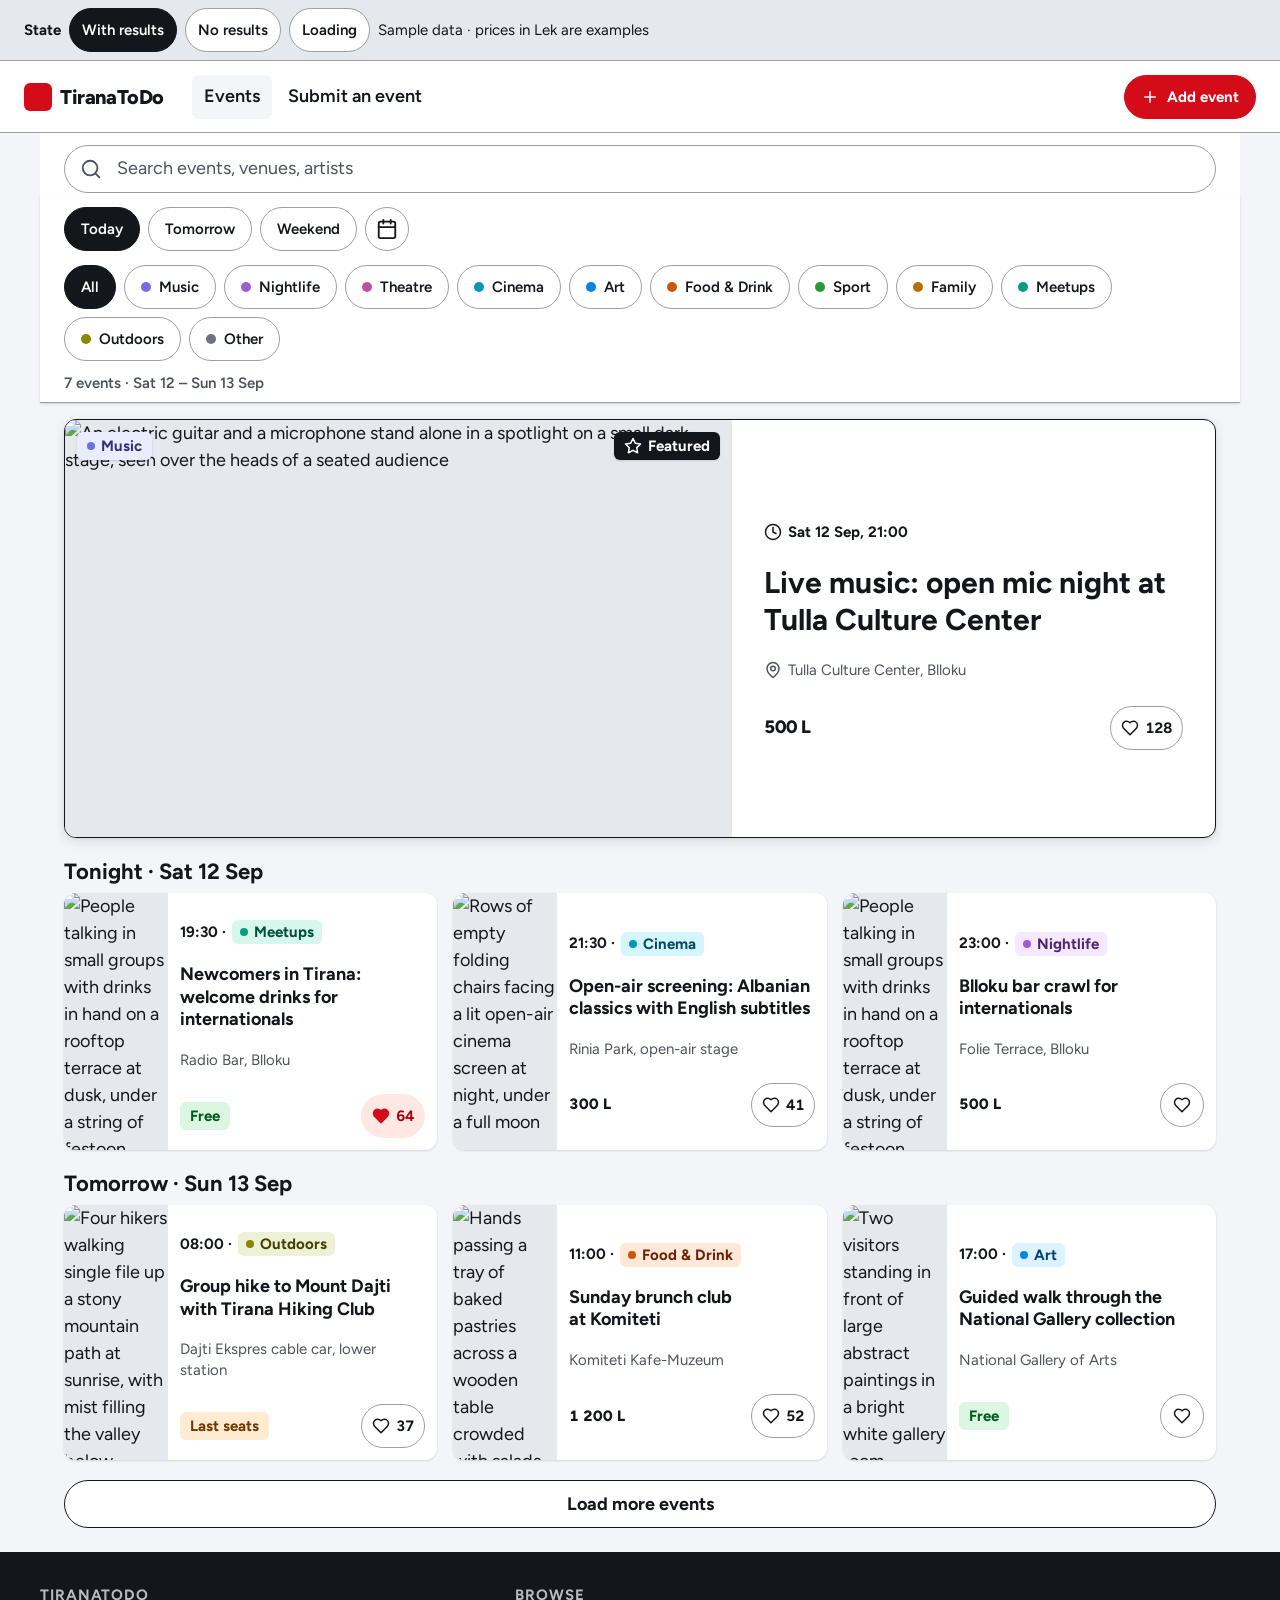
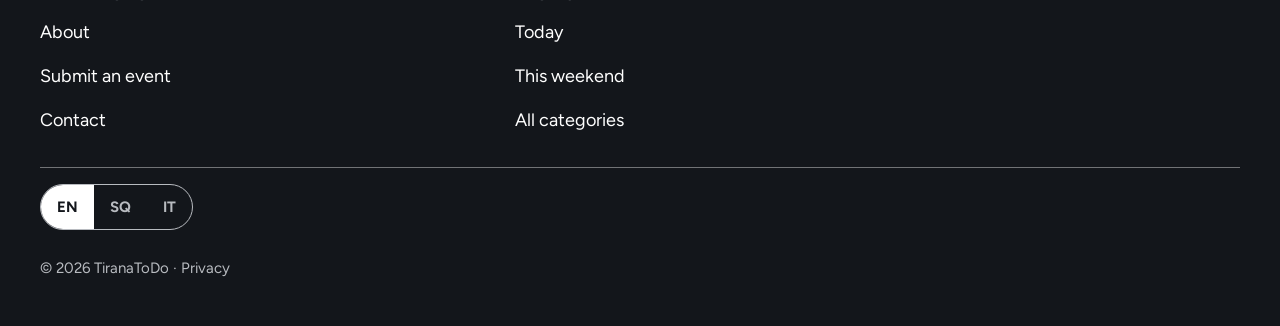
==== docs/index.html @ acfc4761 "Pubblica il mockup TiranaToDo su GitHub Pages (docs/) Copia dal progetto Claude Design delle due pag" ====
<!DOCTYPE html>
<html lang="en">
<head>
<meta charset="utf-8">
<meta name="viewport" content="width=device-width, initial-scale=1">
<title>TiranaToDo — What's on in Tirana</title>
<link rel="stylesheet" href="./_ds/styles.css">
<link rel="stylesheet" href="./pagine.css">
</head>
<body class="te-page" style="background:var(--te-surface-2)" data-screen-label="Event list">

<!-- DEV ONLY — scelta dello stato. Si toglie in produzione con lo <script> in fondo. -->
<div class="dev-bar">
  <b>State</b>
  <a href="#results" data-state-link="results">With results</a>
  <a href="#empty" data-state-link="empty">No results</a>
  <a href="#loading" data-state-link="loading">Loading</a>
  <span>Sample data · prices in Lek are examples</span>
</div>

<!-- logo segnaposto: quadrato rosso + wordmark, sostituire col marchio definitivo -->
<header class="te-header">
  <a class="te-logo" href="./lista-eventi.html"><span class="te-logo__mark"></span>TiranaToDo</a>
  <ul class="te-nav">
    <li><a class="is-active" href="./lista-eventi.html">Events</a></li>
    <li><a href="#">Submit an event</a></li>
  </ul>
  <a class="te-btn te-btn--primary te-btn--s te-only-desktop" href="#"><svg class="te-ic te-ic--s" viewBox="0 0 24 24" aria-hidden="true"><path d="M5 12h14"></path><path d="M12 5v14"></path></svg>Add event</a>
  <button class="te-btn te-btn--icon te-only-mobile" type="button" aria-label="Menu" style="border-color:transparent"><svg class="te-ic" viewBox="0 0 24 24" aria-hidden="true"><line x1="4" x2="20" y1="6" y2="6"></line><line x1="4" x2="20" y1="12" y2="12"></line><line x1="4" x2="20" y1="18" y2="18"></line></svg></button>
</header>

<main class="te-wrap te-wrap--flush">
  <h1 class="te-sr">What's on in Tirana</h1>

  <div style="padding:var(--te-sp-3) var(--te-gutter) 0;background:var(--te-white)">
    <label class="te-sr" for="q">Search events</label>
    <div class="te-search">
      <svg class="te-ic" viewBox="0 0 24 24" aria-hidden="true"><circle cx="11" cy="11" r="8"></circle><path d="m21 21-4.3-4.3"></path></svg>
      <input class="te-search__input" id="q" type="search" placeholder="Search events, venues, artists">
    </div>
  </div>

  <div class="te-filters">
    <div class="te-scroll" role="group" aria-label="Date">
      <button class="te-chip is-active" type="button" aria-pressed="true">Today</button>
      <button class="te-chip" type="button" aria-pressed="false">Tomorrow</button>
      <button class="te-chip" type="button" aria-pressed="false">Weekend</button>
      <button class="te-chip te-chip--icon" type="button" aria-label="Pick a date"><svg class="te-ic" viewBox="0 0 24 24" aria-hidden="true"><path d="M8 2v4"></path><path d="M16 2v4"></path><rect width="18" height="18" x="3" y="4" rx="2"></rect><path d="M3 10h18"></path></svg></button>
    </div>
    <div class="te-scroll" role="group" aria-label="Categories">
      <button class="te-chip is-active" type="button" aria-pressed="true">All</button>
      <button class="te-chip" type="button" aria-pressed="false" data-cat="music"><i class="te-dot"></i>Music</button>
      <button class="te-chip" type="button" aria-pressed="false" data-cat="nightlife"><i class="te-dot"></i>Nightlife</button>
      <button class="te-chip" type="button" aria-pressed="false" data-cat="theatre"><i class="te-dot"></i>Theatre</button>
      <button class="te-chip" type="button" aria-pressed="false" data-cat="cinema"><i class="te-dot"></i>Cinema</button>
      <button class="te-chip" type="button" aria-pressed="false" data-cat="art"><i class="te-dot"></i>Art</button>
      <button class="te-chip" type="button" aria-pressed="false" data-cat="food"><i class="te-dot"></i>Food &amp; Drink</button>
      <button class="te-chip" type="button" aria-pressed="false" data-cat="sport"><i class="te-dot"></i>Sport</button>
      <button class="te-chip" type="button" aria-pressed="false" data-cat="family"><i class="te-dot"></i>Family</button>
      <button class="te-chip" type="button" aria-pressed="false" data-cat="meetups"><i class="te-dot"></i>Meetups</button>
      <button class="te-chip" type="button" aria-pressed="false" data-cat="outdoors"><i class="te-dot"></i>Outdoors</button>
      <button class="te-chip" type="button" aria-pressed="false" data-cat="other"><i class="te-dot"></i>Other</button>
    </div>
    <div class="te-results" data-show="results"><span>7 events · Sat 12 – Sun 13 Sep</span></div>
    <div class="te-results" data-show="empty" hidden><span>0 events · Sat 12 Sep</span><button class="te-link-btn" type="button">Clear filters</button></div>
    <div class="te-results" data-show="loading" hidden><span>Loading events…</span></div>
  </div>

  <!-- ─── Stato: con risultati ─── -->
  <div data-show="results">

    <section class="te-pad te-pad-t" aria-label="Featured event">
      <a class="te-card te-card--featured" href="./dettaglio-evento.html" data-cat="music">
        <div class="te-card__media">
          <!-- prima immagine della pagina: nessun loading=lazy, si vede subito -->
          <img src="https://raw.githubusercontent.com/KeryxDesign/tiranatodo/main/assets/demo/web/music.jpg" width="700" height="438" decoding="async" alt="An electric guitar and a microphone stand alone in a spotlight on a small dark stage, seen over the heads of a seated audience">
          <div class="te-card__over">
            <span class="te-tag te-badge--on-image"><i class="te-dot"></i>Music</span>
            <span class="te-badge te-badge--featured te-badge--on-image"><svg class="te-ic te-ic--s" viewBox="0 0 24 24" aria-hidden="true"><polygon points="12 2 15.09 8.26 22 9.27 17 14.14 18.18 21.02 12 17.77 5.82 21.02 7 14.14 2 9.27 8.91 8.26 12 2"></polygon></svg>Featured</span>
          </div>
        </div>
        <div class="te-card__body">
          <p class="te-card__date"><svg class="te-ic te-ic--s" viewBox="0 0 24 24" aria-hidden="true"><circle cx="12" cy="12" r="10"></circle><polyline points="12 6 12 12 16 14"></polyline></svg>Sat 12 Sep, 21:00</p>
          <h2 class="te-card__title">Live music: open mic night at Tulla Culture Center</h2>
          <p class="te-card__place"><svg class="te-ic te-ic--s" viewBox="0 0 24 24" aria-hidden="true"><path d="M20 10c0 6-8 12-8 12s-8-6-8-12a8 8 0 0 1 16 0Z"></path><circle cx="12" cy="10" r="3"></circle></svg><span>Tulla Culture Center, Blloku</span></p>
          <div class="te-card__foot">
            <span class="te-card__price">500 L</span>
            <button class="te-vote te-vote--compact" type="button" aria-pressed="false" aria-label="I'm interested · 128 people"><svg class="te-ic te-ic--s" viewBox="0 0 24 24" aria-hidden="true"><path d="M19 14c1.49-1.46 3-3.21 3-5.5A5.5 5.5 0 0 0 16.5 3c-1.76 0-3 .5-4.5 2-1.5-1.5-2.74-2-4.5-2A5.5 5.5 0 0 0 2 8.5c0 2.3 1.5 4.05 3 5.5l7 7Z"></path></svg><span class="te-vote__count">128</span></button>
          </div>
        </div>
      </a>
    </section>

    <section class="te-group">
      <h2 class="te-group__title">Tonight · Sat 12 Sep</h2>
      <div class="te-list--cols te-pad">

        <a class="te-card te-card--list" href="./dettaglio-evento.html" data-cat="meetups">
          <div class="te-card__media"><img src="https://raw.githubusercontent.com/KeryxDesign/tiranatodo/main/assets/demo/web/meetups.jpg" width="700" height="438" loading="lazy" decoding="async" alt="People talking in small groups with drinks in hand on a rooftop terrace at dusk, under a string of festoon lights"></div>
          <div class="te-card__body">
            <p class="te-card__date">19:30 · <span class="te-tag" style="min-height:24px;padding:0 var(--te-sp-2)"><i class="te-dot"></i>Meetups</span></p>
            <h3 class="te-card__title">Newcomers in Tirana: welcome drinks for internationals</h3>
            <p class="te-card__place"><span>Radio Bar, Blloku</span></p>
            <div class="te-card__foot">
              <span class="te-badge te-badge--free">Free</span>
              <button class="te-vote te-vote--compact is-voted" type="button" aria-pressed="true" aria-label="You're interested · 64 people"><svg class="te-ic te-ic--s" viewBox="0 0 24 24" aria-hidden="true"><path d="M19 14c1.49-1.46 3-3.21 3-5.5A5.5 5.5 0 0 0 16.5 3c-1.76 0-3 .5-4.5 2-1.5-1.5-2.74-2-4.5-2A5.5 5.5 0 0 0 2 8.5c0 2.3 1.5 4.05 3 5.5l7 7Z"></path></svg><span class="te-vote__count">64</span></button>
            </div>
          </div>
        </a>

        <a class="te-card te-card--list" href="./dettaglio-evento.html" data-cat="cinema">
          <div class="te-card__media"><img src="https://raw.githubusercontent.com/KeryxDesign/tiranatodo/main/assets/demo/web/cinema.jpg" width="700" height="438" loading="lazy" decoding="async" alt="Rows of empty folding chairs facing a lit open-air cinema screen at night, under a full moon"></div>
          <div class="te-card__body">
            <p class="te-card__date">21:30 · <span class="te-tag" style="min-height:24px;padding:0 var(--te-sp-2)"><i class="te-dot"></i>Cinema</span></p>
            <h3 class="te-card__title">Open-air screening: Albanian classics with English subtitles</h3>
            <p class="te-card__place"><span>Rinia Park, open-air stage</span></p>
            <div class="te-card__foot">
              <span class="te-card__price">300 L</span>
              <button class="te-vote te-vote--compact" type="button" aria-pressed="false" aria-label="I'm interested · 41 people"><svg class="te-ic te-ic--s" viewBox="0 0 24 24" aria-hidden="true"><path d="M19 14c1.49-1.46 3-3.21 3-5.5A5.5 5.5 0 0 0 16.5 3c-1.76 0-3 .5-4.5 2-1.5-1.5-2.74-2-4.5-2A5.5 5.5 0 0 0 2 8.5c0 2.3 1.5 4.05 3 5.5l7 7Z"></path></svg><span class="te-vote__count">41</span></button>
            </div>
          </div>
        </a>

        <a class="te-card te-card--list" href="./dettaglio-evento.html" data-cat="nightlife">
          <!-- nightlife: fra le sei foto pubblicate non c'e' una scena di locale notturno.
               Si usa meetups.jpg (sera, gruppo, bicchieri in mano): e' la scena piu' vicina
               al bar crawl. Da sostituire appena arriva una foto di categoria nightlife. -->
          <div class="te-card__media"><img src="https://raw.githubusercontent.com/KeryxDesign/tiranatodo/main/assets/demo/web/meetups.jpg" width="700" height="438" loading="lazy" decoding="async" alt="People talking in small groups with drinks in hand on a rooftop terrace at dusk, under a string of festoon lights"></div>
          <div class="te-card__body">
            <p class="te-card__date">23:00 · <span class="te-tag" style="min-height:24px;padding:0 var(--te-sp-2)"><i class="te-dot"></i>Nightlife</span></p>
            <h3 class="te-card__title">Blloku bar crawl for internationals</h3>
            <p class="te-card__place"><span>Folie Terrace, Blloku</span></p>
            <div class="te-card__foot">
              <span class="te-card__price">500 L</span>
              <button class="te-vote te-vote--compact is-solo" type="button" aria-pressed="false" aria-label="I'm interested"><svg class="te-ic te-ic--s" viewBox="0 0 24 24" aria-hidden="true"><path d="M19 14c1.49-1.46 3-3.21 3-5.5A5.5 5.5 0 0 0 16.5 3c-1.76 0-3 .5-4.5 2-1.5-1.5-2.74-2-4.5-2A5.5 5.5 0 0 0 2 8.5c0 2.3 1.5 4.05 3 5.5l7 7Z"></path></svg></button>
            </div>
          </div>
        </a>

      </div>
    </section>

    <section class="te-group">
      <h2 class="te-group__title">Tomorrow · Sun 13 Sep</h2>
      <div class="te-list--cols te-pad">

        <a class="te-card te-card--list" href="./dettaglio-evento.html" data-cat="outdoors">
          <div class="te-card__media"><img src="https://raw.githubusercontent.com/KeryxDesign/tiranatodo/main/assets/demo/web/outdoors.jpg" width="700" height="438" loading="lazy" decoding="async" alt="Four hikers walking single file up a stony mountain path at sunrise, with mist filling the valley below"></div>
          <div class="te-card__body">
            <p class="te-card__date">08:00 · <span class="te-tag" style="min-height:24px;padding:0 var(--te-sp-2)"><i class="te-dot"></i>Outdoors</span></p>
            <h3 class="te-card__title">Group hike to Mount Dajti with Tirana Hiking Club</h3>
            <p class="te-card__place"><span>Dajti Ekspres cable car, lower station</span></p>
            <div class="te-card__foot">
              <span class="te-badge te-badge--last">Last seats</span>
              <button class="te-vote te-vote--compact" type="button" aria-pressed="false" aria-label="I'm interested · 37 people"><svg class="te-ic te-ic--s" viewBox="0 0 24 24" aria-hidden="true"><path d="M19 14c1.49-1.46 3-3.21 3-5.5A5.5 5.5 0 0 0 16.5 3c-1.76 0-3 .5-4.5 2-1.5-1.5-2.74-2-4.5-2A5.5 5.5 0 0 0 2 8.5c0 2.3 1.5 4.05 3 5.5l7 7Z"></path></svg><span class="te-vote__count">37</span></button>
            </div>
          </div>
        </a>

        <a class="te-card te-card--list" href="./dettaglio-evento.html" data-cat="food">
          <div class="te-card__media"><img src="https://raw.githubusercontent.com/KeryxDesign/tiranatodo/main/assets/demo/web/food.jpg" width="700" height="438" loading="lazy" decoding="async" alt="Hands passing a tray of baked pastries across a wooden table crowded with salads, bread, olives and pasta"></div>
          <div class="te-card__body">
            <p class="te-card__date">11:00 · <span class="te-tag" style="min-height:24px;padding:0 var(--te-sp-2)"><i class="te-dot"></i>Food &amp; Drink</span></p>
            <h3 class="te-card__title">Sunday brunch club at Komiteti</h3>
            <p class="te-card__place"><span>Komiteti Kafe-Muzeum</span></p>
            <div class="te-card__foot">
              <span class="te-card__price">1 200 L</span>
              <button class="te-vote te-vote--compact" type="button" aria-pressed="false" aria-label="I'm interested · 52 people"><svg class="te-ic te-ic--s" viewBox="0 0 24 24" aria-hidden="true"><path d="M19 14c1.49-1.46 3-3.21 3-5.5A5.5 5.5 0 0 0 16.5 3c-1.76 0-3 .5-4.5 2-1.5-1.5-2.74-2-4.5-2A5.5 5.5 0 0 0 2 8.5c0 2.3 1.5 4.05 3 5.5l7 7Z"></path></svg><span class="te-vote__count">52</span></button>
            </div>
          </div>
        </a>

        <a class="te-card te-card--list" href="./dettaglio-evento.html" data-cat="art">
          <div class="te-card__media"><img src="https://raw.githubusercontent.com/KeryxDesign/tiranatodo/main/assets/demo/web/art.jpg" width="700" height="438" loading="lazy" decoding="async" alt="Two visitors standing in front of large abstract paintings in a bright white gallery room"></div>
          <div class="te-card__body">
            <p class="te-card__date">17:00 · <span class="te-tag" style="min-height:24px;padding:0 var(--te-sp-2)"><i class="te-dot"></i>Art</span></p>
            <h3 class="te-card__title">Guided walk through the National Gallery collection</h3>
            <p class="te-card__place"><span>National Gallery of Arts</span></p>
            <div class="te-card__foot">
              <span class="te-badge te-badge--free">Free</span>
              <button class="te-vote te-vote--compact is-solo" type="button" aria-pressed="false" aria-label="I'm interested"><svg class="te-ic te-ic--s" viewBox="0 0 24 24" aria-hidden="true"><path d="M19 14c1.49-1.46 3-3.21 3-5.5A5.5 5.5 0 0 0 16.5 3c-1.76 0-3 .5-4.5 2-1.5-1.5-2.74-2-4.5-2A5.5 5.5 0 0 0 2 8.5c0 2.3 1.5 4.05 3 5.5l7 7Z"></path></svg></button>
            </div>
          </div>
        </a>

      </div>
    </section>

    <div class="te-pad" style="padding-top:var(--te-sp-5);padding-bottom:var(--te-sp-6)">
      <button class="te-btn te-btn--secondary te-btn--block" type="button">Load more events</button>
    </div>
  </div>

  <!-- ─── Stato: zero risultati ─── -->
  <div data-show="empty" hidden>
    <div class="te-empty">
      <span class="te-empty__icon"><svg class="te-ic" viewBox="0 0 24 24" aria-hidden="true"><circle cx="11" cy="11" r="8"></circle><path d="m21 21-4.3-4.3"></path></svg></span>
      <h2 class="te-h2">No events match your filters</h2>
      <p class="te-body te-muted">Try another day or another category. Or clear the filters and see everything happening in Tirana this week.</p>
      <button class="te-btn te-btn--secondary" type="button">Clear filters</button>
      <p class="te-small te-muted">Know something that should be here? <a href="#">Submit an event</a></p>
    </div>
  </div>

  <!-- ─── Stato: caricamento ─── -->
  <div data-show="loading" hidden aria-busy="true">
    <p class="te-sr" role="status">Loading events</p>
    <section class="te-pad te-pad-t">
      <div class="te-card">
        <div class="te-skel te-skel--media"></div>
        <div class="te-card__body">
          <div class="te-skel te-skel--line" style="width:40%"></div>
          <div class="te-skel te-skel--title" style="width:90%"></div>
          <div class="te-skel te-skel--line" style="width:60%"></div>
        </div>
      </div>
    </section>
    <section class="te-group">
      <h2 class="te-group__title"><span class="te-skel te-skel--title" style="display:block;width:180px"></span></h2>
      <div class="te-list--cols te-pad" style="padding-bottom:var(--te-sp-6)">
        <div class="te-skel-card">
          <div class="te-skel te-skel-card__media"></div>
          <div class="te-skel-card__body"><div class="te-skel te-skel--line" style="width:45%"></div><div class="te-skel te-skel--title" style="width:95%"></div><div class="te-skel te-skel--line" style="width:65%"></div></div>
        </div>
        <div class="te-skel-card">
          <div class="te-skel te-skel-card__media"></div>
          <div class="te-skel-card__body"><div class="te-skel te-skel--line" style="width:35%"></div><div class="te-skel te-skel--title" style="width:85%"></div><div class="te-skel te-skel--line" style="width:55%"></div></div>
        </div>
        <div class="te-skel-card">
          <div class="te-skel te-skel-card__media"></div>
          <div class="te-skel-card__body"><div class="te-skel te-skel--line" style="width:50%"></div><div class="te-skel te-skel--title" style="width:90%"></div><div class="te-skel te-skel--line" style="width:60%"></div></div>
        </div>
      </div>
    </section>
  </div>

</main>

<footer class="te-footer">
  <div class="te-wrap te-wrap--flush">
    <div class="te-footer__cols">
      <div>
        <p class="te-footer__title">TiranaToDo</p>
        <ul>
          <li><a href="#">About</a></li>
          <li><a href="#">Submit an event</a></li>
          <li><a href="#">Contact</a></li>
        </ul>
      </div>
      <div>
        <p class="te-footer__title">Browse</p>
        <ul>
          <li><a href="#">Today</a></li>
          <li><a href="#">This weekend</a></li>
          <li><a href="#">All categories</a></li>
        </ul>
      </div>
    </div>
    <div class="te-footer__legal">
      <nav class="te-footer__lang" aria-label="Language">
        <a class="is-active" href="#" lang="en">EN</a>
        <a href="#" lang="sq">SQ</a>
        <a href="#" lang="it">IT</a>
      </nav>
      <p>© 2026 TiranaToDo · <a href="#">Privacy</a></p>
    </div>
  </div>
</footer>

<nav class="te-tabbar" aria-label="Main">
  <a class="te-tab is-active" href="./lista-eventi.html" aria-current="page"><svg class="te-ic" viewBox="0 0 24 24" aria-hidden="true"><path d="m3 9 9-7 9 7v11a2 2 0 0 1-2 2H5a2 2 0 0 1-2-2z"></path><polyline points="9 22 9 12 15 12 15 22"></polyline></svg>Home</a>
  <a class="te-tab" href="#"><svg class="te-ic" viewBox="0 0 24 24" aria-hidden="true"><circle cx="11" cy="11" r="8"></circle><path d="m21 21-4.3-4.3"></path></svg>Search</a>
  <a class="te-tab te-tab--add" href="#"><span class="te-tab__fab"><svg class="te-ic" viewBox="0 0 24 24" aria-hidden="true"><path d="M5 12h14"></path><path d="M12 5v14"></path></svg></span>Add</a>
  <a class="te-tab" href="#"><svg class="te-ic" viewBox="0 0 24 24" aria-hidden="true"><path d="m19 21-7-4-7 4V5a2 2 0 0 1 2-2h10a2 2 0 0 1 2 2v16z"></path></svg>Saved</a>
  <a class="te-tab" href="#"><svg class="te-ic" viewBox="0 0 24 24" aria-hidden="true"><line x1="4" x2="20" y1="6" y2="6"></line><line x1="4" x2="20" y1="12" y2="12"></line><line x1="4" x2="20" y1="18" y2="18"></line></svg>Menu</a>
</nav>

<!-- DEV ONLY — mostra uno dei tre stati. Non e' logica di prodotto: si toglie in produzione. -->
<script>
(function(){
  var valid = ['results','empty','loading'];
  function apply(s){
    if (valid.indexOf(s) < 0) { s = valid[0]; }
    var i, els = document.querySelectorAll('[data-show]');
    for (i = 0; i < els.length; i++) {
      els[i].hidden = els[i].getAttribute('data-show').split(' ').indexOf(s) < 0;
    }
    var links = document.querySelectorAll('[data-state-link]');
    for (i = 0; i < links.length; i++) {
      links[i].className = (links[i].getAttribute('data-state-link') === s) ? 'is-on' : '';
    }
  }
  function read(){ return (window.location.hash || '').replace('#',''); }
  window.addEventListener('hashchange', function(){ apply(read()); });
  apply(read());
})();
</script>

<!--
STRINGHE VISIBILI — lista-eventi (EN default; da tradurre SQ, IT)
brand.name → TiranaToDo
nav.events → Events
nav.submit → Submit an event
nav.add → Add event
nav.menu → Menu
page.h1 → What's on in Tirana
search.label → Search events
search.placeholder → Search events, venues, artists
filter.date.today → Today
filter.date.tomorrow → Tomorrow
filter.date.weekend → Weekend
filter.date.pick → Pick a date
filter.group.date → Date
filter.group.categories → Categories
filter.cat.all → All
filter.cat.music → Music
filter.cat.nightlife → Nightlife
filter.cat.theatre → Theatre
filter.cat.cinema → Cinema
filter.cat.art → Art
filter.cat.food → Food &amp; Drink
filter.cat.sport → Sport
filter.cat.family → Family
filter.cat.meetups → Meetups
filter.cat.outdoors → Outdoors
filter.cat.other → Other
results.count → {n} events · {range}
results.loading → Loading events…
results.clear → Clear filters
list.featured → Featured
media.nophoto → No photo yet   [segnaposto: da confermare a MUSE]
list.group.tonight → Tonight · {date}
list.group.tomorrow → Tomorrow · {date}
list.loadmore → Load more events
card.free → Free
card.lastseats → Last seats
card.vote → I'm interested
card.voted → You're interested
card.vote.count → I'm interested · {n} people
empty.title → No events match your filters
empty.body → Try another day or another category. Or clear the filters and see everything happening in Tirana this week.
empty.action → Clear filters
empty.submit.lead → Know something that should be here?
empty.submit.link → Submit an event
tab.home → Home
tab.search → Search
tab.add → Add
tab.saved → Saved
tab.menu → Menu
footer.col.brand → TiranaToDo
footer.about → About
footer.submit → Submit an event
footer.contact → Contact
footer.col.browse → Browse
footer.today → Today
footer.weekend → This weekend
footer.categories → All categories
footer.lang → Language
footer.lang.en → EN
footer.lang.sq → SQ
footer.lang.it → IT
footer.legal → © 2026 TiranaToDo
footer.privacy → Privacy

TESTI ALTERNATIVI DELLE FOTO (li pronuncia un lettore di schermo: sono
testo visibile, non metadati. Da confermare a MUSE insieme alle stringhe.)
media.alt.music → An electric guitar and a microphone stand alone in a spotlight on a small dark stage, seen over the heads of a seated audience
media.alt.meetups → People talking in small groups with drinks in hand on a rooftop terrace at dusk, under a string of festoon lights
media.alt.cinema → Rows of empty folding chairs facing a lit open-air cinema screen at night, under a full moon
media.alt.outdoors → Four hikers walking single file up a stony mountain path at sunrise, with mist filling the valley below
media.alt.food → Hands passing a tray of baked pastries across a wooden table crowded with salads, bread, olives and pasta
media.alt.art → Two visitors standing in front of large abstract paintings in a bright white gallery room

FOTO: i sette riquadri portano una fotografia, abbinata alla categoria
della scheda. Le sei foto stanno nel repo del progetto
(assets/demo/web/), sono generate con AI e ritagliate 16:10 a 700x438.
Ripetizioni: meetups.jpg copre anche la scheda nightlife, perche' fra le
sei non c'e' una scena di locale notturno.
La prima immagine della pagina (featured) carica subito; tutte le altre
hanno loading="lazy".

SEGNAPOSTO IMMAGINE: la classe .te-media-empty resta in pagine.css e non
la usa piu' nessun riquadro di questo mockup. E' lo stato di ripiego per
l'evento il cui organizzatore non carica nessuna foto — in produzione
succedera' spesso. Occupa lo stesso riquadro dell'<img>: si scambiano
senza muovere un pixel.

DATI D'ESEMPIO, NON REALI: titoli, luoghi, contatori e prezzi in Lek
(500 L, 300 L, 1 200 L) sono segnaposto. I valori veri arrivano dalla
fonte del sito.
-->
</body>
</html>
---- docs/_ds/styles.css ----
@import url('https://fonts.googleapis.com/css2?family=Figtree:ital,wght@0,400;0,600;0,700;0,800;1,400;1,700&display=swap');

/* ═══════════════════════════════════════════════════════════════════════
   TIRANA EVENTS — design system. Bianco fondo, nero inchiostro, rosso azione.
   Prefisso classi: te-. Ogni colore passa da un token: niente esadecimali
   scritti a mano nei componenti o nelle pagine.
   Pavimento tipografico (profilo A, target 18-50): corpo ≥17px, altro ≥15px,
   contrasto ≥4,5:1. Fonte: Sistema/_CORE/sop/grafica/graf_pagina_web.md §4.
   ═══════════════════════════════════════════════════════════════════════ */
:root{
  /* --- I tre colori --- */
  --te-white:#FFFFFF;/* @kind color */
  --te-ink:#13161B;/* @kind color */
  --te-red:#D40C1A;/* @kind color */
  --te-red-ink:#A9000D;/* @kind color */
  --te-red-bg:#FFE7E4;/* @kind color */

  /* --- Neutri di supporto --- */
  --te-ink-muted:#4E535B;/* @kind color */
  --te-surface-2:#F3F5F8;/* @kind color */
  --te-surface-3:#E5E8EC;/* @kind color */
  --te-line:#9B9FA3;/* @kind color */
  --te-line-soft:#DCDEE2;/* @kind color */
  --te-on-ink:#FFFFFF;/* @kind color */
  --te-on-ink-muted:#B8BBC0;/* @kind color */

  /* --- Stati --- */
  --te-ok:#008A39;/* @kind color */
  --te-ok-ink:#005A1C;/* @kind color */
  --te-ok-bg:#DCF7E1;/* @kind color */
  --te-warn:#A65F00;/* @kind color */
  --te-warn-ink:#6F3800;/* @kind color */
  --te-warn-bg:#FFEBD2;/* @kind color */
  --te-err:#D40C1A;/* @kind color */
  --te-err-ink:#A9000D;/* @kind color */
  --te-err-bg:#FFE7E4;/* @kind color */
  --te-info:#0077C7;/* @kind color */
  --te-info-ink:#004B88;/* @kind color */
  --te-info-bg:#D9F2FF;/* @kind color */

  /* --- Categorie: punto (non testo), tinta di fondo, inchiostro sulla tinta --- */
  --te-cat-music:#6F6FE2;/* @kind color */
  --te-cat-music-bg:#E9EDFF;/* @kind color */
  --te-cat-music-ink:#33317A;/* @kind color */
  --te-cat-nightlife:#9F5DCB;/* @kind color */
  --te-cat-nightlife-bg:#F6E8FF;/* @kind color */
  --te-cat-nightlife-ink:#50266B;/* @kind color */
  --te-cat-theatre:#BF50A0;/* @kind color */
  --te-cat-theatre-bg:#FFE6F6;/* @kind color */
  --te-cat-theatre-ink:#631C50;/* @kind color */
  --te-cat-cinema:#0098B7;/* @kind color */
  --te-cat-cinema-bg:#D5F5FC;/* @kind color */
  --te-cat-cinema-ink:#004B5F;/* @kind color */
  --te-cat-art:#0086DD;/* @kind color */
  --te-cat-art-bg:#DCF2FF;/* @kind color */
  --te-cat-art-ink:#004077;/* @kind color */
  --te-cat-food:#CC5900;/* @kind color */
  --te-cat-food-bg:#FFE8DA;/* @kind color */
  --te-cat-food-ink:#6B2200;/* @kind color */
  --te-cat-sport:#279936;/* @kind color */
  --te-cat-sport-bg:#E1F5E0;/* @kind color */
  --te-cat-sport-ink:#004C09;/* @kind color */
  --te-cat-family:#B47000;/* @kind color */
  --te-cat-family-bg:#FBEDD5;/* @kind color */
  --te-cat-family-ink:#5D3200;/* @kind color */
  --te-cat-meetups:#009F7A;/* @kind color */
  --te-cat-meetups-bg:#D7F7ED;/* @kind color */
  --te-cat-meetups-ink:#004F39;/* @kind color */
  --te-cat-outdoors:#888700;/* @kind color */
  --te-cat-outdoors-bg:#EFF1D6;/* @kind color */
  --te-cat-outdoors-ink:#424100;/* @kind color */
  --te-cat-other:#6B7280;/* @kind color */
  --te-cat-other-bg:#EEF0F3;/* @kind color */
  --te-cat-other-ink:#343A44;/* @kind color */

  /* --- Tipografia --- */
  --te-font:'Figtree',system-ui,-apple-system,'Segoe UI',sans-serif;
  --te-fs-small:15px;   /* etichette, meta, note: pavimento "altro testo" */
  --te-fs-body:17px;    /* corpo: pavimento */
  --te-fs-lead:19px;    /* titolo card, lead */
  --te-fs-h3:21px;
  --te-fs-h2:24px;
  --te-fs-h1:28px;      /* H1 mobile: pavimento ≥28 */
  --te-fs-display:36px; /* numeri grandi, giorno nel blocco data */
  --te-lh-tight:1.15;
  --te-lh-title:1.25;
  --te-lh-body:1.5;

  /* --- Spazio (base 4) --- */
  --te-sp-1:4px;--te-sp-2:8px;--te-sp-3:12px;--te-sp-4:16px;--te-sp-5:20px;
  --te-sp-6:24px;--te-sp-8:32px;--te-sp-10:40px;--te-sp-12:48px;--te-sp-16:64px;
  --te-gutter:16px;      /* margine pagina mobile */
  --te-tap:44px;         /* tap target minimo, mai sotto */
  --te-max:1200px;

  /* --- Raggi --- */
  --te-r-sm:6px;--te-r-md:12px;--te-r-lg:20px;--te-r-pill:999px;

  /* --- Ombre --- */
  --te-shadow-sm:0 1px 2px rgba(19,22,27,.06),0 1px 3px rgba(19,22,27,.08);/* @kind shadow */
  --te-shadow-md:0 4px 12px rgba(19,22,27,.10),0 1px 3px rgba(19,22,27,.06);/* @kind shadow */
  --te-shadow-lg:0 -4px 16px rgba(19,22,27,.10);/* @kind shadow */

  /* --- Anello di focus --- */
  --te-ring:0 0 0 2px var(--te-white),0 0 0 4px var(--te-ink);
}
@media (min-width:768px){
  :root{--te-fs-body:18px;--te-fs-lead:20px;--te-fs-h3:22px;--te-fs-h2:30px;--te-fs-h1:40px;--te-fs-display:48px;--te-gutter:24px}
}

/* ─── Base ─────────────────────────────────────────────────────────── */
.te-page{margin:0;background:var(--te-white);color:var(--te-ink);font-family:var(--te-font);font-size:var(--te-fs-body);line-height:var(--te-lh-body);-webkit-font-smoothing:antialiased;text-wrap:pretty}
.te-page *,.te-page *::before,.te-page *::after{box-sizing:border-box}
.te-page :where(a:not([class])){color:var(--te-red);text-decoration:underline;text-underline-offset:3px;text-decoration-thickness:1.5px}
.te-page :where(a:not([class])):hover{color:var(--te-red-ink)}
.te-page :focus-visible{outline:none;box-shadow:var(--te-ring)}
.te-wrap{max-width:var(--te-max);margin:0 auto;padding:0 var(--te-gutter)}
.te-wrap--flush{padding:0}
.te-ic{width:22px;height:22px;flex:none;stroke:currentColor;fill:none;stroke-width:2;stroke-linecap:round;stroke-linejoin:round}
.te-ic--s{width:18px;height:18px}
.te-ic--fill{fill:currentColor}
.te-sr{position:absolute;width:1px;height:1px;overflow:hidden;clip:rect(0 0 0 0);white-space:nowrap}

/* ─── Tipografia ───────────────────────────────────────────────────── */
.te-h1{font-size:var(--te-fs-h1);line-height:var(--te-lh-tight);font-weight:800;letter-spacing:-.02em;margin:0}
.te-h2{font-size:var(--te-fs-h2);line-height:var(--te-lh-title);font-weight:800;letter-spacing:-.015em;margin:0}
.te-h3{font-size:var(--te-fs-h3);line-height:var(--te-lh-title);font-weight:700;margin:0}
.te-lead{font-size:var(--te-fs-lead);line-height:var(--te-lh-title);font-weight:700;margin:0}
.te-body{font-size:var(--te-fs-body);line-height:var(--te-lh-body);margin:0}
.te-small{font-size:var(--te-fs-small);line-height:1.4;margin:0}
.te-muted{color:var(--te-ink-muted)}
.te-strong{font-weight:700}
.te-display{font-size:var(--te-fs-display);line-height:1;font-weight:800;letter-spacing:-.03em}

/* ─── Bottoni ──────────────────────────────────────────────────────── */
.te-btn{display:inline-flex;align-items:center;justify-content:center;gap:var(--te-sp-2);min-height:48px;padding:0 var(--te-sp-5);border-radius:var(--te-r-pill);border:1.5px solid transparent;font-family:var(--te-font);font-size:var(--te-fs-body);font-weight:700;line-height:1.2;text-decoration:none;cursor:pointer;white-space:nowrap;transition:background .15s,color .15s,transform .08s,border-color .15s;-webkit-tap-highlight-color:transparent}
.te-btn:active,.te-btn.is-active{transform:scale(.98)}
.te-btn--s{min-height:44px;padding:0 var(--te-sp-4);font-size:var(--te-fs-small)}
.te-btn--m{min-height:48px}
.te-btn--l{min-height:56px;padding:0 var(--te-sp-6);font-size:var(--te-fs-lead)}
.te-btn--block{display:flex;width:100%}
.te-btn--primary{background:var(--te-red);color:var(--te-on-ink);border-color:var(--te-red)}
.te-btn--primary:hover,.te-btn--primary.is-hover{background:var(--te-red-ink);border-color:var(--te-red-ink)}
.te-btn--primary:active,.te-btn--primary.is-active{background:var(--te-red-ink)}
.te-btn--secondary{background:var(--te-white);color:var(--te-ink);border-color:var(--te-ink)}
.te-btn--secondary:hover,.te-btn--secondary.is-hover{background:var(--te-surface-2)}
.te-btn--secondary:active,.te-btn--secondary.is-active{background:var(--te-surface-3)}
.te-btn--ghost{background:transparent;color:var(--te-ink)}
.te-btn--ghost:hover,.te-btn--ghost.is-hover{background:var(--te-surface-2)}
.te-btn--ghost:active,.te-btn--ghost.is-active{background:var(--te-surface-3)}
.te-btn--icon{width:var(--te-tap);min-width:var(--te-tap);min-height:var(--te-tap);padding:0;border-color:var(--te-line);background:var(--te-white);color:var(--te-ink)}
.te-btn--icon.te-btn--l{width:56px;min-width:56px}
.te-btn--icon:hover,.te-btn--icon.is-hover{background:var(--te-surface-2);border-color:var(--te-ink)}
.te-btn--on-image{background:rgba(255,255,255,.92);border-color:transparent;box-shadow:var(--te-shadow-sm)}
.te-btn:disabled,.te-btn.is-disabled{background:var(--te-surface-3);color:var(--te-ink-muted);border-color:var(--te-surface-3);cursor:not-allowed;transform:none}
.te-btn.is-loading{color:transparent;position:relative;pointer-events:none}
.te-btn.is-loading::after{content:"";position:absolute;width:20px;height:20px;border-radius:50%;border:2.5px solid rgba(255,255,255,.35);border-top-color:var(--te-on-ink);animation:te-spin .8s linear infinite}
.te-btn--secondary.is-loading::after,.te-btn--ghost.is-loading::after{border-color:var(--te-surface-3);border-top-color:var(--te-ink)}
.te-btn.is-focus{box-shadow:var(--te-ring)}
@keyframes te-spin{to{transform:rotate(360deg)}}

/* ─── Chip (filtri) ────────────────────────────────────────────────── */
.te-chip{display:inline-flex;align-items:center;gap:var(--te-sp-2);min-height:var(--te-tap);padding:0 var(--te-sp-4);border-radius:var(--te-r-pill);border:1.5px solid var(--te-line);background:var(--te-white);color:var(--te-ink);font-family:var(--te-font);font-size:var(--te-fs-small);font-weight:600;line-height:1.2;white-space:nowrap;cursor:pointer;text-decoration:none;flex:none;transition:background .15s,border-color .15s,color .15s;-webkit-tap-highlight-color:transparent}
.te-chip:hover,.te-chip.is-hover{border-color:var(--te-ink)}
.te-chip.is-active{background:var(--te-ink);color:var(--te-on-ink);border-color:var(--te-ink)}
.te-chip--icon{width:var(--te-tap);padding:0;justify-content:center}
.te-chip .te-count{font-weight:400;color:var(--te-ink-muted)}
.te-chip.is-active .te-count{color:var(--te-on-ink-muted)}
.te-dot{width:10px;height:10px;border-radius:50%;background:var(--cat,var(--te-cat-other));flex:none}

/* ─── Barra filtri sticky ──────────────────────────────────────────── */
.te-filters{position:sticky;top:0;z-index:20;background:var(--te-white);padding:var(--te-sp-3) 0 var(--te-sp-2);border-bottom:1px solid var(--te-line);box-shadow:var(--te-shadow-sm)}
.te-filters.is-stuck{box-shadow:var(--te-shadow-md)}
.te-scroll{display:flex;gap:var(--te-sp-2);overflow-x:auto;padding:2px var(--te-gutter) 4px;scrollbar-width:none;-webkit-overflow-scrolling:touch;scroll-snap-type:x proximity}
.te-scroll::-webkit-scrollbar{display:none}
.te-scroll>*{scroll-snap-align:start}
.te-filters .te-scroll+.te-scroll{margin-top:var(--te-sp-2)}
.te-results{display:flex;align-items:center;justify-content:space-between;gap:var(--te-sp-3);padding:var(--te-sp-2) var(--te-gutter) 0;font-size:var(--te-fs-small);font-weight:600;color:var(--te-ink-muted);line-height:1.4}
.te-results .te-link-btn{background:none;border:0;padding:0;min-height:var(--te-tap);display:inline-flex;align-items:center;font:inherit;font-weight:600;color:var(--te-red);text-decoration:underline;text-underline-offset:3px;cursor:pointer}
.te-results.is-compact{padding-top:0;min-height:0}

/* ─── Ricerca ──────────────────────────────────────────────────────── */
.te-search{position:relative;display:flex;align-items:center}
.te-search .te-ic{position:absolute;left:var(--te-sp-4);color:var(--te-ink-muted);pointer-events:none}
.te-search__input{width:100%;min-height:48px;padding:0 52px;border-radius:var(--te-r-pill);border:1.5px solid var(--te-line);background:var(--te-white);color:var(--te-ink);font-family:var(--te-font);font-size:var(--te-fs-body);line-height:1.2;-webkit-appearance:none;appearance:none}
.te-search__input::placeholder{color:var(--te-ink-muted);opacity:1}
.te-search__input:focus,.te-search__input.is-focus{outline:none;border-color:var(--te-ink);box-shadow:var(--te-ring)}
.te-search__clear{position:absolute;right:2px;width:var(--te-tap);height:var(--te-tap);display:inline-flex;align-items:center;justify-content:center;border:0;background:transparent;color:var(--te-ink);border-radius:50%;cursor:pointer}
.te-search__clear:hover{background:var(--te-surface-2)}
.te-search--surface .te-search__input{background:var(--te-surface-2);border-color:transparent}
.te-search--surface .te-search__input:focus{background:var(--te-white);border-color:var(--te-ink)}

/* ─── Tag categoria e badge ────────────────────────────────────────── */
[data-cat="music"]{--cat:var(--te-cat-music);--cat-bg:var(--te-cat-music-bg);--cat-ink:var(--te-cat-music-ink)}
[data-cat="nightlife"]{--cat:var(--te-cat-nightlife);--cat-bg:var(--te-cat-nightlife-bg);--cat-ink:var(--te-cat-nightlife-ink)}
[data-cat="theatre"]{--cat:var(--te-cat-theatre);--cat-bg:var(--te-cat-theatre-bg);--cat-ink:var(--te-cat-theatre-ink)}
[data-cat="cinema"]{--cat:var(--te-cat-cinema);--cat-bg:var(--te-cat-cinema-bg);--cat-ink:var(--te-cat-cinema-ink)}
[data-cat="art"]{--cat:var(--te-cat-art);--cat-bg:var(--te-cat-art-bg);--cat-ink:var(--te-cat-art-ink)}
[data-cat="food"]{--cat:var(--te-cat-food);--cat-bg:var(--te-cat-food-bg);--cat-ink:var(--te-cat-food-ink)}
[data-cat="sport"]{--cat:var(--te-cat-sport);--cat-bg:var(--te-cat-sport-bg);--cat-ink:var(--te-cat-sport-ink)}
[data-cat="family"]{--cat:var(--te-cat-family);--cat-bg:var(--te-cat-family-bg);--cat-ink:var(--te-cat-family-ink)}
[data-cat="meetups"]{--cat:var(--te-cat-meetups);--cat-bg:var(--te-cat-meetups-bg);--cat-ink:var(--te-cat-meetups-ink)}
[data-cat="outdoors"]{--cat:var(--te-cat-outdoors);--cat-bg:var(--te-cat-outdoors-bg);--cat-ink:var(--te-cat-outdoors-ink)}
[data-cat="other"]{--cat:var(--te-cat-other);--cat-bg:var(--te-cat-other-bg);--cat-ink:var(--te-cat-other-ink)}
.te-tag{display:inline-flex;align-items:center;gap:6px;min-height:28px;padding:0 10px;border-radius:var(--te-r-sm);background:var(--cat-bg,var(--te-surface-2));color:var(--cat-ink,var(--te-ink));font-size:var(--te-fs-small);font-weight:700;line-height:1.2;white-space:nowrap}
.te-tag .te-dot{width:8px;height:8px}
.te-badge{display:inline-flex;align-items:center;gap:6px;min-height:28px;padding:0 10px;border-radius:var(--te-r-sm);font-size:var(--te-fs-small);font-weight:700;line-height:1.2;white-space:nowrap}
.te-badge--free{background:var(--te-ok-bg);color:var(--te-ok-ink)}
.te-badge--soldout{background:var(--te-surface-3);color:var(--te-ink-muted)}
.te-badge--new{background:var(--te-ink);color:var(--te-on-ink)}
.te-badge--last{background:var(--te-warn-bg);color:var(--te-warn-ink)}
.te-badge--past{background:var(--te-surface-3);color:var(--te-ink-muted)}
.te-badge--price{background:var(--te-white);color:var(--te-ink);border:1.5px solid var(--te-line)}
.te-badge--on-image{box-shadow:var(--te-shadow-sm)}

/* ─── Voto (solo positivo) ─────────────────────────────────────────── */
.te-vote{display:inline-flex;align-items:center;justify-content:center;gap:6px;min-height:var(--te-tap);min-width:var(--te-tap);padding:0 12px;border-radius:var(--te-r-pill);border:1.5px solid var(--te-line);background:var(--te-white);color:var(--te-ink);font-family:var(--te-font);font-size:var(--te-fs-small);font-weight:700;line-height:1.2;cursor:pointer;white-space:nowrap;transition:background .15s,border-color .15s,color .15s,transform .08s;-webkit-tap-highlight-color:transparent}
.te-vote:hover,.te-vote.is-hover{border-color:var(--te-ink)}
.te-vote:active{transform:scale(.96)}
.te-vote.is-voted{background:var(--te-red-bg);color:var(--te-red-ink);border-color:var(--te-red-bg)}
.te-vote.is-voted .te-ic{fill:currentColor;color:var(--te-red)}
.te-vote.is-off,.te-vote:disabled{background:var(--te-surface-2);color:var(--te-ink-muted);border-color:var(--te-surface-2);cursor:not-allowed;transform:none}
.te-vote--compact{padding:0 10px}
.te-vote--compact.is-solo{width:var(--te-tap);padding:0}
.te-vote--lg{min-height:48px;padding:0 var(--te-sp-5);font-size:var(--te-fs-body);gap:var(--te-sp-2)}
.te-vote--lg.is-voted{border-color:var(--te-red-ink)}
.te-vote--on-image{background:rgba(255,255,255,.92);border-color:transparent;box-shadow:var(--te-shadow-sm)}
.te-vote__count{font-variant-numeric:tabular-nums}

/* ─── Card evento ──────────────────────────────────────────────────── */
.te-card{display:flex;flex-direction:column;background:var(--te-white);border-radius:var(--te-r-md);box-shadow:var(--te-shadow-sm);overflow:hidden;color:inherit;text-decoration:none;position:relative}
.te-card:hover .te-card__title{text-decoration:underline;text-underline-offset:3px}
.te-card__media{position:relative;aspect-ratio:16/10;background:var(--te-surface-3);overflow:hidden}
.te-card__media img,.te-media-ph{width:100%;height:100%;object-fit:cover;display:block}
.te-media-ph{background:repeating-linear-gradient(135deg,var(--te-surface-3) 0 10px,var(--te-surface-2) 10px 20px);display:flex;align-items:center;justify-content:center;font-family:ui-monospace,Menlo,monospace;font-size:var(--te-fs-small);color:var(--te-ink-muted)}
.te-card__over{position:absolute;inset:0;padding:var(--te-sp-3);display:flex;justify-content:space-between;align-items:flex-start;pointer-events:none}
.te-card__over>*{pointer-events:auto}
.te-card__body{padding:var(--te-sp-3) var(--te-sp-4) var(--te-sp-4);display:flex;flex-direction:column;gap:6px}
.te-card__date{font-size:var(--te-fs-small);font-weight:700;line-height:1.4;color:var(--te-ink);display:flex;align-items:center;gap:6px}
.te-card__title{font-size:var(--te-fs-lead);line-height:var(--te-lh-title);font-weight:700;margin:0;display:-webkit-box;-webkit-line-clamp:2;-webkit-box-orient:vertical;overflow:hidden}
.te-card__place{font-size:var(--te-fs-small);line-height:1.4;color:var(--te-ink-muted);display:flex;align-items:center;gap:6px;min-width:0}
.te-card__place span{overflow:hidden;text-overflow:ellipsis;white-space:nowrap}
.te-card__foot{display:flex;align-items:center;justify-content:space-between;gap:var(--te-sp-2);margin-top:var(--te-sp-1)}
.te-card__price{font-size:var(--te-fs-body);font-weight:800;font-variant-numeric:tabular-nums}
/* lista compatta */
.te-card--list{flex-direction:row;align-items:stretch;border-radius:var(--te-r-md)}
.te-card--list .te-card__media{width:104px;flex:none;aspect-ratio:auto;align-self:stretch}
.te-card--list .te-card__over{padding:var(--te-sp-2)}
.te-card--list .te-card__body{flex:1;min-width:0;padding:var(--te-sp-3) var(--te-sp-3) var(--te-sp-3) var(--te-sp-3);gap:4px;justify-content:center}
.te-card--list .te-card__title{font-size:var(--te-fs-body)}
.te-card--list .te-card__price{font-size:var(--te-fs-small)}
/* passato */
.te-card.is-past .te-card__media{filter:grayscale(1);opacity:.7}
.te-card.is-past .te-card__title,.te-card.is-past .te-card__date{color:var(--te-ink-muted)}
.te-card.is-past .te-card__price{color:var(--te-ink-muted);font-weight:700}
/* griglia */
.te-grid{display:grid;gap:var(--te-sp-4);grid-template-columns:1fr}
@media (min-width:600px){.te-grid{grid-template-columns:repeat(2,1fr);gap:var(--te-sp-6)}}
@media (min-width:960px){.te-grid{grid-template-columns:repeat(3,1fr)}}
.te-list{display:flex;flex-direction:column;gap:var(--te-sp-3)}
.te-group{display:block}
.te-group__title{font-size:var(--te-fs-h3);line-height:var(--te-lh-title);font-weight:700;margin:0;padding:var(--te-sp-5) var(--te-gutter) var(--te-sp-2)}

/* ─── Testata dettaglio evento ─────────────────────────────────────── */
.te-hero{background:var(--te-white)}
.te-hero__media{position:relative;aspect-ratio:4/3;background:var(--te-surface-3);overflow:hidden}
.te-hero__media img{width:100%;height:100%;object-fit:cover;display:block}
.te-hero__bar{position:absolute;top:0;left:0;right:0;padding:var(--te-sp-3) var(--te-gutter);display:flex;justify-content:space-between;align-items:center}
.te-hero__bar>div{display:flex;gap:var(--te-sp-2)}
.te-hero__body{padding:var(--te-sp-4) var(--te-gutter) var(--te-sp-5);display:flex;flex-direction:column;gap:var(--te-sp-3)}
.te-hero__tags{display:flex;gap:var(--te-sp-2);flex-wrap:wrap}
.te-meta{display:flex;flex-direction:column;gap:var(--te-sp-3);margin:0;padding:0;list-style:none}
.te-meta li{display:flex;align-items:flex-start;gap:var(--te-sp-3);min-height:var(--te-tap)}
.te-meta .te-ic{color:var(--te-ink-muted);margin-top:2px}
.te-meta__main{font-size:var(--te-fs-body);font-weight:700;line-height:1.4}
.te-meta__sub{font-size:var(--te-fs-small);color:var(--te-ink-muted);line-height:1.4}
.te-meta__sub a{display:inline-flex;align-items:center;min-height:var(--te-tap)}
.te-actions{display:flex;flex-direction:column;gap:var(--te-sp-2)}
.te-actions__row{display:flex;gap:var(--te-sp-2)}
.te-actions__row>*{flex:1 1 auto;min-width:0;padding-left:var(--te-sp-4);padding-right:var(--te-sp-4)}
@media (min-width:768px){
  .te-hero{display:grid;grid-template-columns:1.2fr 1fr;gap:var(--te-sp-8);align-items:start;padding:var(--te-sp-8) var(--te-gutter)}
  .te-hero__media{border-radius:var(--te-r-lg)}
  .te-hero__body{padding:0}
}

/* ─── Barra CTA fissa (dettaglio, mobile) ──────────────────────────── */
.te-sticky-cta{position:sticky;bottom:0;z-index:20;background:var(--te-white);border-top:1px solid var(--te-line);box-shadow:var(--te-shadow-lg);padding:var(--te-sp-3) var(--te-gutter) calc(var(--te-sp-3) + env(safe-area-inset-bottom));display:flex;align-items:center;gap:var(--te-sp-3)}
.te-sticky-cta__price{display:flex;flex-direction:column;line-height:1.2;min-width:72px}
.te-sticky-cta__price small{font-size:var(--te-fs-small);color:var(--te-ink-muted)}
.te-sticky-cta__price strong{font-size:var(--te-fs-lead);font-weight:800}
.te-sticky-cta .te-btn{flex:1}

/* ─── Form ─────────────────────────────────────────────────────────── */
.te-field{display:flex;flex-direction:column;gap:6px}
.te-label{font-size:var(--te-fs-small);font-weight:700;line-height:1.4}
.te-label .te-opt{font-weight:400;color:var(--te-ink-muted)}
.te-input,.te-textarea,.te-select{width:100%;min-height:52px;padding:12px var(--te-sp-4);border-radius:var(--te-r-sm);border:1.5px solid var(--te-line);background:var(--te-white);color:var(--te-ink);font-family:var(--te-font);font-size:var(--te-fs-body);line-height:1.4;-webkit-appearance:none;appearance:none}
.te-input::placeholder,.te-textarea::placeholder{color:var(--te-ink-muted);opacity:1}
.te-input:focus,.te-textarea:focus,.te-select:focus,.te-input.is-focus{outline:none;border-color:var(--te-ink);box-shadow:var(--te-ring)}
.te-textarea{min-height:128px;resize:vertical}
.te-select-wrap{position:relative}
.te-select{padding-right:48px;cursor:pointer}
.te-select-wrap .te-ic{position:absolute;right:var(--te-sp-4);top:50%;transform:translateY(-50%);pointer-events:none;color:var(--te-ink-muted)}
.te-input[type="date"],.te-input[type="time"]{padding-right:var(--te-sp-3)}
.te-row{display:grid;grid-template-columns:1fr 1fr;gap:var(--te-sp-3)}
.te-help{font-size:var(--te-fs-small);color:var(--te-ink-muted);line-height:1.4;margin:0}
.te-error{display:flex;align-items:flex-start;gap:6px;font-size:var(--te-fs-small);color:var(--te-err-ink);font-weight:600;line-height:1.4;margin:0}
.te-error .te-ic{width:18px;height:18px;margin-top:1px}
.te-field.is-error .te-input,.te-field.is-error .te-textarea,.te-field.is-error .te-select{border-color:var(--te-err);border-width:2px}
.te-field.is-error .te-label{color:var(--te-err-ink)}
.te-field.is-disabled .te-input{background:var(--te-surface-2);color:var(--te-ink-muted)}
/* upload */
.te-upload{display:flex;flex-direction:column;align-items:center;justify-content:center;gap:var(--te-sp-2);min-height:132px;padding:var(--te-sp-4);border:2px dashed var(--te-line);border-radius:var(--te-r-md);background:var(--te-surface-2);color:var(--te-ink);text-align:center;cursor:pointer}
.te-upload:hover{border-color:var(--te-ink)}
.te-upload .te-ic{color:var(--te-ink-muted);width:28px;height:28px}
.te-upload__title{font-size:var(--te-fs-body);font-weight:700}
.te-upload__hint{font-size:var(--te-fs-small);color:var(--te-ink-muted)}
.te-upload--preview{padding:0;border-style:solid;border-width:1.5px;background:var(--te-white);overflow:hidden;align-items:stretch;gap:0;cursor:default}
.te-upload__img{aspect-ratio:16/10;background:var(--te-surface-3)}
.te-upload__foot{display:flex;align-items:center;justify-content:space-between;gap:var(--te-sp-2);padding:var(--te-sp-2) var(--te-sp-2) var(--te-sp-2) var(--te-sp-4);font-size:var(--te-fs-small);color:var(--te-ink-muted)}
.te-upload__foot span{overflow:hidden;text-overflow:ellipsis;white-space:nowrap}
.te-upload__foot div{display:flex;gap:var(--te-sp-1);flex:none}
.te-field.is-error .te-upload{border-color:var(--te-err)}
/* checkbox */
.te-check{display:flex;align-items:flex-start;gap:var(--te-sp-3);min-height:var(--te-tap);cursor:pointer;font-size:var(--te-fs-small);line-height:1.4}
.te-check__box{width:24px;height:24px;flex:none;border-radius:var(--te-r-sm);border:2px solid var(--te-ink);background:var(--te-white);display:inline-flex;align-items:center;justify-content:center;color:var(--te-on-ink);margin-top:-1px}
.te-check__box .te-ic{width:16px;height:16px;stroke-width:3;opacity:0}
.te-check.is-checked .te-check__box{background:var(--te-ink)}
.te-check.is-checked .te-check__box .te-ic{opacity:1}
.te-check input{position:absolute;opacity:0;width:1px;height:1px}
.te-check input:focus-visible+.te-check__box{box-shadow:var(--te-ring)}
.te-check.is-error .te-check__box{border-color:var(--te-err)}
.te-form{display:flex;flex-direction:column;gap:var(--te-sp-5)}

/* ─── Avvisi ───────────────────────────────────────────────────────── */
.te-alert{display:flex;gap:var(--te-sp-3);align-items:flex-start;padding:var(--te-sp-3) var(--te-sp-4);border-radius:var(--te-r-md);border:1.5px solid transparent;font-size:var(--te-fs-small);line-height:1.4}
.te-alert .te-ic{margin-top:1px}
.te-alert strong{display:block;font-size:var(--te-fs-body);margin-bottom:2px}
.te-alert--ok{background:var(--te-ok-bg);color:var(--te-ok-ink);border-color:var(--te-ok)}
.te-alert--warn{background:var(--te-warn-bg);color:var(--te-warn-ink);border-color:var(--te-warn)}
.te-alert--err{background:var(--te-err-bg);color:var(--te-err-ink);border-color:var(--te-err)}
.te-alert--info{background:var(--te-info-bg);color:var(--te-info-ink);border-color:var(--te-info)}

/* ─── Stato vuoto e skeleton ───────────────────────────────────────── */
.te-empty{display:flex;flex-direction:column;align-items:center;text-align:center;gap:var(--te-sp-3);padding:var(--te-sp-10) var(--te-gutter)}
.te-empty__icon{width:64px;height:64px;border-radius:50%;background:var(--te-surface-2);display:flex;align-items:center;justify-content:center;color:var(--te-ink-muted)}
.te-empty__icon .te-ic{width:28px;height:28px}
.te-empty .te-body{max-width:30ch}
.te-empty .te-btn{margin-top:var(--te-sp-2)}
.te-skel{background:var(--te-surface-3);border-radius:var(--te-r-sm);position:relative;overflow:hidden}
.te-skel::after{content:"";position:absolute;inset:0;background:linear-gradient(90deg,transparent,rgba(255,255,255,.6),transparent);transform:translateX(-100%);animation:te-shimmer 1.4s infinite}
@keyframes te-shimmer{to{transform:translateX(100%)}}
@media (prefers-reduced-motion:reduce){.te-skel::after{animation:none}}
.te-skel--media{aspect-ratio:16/10;border-radius:0}
.te-skel--line{height:15px}
.te-skel--title{height:19px}
.te-skel--chip{height:44px;width:96px;border-radius:var(--te-r-pill)}

/* ─── Navigazione ──────────────────────────────────────────────────── */
.te-header{position:sticky;top:0;z-index:30;background:var(--te-white);border-bottom:1px solid var(--te-line);min-height:56px;display:flex;align-items:center;padding:0 var(--te-gutter);gap:var(--te-sp-3)}
.te-header .te-logo{margin-right:auto}
.te-logo{display:inline-flex;align-items:center;gap:var(--te-sp-2);text-decoration:none;color:var(--te-ink);font-weight:800;font-size:var(--te-fs-lead);letter-spacing:-.02em;min-height:var(--te-tap)}
.te-logo__mark{width:28px;height:28px;border-radius:6px;background:var(--te-red);flex:none}
.te-logo__ph{border:1.5px dashed var(--te-line);border-radius:var(--te-r-sm);padding:4px 8px;font-family:ui-monospace,Menlo,monospace;font-size:var(--te-fs-small);font-weight:600;color:var(--te-ink-muted)}
.te-nav{display:none;gap:var(--te-sp-1);margin:0 auto 0 var(--te-sp-4);padding:0;list-style:none}
.te-nav a{display:inline-flex;align-items:center;min-height:var(--te-tap);padding:0 var(--te-sp-3);border-radius:var(--te-r-sm);color:var(--te-ink);text-decoration:none;font-weight:600;font-size:var(--te-fs-body)}
.te-nav a:hover,.te-nav a.is-active{background:var(--te-surface-2)}
@media (min-width:960px){.te-header{min-height:72px}.te-nav{display:flex}.te-header .te-logo{margin-right:0}}
.te-tabbar{position:sticky;bottom:0;z-index:30;background:var(--te-white);border-top:1px solid var(--te-line);display:grid;grid-template-columns:repeat(5,1fr);padding:6px var(--te-sp-2) calc(6px + env(safe-area-inset-bottom));box-shadow:var(--te-shadow-lg)}
.te-tab{display:flex;flex-direction:column;align-items:center;justify-content:center;gap:2px;min-height:52px;color:var(--te-ink-muted);text-decoration:none;font-size:var(--te-fs-small);font-weight:600;line-height:1.2;border-radius:var(--te-r-sm);-webkit-tap-highlight-color:transparent}
.te-tab .te-ic{width:24px;height:24px}
.te-tab.is-active{color:var(--te-ink)}
.te-tab.is-active .te-ic{stroke-width:2.5}
.te-tab--add .te-tab__fab{width:48px;height:48px;border-radius:50%;background:var(--te-red);color:var(--te-on-ink);display:flex;align-items:center;justify-content:center;margin-top:-22px;box-shadow:var(--te-shadow-md)}
.te-tab--add .te-tab__fab .te-ic{stroke-width:2.5}
@media (min-width:960px){.te-tabbar{display:none}}
.te-footer{background:var(--te-ink);color:var(--te-on-ink);padding:var(--te-sp-8) var(--te-gutter) calc(var(--te-sp-8) + env(safe-area-inset-bottom))}
.te-footer a{color:var(--te-on-ink);text-decoration:none;display:inline-flex;align-items:center;min-height:var(--te-tap)}
.te-footer a:hover{color:var(--te-on-ink);text-decoration:underline}
.te-footer__cols{display:grid;gap:var(--te-sp-6);grid-template-columns:1fr 1fr}
.te-footer__title{font-size:var(--te-fs-small);font-weight:700;letter-spacing:.06em;text-transform:uppercase;color:var(--te-on-ink-muted);margin:0 0 var(--te-sp-1)}
.te-footer ul{list-style:none;margin:0;padding:0;display:flex;flex-direction:column}
.te-footer li a{font-size:var(--te-fs-body)}
.te-footer__lang{display:inline-flex;border:1.5px solid var(--te-on-ink-muted);border-radius:var(--te-r-pill);overflow:hidden}
.te-footer__lang a{padding:0 var(--te-sp-4);font-weight:700;font-size:var(--te-fs-small)}
.te-footer__lang a.is-active{background:var(--te-white);color:var(--te-ink)}
.te-footer__legal{margin-top:var(--te-sp-6);padding-top:var(--te-sp-4);border-top:1px solid rgba(255,255,255,.4);font-size:var(--te-fs-small);color:var(--te-on-ink-muted);display:flex;flex-direction:column;gap:var(--te-sp-1)}
.te-footer__legal a{color:var(--te-on-ink-muted);min-height:0;display:inline}
@media (min-width:768px){.te-footer__cols{grid-template-columns:2fr 1fr 1fr 1fr}}
---- docs/pagine.css ----
/* ══════════════════════════════════════════════════════════════════
   TiranaToDo — classi di pagina non ancora nel design system.
   Solo token --te-*: nessun colore, misura o raggio scritto a mano.
   Da riportare in styles.css del DS quando LORI approva.
   ═════════════════════════════════════════════════════════════════ */

/* [hidden] deve battere display:flex/grid delle classi te-* */
[hidden]{display:none !important}

/* ─── Card in evidenza (slot Featured) ─────────────────────────
   Si distingue per bordo inchiostro + titolo 24, non per colore:
   il rosso resta alle azioni. */
.te-card--featured{border:1.5px solid var(--te-ink);box-shadow:var(--te-shadow-md)}
.te-card--featured .te-card__title{font-size:var(--te-fs-h2);line-height:var(--te-lh-title)}
.te-card--featured .te-card__body{padding:var(--te-sp-4)}
.te-badge--featured{background:var(--te-ink);color:var(--te-on-ink)}

/* ─── Card compatta: il nome dell'evento e' l'elemento che si legge
   per primo. Il DS lo taglia a 2 righe; nella lista compatta i titoli
   veri arrivano a 3 e venivano troncati a meta' parola. */
.te-card--list .te-card__title{-webkit-line-clamp:3}
/* stessa ragione sul luogo: "Dajti Ekspres cable car, lower station"
   veniva tagliato a meta'. Dove si va e' un fatto, non una rifinitura. */
.te-card--list .te-card__place span{white-space:normal;display:-webkit-box;-webkit-line-clamp:2;-webkit-box-orient:vertical}

/* ══════════════════════════════════════════════════════════════════
   SEGNAPOSTO IMMAGINE — stato "evento senza foto"
   ──────────────────────────────────────────────────────────────────────
   ⚠ NEL MOCKUP QUESTA REGOLA NON LA USA NESSUN RIQUADRO. Dal
   04/09/2026 tutti e dodici i riquadri delle due pagine portano una
   fotografia. Il codice non e' morto: e' lo stato di ripiego.
   QUANDO ENTRA: quando l'evento arriva senza immagine, cioe' quando
   l'organizzatore non ne carica nessuna. In produzione capitera'
   spesso — non tutti caricano una foto — e allora il markup del
   riquadro torna a essere il div .te-media-empty al posto dell'<img>,
   dentro lo stesso .te-card__media / .te-hero__media. Il riquadro non
   cambia di un pixel: la regola qui sotto ricalca esattamente
   l'ingombro di un'immagine con object-fit:cover.
   ⛔ Quindi non si cancella, nemmeno sembrando inutilizzata: la si
   toglie solo il giorno in cui il sito garantisse una foto per ogni
   evento, che non e' il caso.
   ──────────────────────────────────────────────────────────────────────
   Tre decisioni, e ognuna ha una ragione:
   1. Occupa esattamente il riquadro della foto (position:absolute,
      inset:0, come farebbe un img object-fit:cover): quando la foto
      arriva non si muove un pixel, ne' in lista ne' nella testata.
   2. Tessitura a righe diagonali + icona + una riga di testo. La
      tessitura dice "qui manca un'immagine"; il blocco di tinta piatto
      da solo si leggeva come decorazione. Le righe NON si animano:
      lo shimmer e' dello skeleton (te-skel) e vuol dire "sto
      caricando". Fermo = assenza, animato = attesa.
   3. Il colore viene dalla triade della categoria (--cat, --cat-bg,
      --cat-ink): undici tinte, quindi una lista non e' un muro
      identico. ⛔ Nessun rosso: il rosso resta alle azioni, e un
      segnaposto non e' un'azione.
   Il campo e' un SVG inline (pattern in userSpaceOnUse, quindi righe
   di 8px costanti nei tre ritagli); nessun file esterno, nessuna
   richiesta di rete. L'id del pattern e' unico per pagina.
   ══════════════════════════════════════════════════════════════════ */
.te-media-empty{position:absolute;inset:0;display:flex;flex-direction:column;align-items:center;justify-content:center;gap:var(--te-sp-2);padding:var(--te-sp-3);text-align:center;overflow:hidden}
.te-media-empty__field{position:absolute;inset:0;width:100%;height:100%;display:block}
.te-media-empty__bg{fill:var(--cat-bg,var(--te-surface-2))}
.te-media-empty__stripe{fill:var(--cat,var(--te-line));fill-opacity:.16}
.te-media-empty__mark{position:relative;display:flex;color:var(--cat-ink,var(--te-ink-muted))}
.te-media-empty__mark .te-ic{width:28px;height:28px}
/* 15px, peso 600, inchiostro di categoria sulla propria tinta: la
   coppia piu' chiara delle undici (other) misura 8,2:1. */
.te-media-empty__label{position:relative;font-size:var(--te-fs-small);font-weight:600;line-height:1.3;color:var(--cat-ink,var(--te-ink-muted))}
/* strip da 104px della card compatta: il testo non ci sta senza andare
   a tre righe. Resta l'icona, piu' piccola. */
.te-card--list .te-media-empty__label{display:none}
.te-card--list .te-media-empty__mark .te-ic{width:24px;height:24px}
/* ritagli grandi: l'icona cresce, il testo no (pavimento 15px). */
.te-card--featured .te-media-empty__mark .te-ic,.te-hero__media .te-media-empty__mark .te-ic{width:40px;height:40px}

/* ─── Lista compatta che diventa colonne da 600px ────────────────── */
.te-list--cols{display:grid;grid-template-columns:1fr;gap:var(--te-sp-3)}
@media (min-width:600px){.te-list--cols{grid-template-columns:repeat(2,1fr);gap:var(--te-sp-4)}}
@media (min-width:960px){.te-list--cols{grid-template-columns:repeat(3,1fr)}}

/* ─── Skeleton di card compatta ──────────────────────────────── */
.te-skel-card{display:flex;gap:var(--te-sp-3);background:var(--te-white);border-radius:var(--te-r-md);box-shadow:var(--te-shadow-sm);overflow:hidden}
.te-skel-card__media{width:104px;flex:none;border-radius:0}
.te-skel-card__body{flex:1;min-width:0;display:flex;flex-direction:column;justify-content:center;gap:var(--te-sp-2);padding:var(--te-sp-3)}

/* ─── Impaginazione di sezione ──────────────────────────────── */
.te-section{padding:var(--te-sp-6) var(--te-gutter) 0}
.te-pad{padding:0 var(--te-gutter)}
.te-pad-t{padding-top:var(--te-sp-4)}
.te-pad-b{padding-bottom:var(--te-sp-4)}
.te-stack{display:flex;flex-direction:column;gap:var(--te-sp-3)}

/* ─── Mostrare/nascondere per viewport ───────────────────────── */
.te-only-desktop{display:none}
.te-header--desktop{display:none}
@media (min-width:960px){
  /* la card in evidenza non si mangia la prima schermata: da 960 va su
     due colonne, immagine a sinistra e fatti a destra. A 1280 l'altezza
     scende da ~719px a ~420px e la lista entra sopra la piega. */
  .te-card--featured{flex-direction:row;align-items:stretch}
  .te-card--featured .te-card__media{width:58%;flex:none;aspect-ratio:16/10}
  .te-card--featured .te-card__body{flex:1;justify-content:center;padding:var(--te-sp-8)}
  /* le undici categorie ci stanno tutte: a schermo largo vanno a capo
     invece di scorrere e tagliarsi contro il bordo destro */
  .te-filters .te-scroll{flex-wrap:wrap;overflow-x:visible}
  .te-only-desktop{display:inline-flex}
  .te-only-mobile{display:none}
  .te-header--desktop{display:flex}
  .te-hero__bar--mobile{display:none}
}

/* ─── Piede: la scelta lingua non si stira ─────────────────────── */
.te-footer__legal .te-footer__lang{align-self:flex-start;margin-bottom:var(--te-sp-2)}
/* dentro .te-footer__legal il DS azzera min-height sui link (riga legale
   in prosa): qui il selettore lingua e' un comando, torna a 44. */
.te-footer__legal .te-footer__lang a{display:inline-flex;min-height:var(--te-tap)}
/* link dentro la riga legale: area toccabile 44 senza spostare la riga */
.te-footer__legal p a{display:inline-block;padding-block:var(--te-sp-4);margin-block:calc(var(--te-sp-4) * -1)}

/* ══════════════════════════════════════════════════════════════════
   DEV ONLY — barra di scelta dello stato. Non fa parte del design:
   si toglie in produzione insieme allo <script> in fondo alla pagina.
   ═════════════════════════════════════════════════════════════════ */
.dev-bar{display:flex;align-items:center;gap:var(--te-sp-2);flex-wrap:wrap;padding:var(--te-sp-2) var(--te-gutter);background:var(--te-surface-3);border-bottom:1px solid var(--te-line);font-family:var(--te-font);font-size:var(--te-fs-small);color:var(--te-ink);line-height:1.4}
.dev-bar b{font-weight:700}
.dev-bar a{display:inline-flex;align-items:center;min-height:var(--te-tap);padding:0 var(--te-sp-3);border-radius:var(--te-r-pill);border:1.5px solid var(--te-line);background:var(--te-white);color:var(--te-ink);text-decoration:none;font-weight:600}
.dev-bar a.is-on{background:var(--te-ink);color:var(--te-on-ink);border-color:var(--te-ink)}
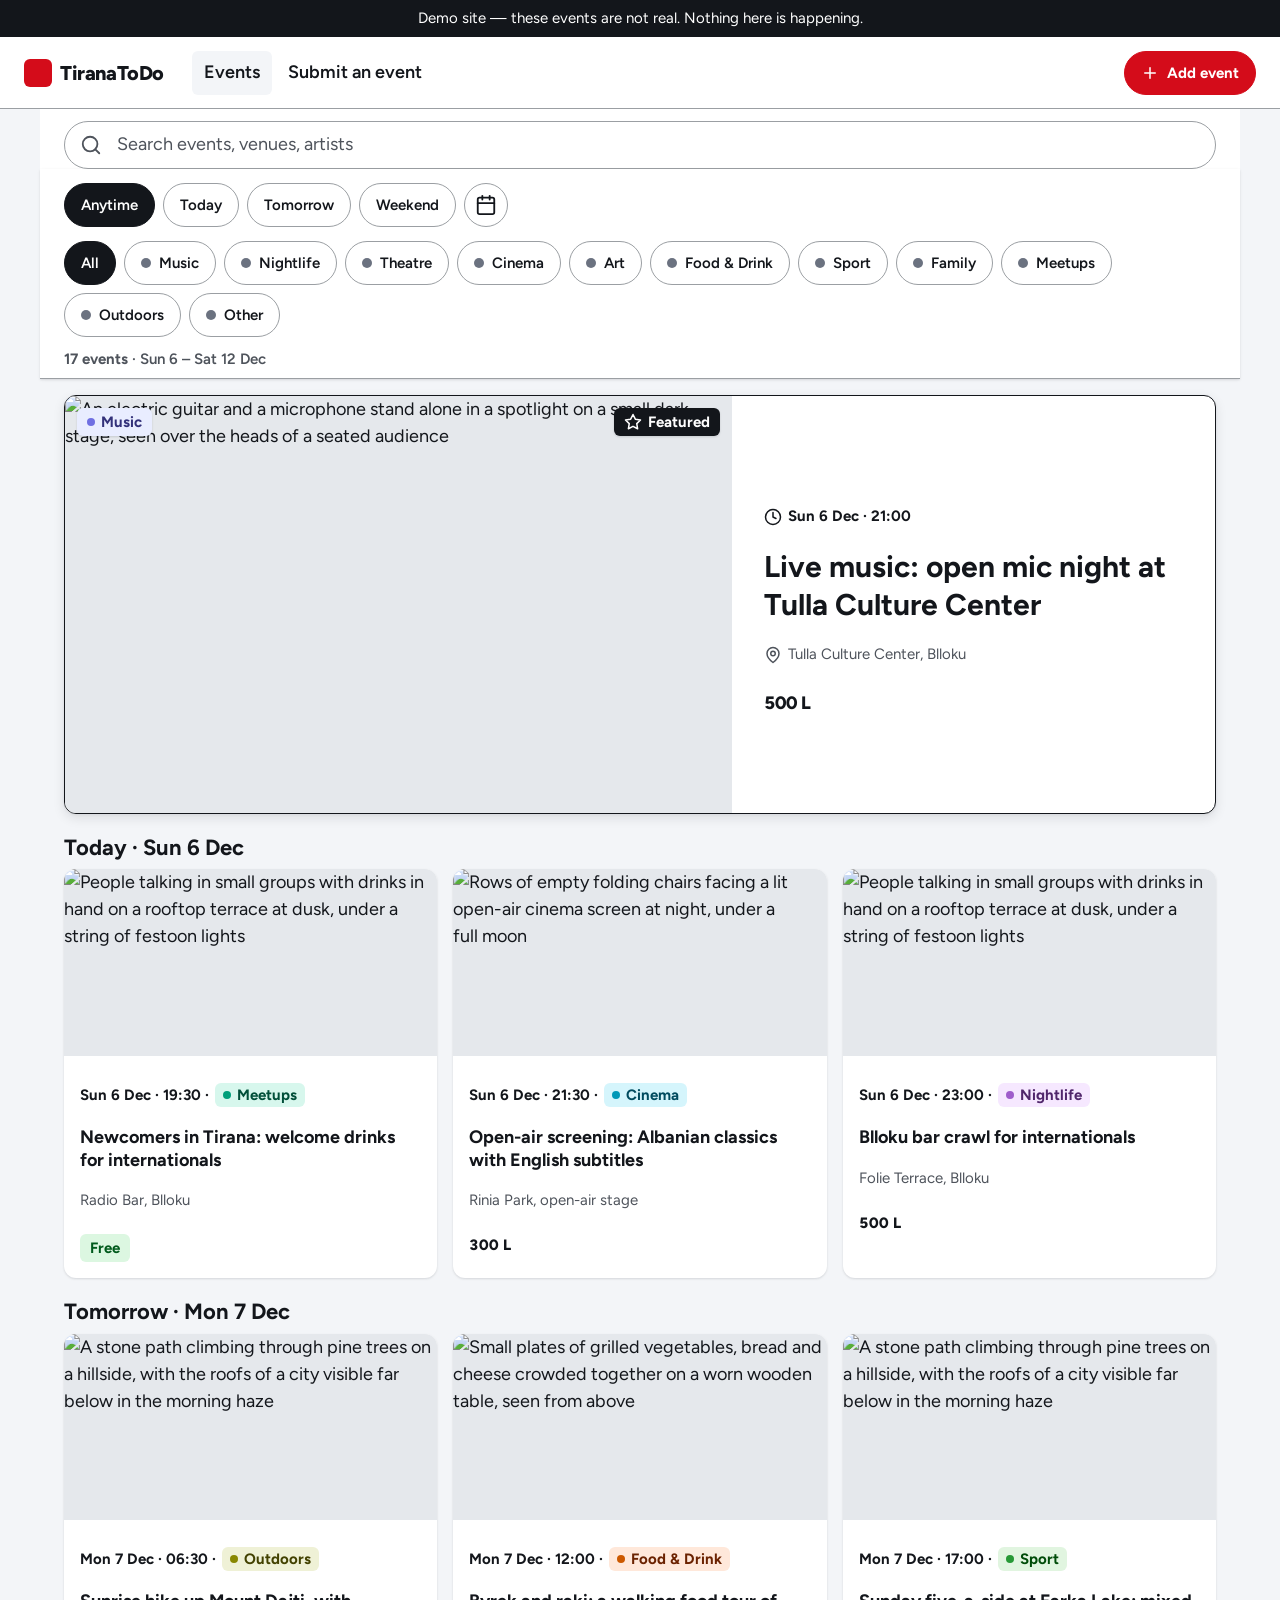
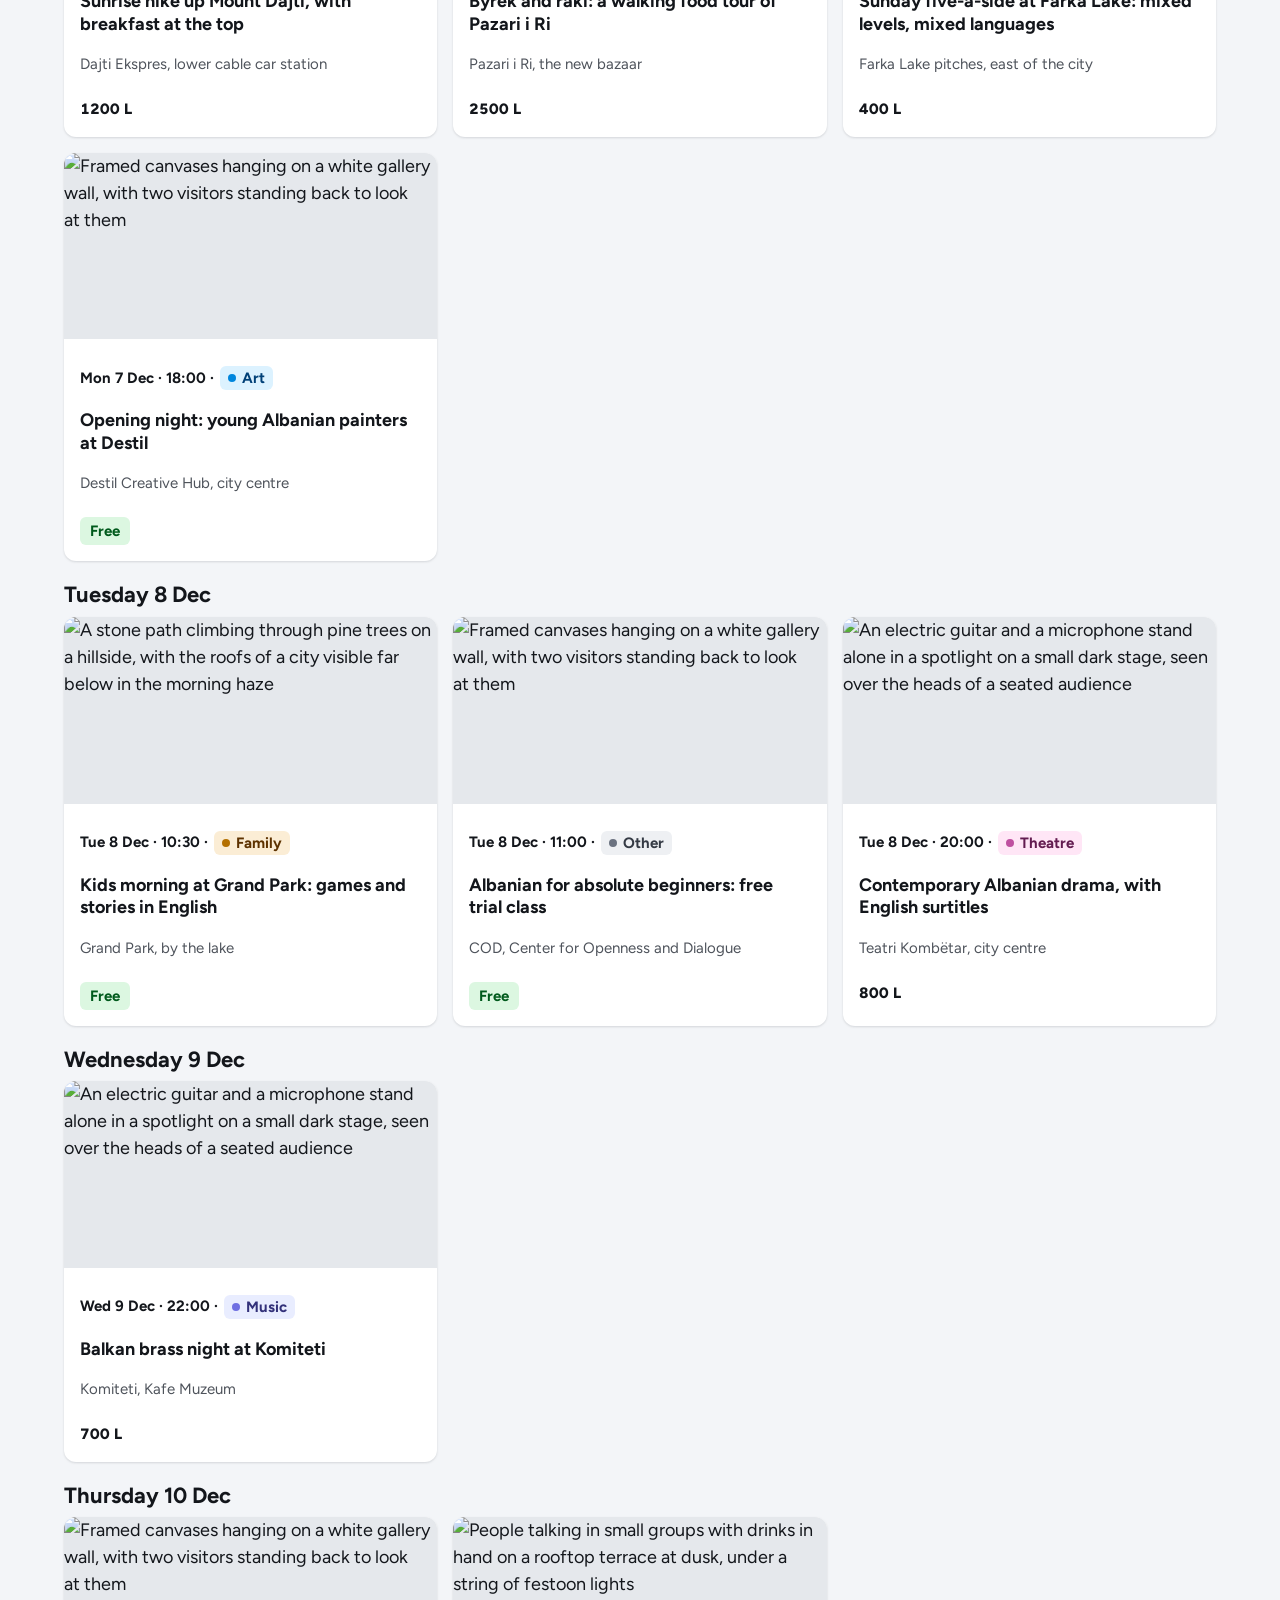
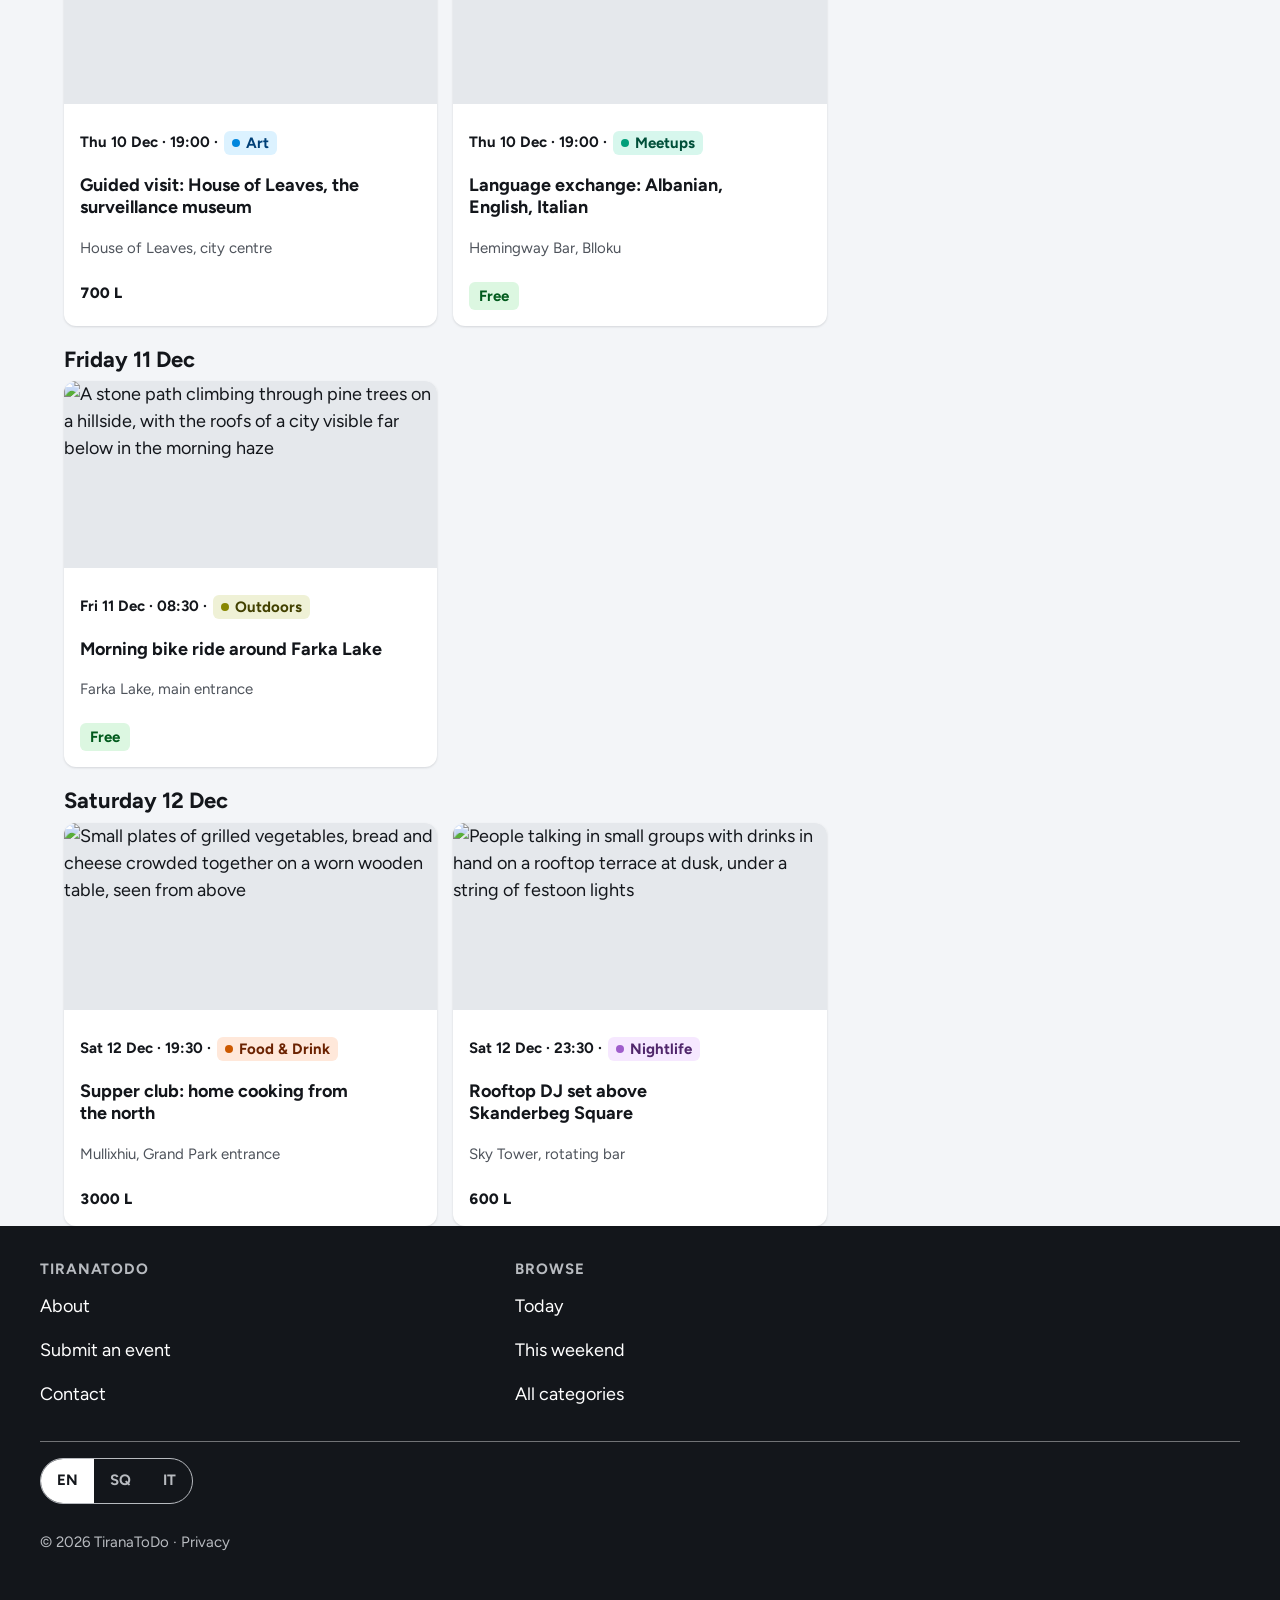
==== commit 8350c16a: "17 eventi veri di prova, filtri che filtrano, niente voti - via la barra DEV: al suo posto un avviso" ====
--- a/docs/index.html
+++ b/docs/index.html
@@ -9,14 +9,11 @@
 </head>
 <body class="te-page" style="background:var(--te-surface-2)" data-screen-label="Event list">
 
-<!-- DEV ONLY — scelta dello stato. Si toglie in produzione con lo <script> in fondo. -->
-<div class="dev-bar">
-  <b>State</b>
-  <a href="#results" data-state-link="results">With results</a>
-  <a href="#empty" data-state-link="empty">No results</a>
-  <a href="#loading" data-state-link="loading">Loading</a>
-  <span>Sample data · prices in Lek are examples</span>
-</div>
+<!-- Avviso permanente. NON e' la barra DEV: quella e' stata tolta.
+     Serve perche' gli eventi qui dentro sono inventati ma i locali sono
+     veri e la pagina sta su un indirizzo pubblico. Si toglie solo quando
+     dentro ci sono eventi veri. ⏳ testo segnaposto, DA CHIEDERE A MUSE. -->
+<p class="te-demo-note" role="note" style="margin:0;padding:var(--te-sp-2) var(--te-gutter);background:var(--te-ink);color:var(--te-on-ink);font-size:15px;line-height:1.4;font-weight:400;text-align:center">Demo site — these events are not real. Nothing here is happening.</p>
 
 <!-- logo segnaposto: quadrato rosso + wordmark, sostituire col marchio definitivo -->
 <header class="te-header">
@@ -36,168 +33,45 @@
     <label class="te-sr" for="q">Search events</label>
     <div class="te-search">
       <svg class="te-ic" viewBox="0 0 24 24" aria-hidden="true"><circle cx="11" cy="11" r="8"></circle><path d="m21 21-4.3-4.3"></path></svg>
-      <input class="te-search__input" id="q" type="search" placeholder="Search events, venues, artists">
+      <input class="te-search__input" id="q" type="search" placeholder="Search events, venues, artists" data-search>
     </div>
   </div>
 
   <div class="te-filters">
-    <div class="te-scroll" role="group" aria-label="Date">
-      <button class="te-chip is-active" type="button" aria-pressed="true">Today</button>
-      <button class="te-chip" type="button" aria-pressed="false">Tomorrow</button>
-      <button class="te-chip" type="button" aria-pressed="false">Weekend</button>
+    <div class="te-scroll" role="group" aria-label="Date" data-filter="date">
+      <button class="te-chip is-active" type="button" aria-pressed="true" data-date="anytime">Anytime</button>
+      <button class="te-chip" type="button" aria-pressed="false" data-date="today">Today</button>
+      <button class="te-chip" type="button" aria-pressed="false" data-date="tomorrow">Tomorrow</button>
+      <button class="te-chip" type="button" aria-pressed="false" data-date="weekend">Weekend</button>
       <button class="te-chip te-chip--icon" type="button" aria-label="Pick a date"><svg class="te-ic" viewBox="0 0 24 24" aria-hidden="true"><path d="M8 2v4"></path><path d="M16 2v4"></path><rect width="18" height="18" x="3" y="4" rx="2"></rect><path d="M3 10h18"></path></svg></button>
     </div>
-    <div class="te-scroll" role="group" aria-label="Categories">
-      <button class="te-chip is-active" type="button" aria-pressed="true">All</button>
-      <button class="te-chip" type="button" aria-pressed="false" data-cat="music"><i class="te-dot"></i>Music</button>
-      <button class="te-chip" type="button" aria-pressed="false" data-cat="nightlife"><i class="te-dot"></i>Nightlife</button>
-      <button class="te-chip" type="button" aria-pressed="false" data-cat="theatre"><i class="te-dot"></i>Theatre</button>
-      <button class="te-chip" type="button" aria-pressed="false" data-cat="cinema"><i class="te-dot"></i>Cinema</button>
-      <button class="te-chip" type="button" aria-pressed="false" data-cat="art"><i class="te-dot"></i>Art</button>
-      <button class="te-chip" type="button" aria-pressed="false" data-cat="food"><i class="te-dot"></i>Food &amp; Drink</button>
-      <button class="te-chip" type="button" aria-pressed="false" data-cat="sport"><i class="te-dot"></i>Sport</button>
-      <button class="te-chip" type="button" aria-pressed="false" data-cat="family"><i class="te-dot"></i>Family</button>
-      <button class="te-chip" type="button" aria-pressed="false" data-cat="meetups"><i class="te-dot"></i>Meetups</button>
-      <button class="te-chip" type="button" aria-pressed="false" data-cat="outdoors"><i class="te-dot"></i>Outdoors</button>
-      <button class="te-chip" type="button" aria-pressed="false" data-cat="other"><i class="te-dot"></i>Other</button>
+    <div class="te-scroll" role="group" aria-label="Categories" data-filter="cat">
+      <button class="te-chip is-active" type="button" aria-pressed="true" data-cat-key="all">All</button>
+      <button class="te-chip" type="button" aria-pressed="false" data-cat-key="music"><i class="te-dot"></i>Music</button>
+      <button class="te-chip" type="button" aria-pressed="false" data-cat-key="nightlife"><i class="te-dot"></i>Nightlife</button>
+      <button class="te-chip" type="button" aria-pressed="false" data-cat-key="theatre"><i class="te-dot"></i>Theatre</button>
+      <button class="te-chip" type="button" aria-pressed="false" data-cat-key="cinema"><i class="te-dot"></i>Cinema</button>
+      <button class="te-chip" type="button" aria-pressed="false" data-cat-key="art"><i class="te-dot"></i>Art</button>
+      <button class="te-chip" type="button" aria-pressed="false" data-cat-key="food"><i class="te-dot"></i>Food &amp; Drink</button>
+      <button class="te-chip" type="button" aria-pressed="false" data-cat-key="sport"><i class="te-dot"></i>Sport</button>
+      <button class="te-chip" type="button" aria-pressed="false" data-cat-key="family"><i class="te-dot"></i>Family</button>
+      <button class="te-chip" type="button" aria-pressed="false" data-cat-key="meetups"><i class="te-dot"></i>Meetups</button>
+      <button class="te-chip" type="button" aria-pressed="false" data-cat-key="outdoors"><i class="te-dot"></i>Outdoors</button>
+      <button class="te-chip" type="button" aria-pressed="false" data-cat-key="other"><i class="te-dot"></i>Other</button>
     </div>
-    <div class="te-results" data-show="results"><span>7 events · Sat 12 – Sun 13 Sep</span></div>
-    <div class="te-results" data-show="empty" hidden><span>0 events · Sat 12 Sep</span><button class="te-link-btn" type="button">Clear filters</button></div>
-    <div class="te-results" data-show="loading" hidden><span>Loading events…</span></div>
-  </div>
+    <div class="te-results"><span><b data-count>17 events</b><span data-range></span></span></div>
+          </div>
 
-  <!-- ─── Stato: con risultati ─── -->
-  <div data-show="results">
+  <!-- Le card le disegna app.js leggendo eventi.js. ⛔ Non si scrivono a mano:
+       una card scritta a mano non risponde ai filtri e invecchia da sola. -->
+  <div data-events></div>
 
-    <section class="te-pad te-pad-t" aria-label="Featured event">
-      <a class="te-card te-card--featured" href="./dettaglio-evento.html" data-cat="music">
-        <div class="te-card__media">
-          <!-- prima immagine della pagina: nessun loading=lazy, si vede subito -->
-          <img src="https://raw.githubusercontent.com/KeryxDesign/tiranatodo/main/assets/demo/web/music.jpg" width="700" height="438" decoding="async" alt="An electric guitar and a microphone stand alone in a spotlight on a small dark stage, seen over the heads of a seated audience">
-          <div class="te-card__over">
-            <span class="te-tag te-badge--on-image"><i class="te-dot"></i>Music</span>
-            <span class="te-badge te-badge--featured te-badge--on-image"><svg class="te-ic te-ic--s" viewBox="0 0 24 24" aria-hidden="true"><polygon points="12 2 15.09 8.26 22 9.27 17 14.14 18.18 21.02 12 17.77 5.82 21.02 7 14.14 2 9.27 8.91 8.26 12 2"></polygon></svg>Featured</span>
-          </div>
-        </div>
-        <div class="te-card__body">
-          <p class="te-card__date"><svg class="te-ic te-ic--s" viewBox="0 0 24 24" aria-hidden="true"><circle cx="12" cy="12" r="10"></circle><polyline points="12 6 12 12 16 14"></polyline></svg>Sat 12 Sep, 21:00</p>
-          <h2 class="te-card__title">Live music: open mic night at Tulla Culture Center</h2>
-          <p class="te-card__place"><svg class="te-ic te-ic--s" viewBox="0 0 24 24" aria-hidden="true"><path d="M20 10c0 6-8 12-8 12s-8-6-8-12a8 8 0 0 1 16 0Z"></path><circle cx="12" cy="10" r="3"></circle></svg><span>Tulla Culture Center, Blloku</span></p>
-          <div class="te-card__foot">
-            <span class="te-card__price">500 L</span>
-            <button class="te-vote te-vote--compact" type="button" aria-pressed="false" aria-label="I'm interested · 128 people"><svg class="te-ic te-ic--s" viewBox="0 0 24 24" aria-hidden="true"><path d="M19 14c1.49-1.46 3-3.21 3-5.5A5.5 5.5 0 0 0 16.5 3c-1.76 0-3 .5-4.5 2-1.5-1.5-2.74-2-4.5-2A5.5 5.5 0 0 0 2 8.5c0 2.3 1.5 4.05 3 5.5l7 7Z"></path></svg><span class="te-vote__count">128</span></button>
-          </div>
-        </div>
-      </a>
-    </section>
-
-    <section class="te-group">
-      <h2 class="te-group__title">Tonight · Sat 12 Sep</h2>
-      <div class="te-list--cols te-pad">
-
-        <a class="te-card te-card--list" href="./dettaglio-evento.html" data-cat="meetups">
-          <div class="te-card__media"><img src="https://raw.githubusercontent.com/KeryxDesign/tiranatodo/main/assets/demo/web/meetups.jpg" width="700" height="438" loading="lazy" decoding="async" alt="People talking in small groups with drinks in hand on a rooftop terrace at dusk, under a string of festoon lights"></div>
-          <div class="te-card__body">
-            <p class="te-card__date">19:30 · <span class="te-tag" style="min-height:24px;padding:0 var(--te-sp-2)"><i class="te-dot"></i>Meetups</span></p>
-            <h3 class="te-card__title">Newcomers in Tirana: welcome drinks for internationals</h3>
-            <p class="te-card__place"><span>Radio Bar, Blloku</span></p>
-            <div class="te-card__foot">
-              <span class="te-badge te-badge--free">Free</span>
-              <button class="te-vote te-vote--compact is-voted" type="button" aria-pressed="true" aria-label="You're interested · 64 people"><svg class="te-ic te-ic--s" viewBox="0 0 24 24" aria-hidden="true"><path d="M19 14c1.49-1.46 3-3.21 3-5.5A5.5 5.5 0 0 0 16.5 3c-1.76 0-3 .5-4.5 2-1.5-1.5-2.74-2-4.5-2A5.5 5.5 0 0 0 2 8.5c0 2.3 1.5 4.05 3 5.5l7 7Z"></path></svg><span class="te-vote__count">64</span></button>
-            </div>
-          </div>
-        </a>
-
-        <a class="te-card te-card--list" href="./dettaglio-evento.html" data-cat="cinema">
-          <div class="te-card__media"><img src="https://raw.githubusercontent.com/KeryxDesign/tiranatodo/main/assets/demo/web/cinema.jpg" width="700" height="438" loading="lazy" decoding="async" alt="Rows of empty folding chairs facing a lit open-air cinema screen at night, under a full moon"></div>
-          <div class="te-card__body">
-            <p class="te-card__date">21:30 · <span class="te-tag" style="min-height:24px;padding:0 var(--te-sp-2)"><i class="te-dot"></i>Cinema</span></p>
-            <h3 class="te-card__title">Open-air screening: Albanian classics with English subtitles</h3>
-            <p class="te-card__place"><span>Rinia Park, open-air stage</span></p>
-            <div class="te-card__foot">
-              <span class="te-card__price">300 L</span>
-              <button class="te-vote te-vote--compact" type="button" aria-pressed="false" aria-label="I'm interested · 41 people"><svg class="te-ic te-ic--s" viewBox="0 0 24 24" aria-hidden="true"><path d="M19 14c1.49-1.46 3-3.21 3-5.5A5.5 5.5 0 0 0 16.5 3c-1.76 0-3 .5-4.5 2-1.5-1.5-2.74-2-4.5-2A5.5 5.5 0 0 0 2 8.5c0 2.3 1.5 4.05 3 5.5l7 7Z"></path></svg><span class="te-vote__count">41</span></button>
-            </div>
-          </div>
-        </a>
-
-        <a class="te-card te-card--list" href="./dettaglio-evento.html" data-cat="nightlife">
-          <!-- nightlife: fra le sei foto pubblicate non c'e' una scena di locale notturno.
-               Si usa meetups.jpg (sera, gruppo, bicchieri in mano): e' la scena piu' vicina
-               al bar crawl. Da sostituire appena arriva una foto di categoria nightlife. -->
-          <div class="te-card__media"><img src="https://raw.githubusercontent.com/KeryxDesign/tiranatodo/main/assets/demo/web/meetups.jpg" width="700" height="438" loading="lazy" decoding="async" alt="People talking in small groups with drinks in hand on a rooftop terrace at dusk, under a string of festoon lights"></div>
-          <div class="te-card__body">
-            <p class="te-card__date">23:00 · <span class="te-tag" style="min-height:24px;padding:0 var(--te-sp-2)"><i class="te-dot"></i>Nightlife</span></p>
-            <h3 class="te-card__title">Blloku bar crawl for internationals</h3>
-            <p class="te-card__place"><span>Folie Terrace, Blloku</span></p>
-            <div class="te-card__foot">
-              <span class="te-card__price">500 L</span>
-              <button class="te-vote te-vote--compact is-solo" type="button" aria-pressed="false" aria-label="I'm interested"><svg class="te-ic te-ic--s" viewBox="0 0 24 24" aria-hidden="true"><path d="M19 14c1.49-1.46 3-3.21 3-5.5A5.5 5.5 0 0 0 16.5 3c-1.76 0-3 .5-4.5 2-1.5-1.5-2.74-2-4.5-2A5.5 5.5 0 0 0 2 8.5c0 2.3 1.5 4.05 3 5.5l7 7Z"></path></svg></button>
-            </div>
-          </div>
-        </a>
-
-      </div>
-    </section>
-
-    <section class="te-group">
-      <h2 class="te-group__title">Tomorrow · Sun 13 Sep</h2>
-      <div class="te-list--cols te-pad">
-
-        <a class="te-card te-card--list" href="./dettaglio-evento.html" data-cat="outdoors">
-          <div class="te-card__media"><img src="https://raw.githubusercontent.com/KeryxDesign/tiranatodo/main/assets/demo/web/outdoors.jpg" width="700" height="438" loading="lazy" decoding="async" alt="Four hikers walking single file up a stony mountain path at sunrise, with mist filling the valley below"></div>
-          <div class="te-card__body">
-            <p class="te-card__date">08:00 · <span class="te-tag" style="min-height:24px;padding:0 var(--te-sp-2)"><i class="te-dot"></i>Outdoors</span></p>
-            <h3 class="te-card__title">Group hike to Mount Dajti with Tirana Hiking Club</h3>
-            <p class="te-card__place"><span>Dajti Ekspres cable car, lower station</span></p>
-            <div class="te-card__foot">
-              <span class="te-badge te-badge--last">Last seats</span>
-              <button class="te-vote te-vote--compact" type="button" aria-pressed="false" aria-label="I'm interested · 37 people"><svg class="te-ic te-ic--s" viewBox="0 0 24 24" aria-hidden="true"><path d="M19 14c1.49-1.46 3-3.21 3-5.5A5.5 5.5 0 0 0 16.5 3c-1.76 0-3 .5-4.5 2-1.5-1.5-2.74-2-4.5-2A5.5 5.5 0 0 0 2 8.5c0 2.3 1.5 4.05 3 5.5l7 7Z"></path></svg><span class="te-vote__count">37</span></button>
-            </div>
-          </div>
-        </a>
-
-        <a class="te-card te-card--list" href="./dettaglio-evento.html" data-cat="food">
-          <div class="te-card__media"><img src="https://raw.githubusercontent.com/KeryxDesign/tiranatodo/main/assets/demo/web/food.jpg" width="700" height="438" loading="lazy" decoding="async" alt="Hands passing a tray of baked pastries across a wooden table crowded with salads, bread, olives and pasta"></div>
-          <div class="te-card__body">
-            <p class="te-card__date">11:00 · <span class="te-tag" style="min-height:24px;padding:0 var(--te-sp-2)"><i class="te-dot"></i>Food &amp; Drink</span></p>
-            <h3 class="te-card__title">Sunday brunch club at Komiteti</h3>
-            <p class="te-card__place"><span>Komiteti Kafe-Muzeum</span></p>
-            <div class="te-card__foot">
-              <span class="te-card__price">1 200 L</span>
-              <button class="te-vote te-vote--compact" type="button" aria-pressed="false" aria-label="I'm interested · 52 people"><svg class="te-ic te-ic--s" viewBox="0 0 24 24" aria-hidden="true"><path d="M19 14c1.49-1.46 3-3.21 3-5.5A5.5 5.5 0 0 0 16.5 3c-1.76 0-3 .5-4.5 2-1.5-1.5-2.74-2-4.5-2A5.5 5.5 0 0 0 2 8.5c0 2.3 1.5 4.05 3 5.5l7 7Z"></path></svg><span class="te-vote__count">52</span></button>
-            </div>
-          </div>
-        </a>
-
-        <a class="te-card te-card--list" href="./dettaglio-evento.html" data-cat="art">
-          <div class="te-card__media"><img src="https://raw.githubusercontent.com/KeryxDesign/tiranatodo/main/assets/demo/web/art.jpg" width="700" height="438" loading="lazy" decoding="async" alt="Two visitors standing in front of large abstract paintings in a bright white gallery room"></div>
-          <div class="te-card__body">
-            <p class="te-card__date">17:00 · <span class="te-tag" style="min-height:24px;padding:0 var(--te-sp-2)"><i class="te-dot"></i>Art</span></p>
-            <h3 class="te-card__title">Guided walk through the National Gallery collection</h3>
-            <p class="te-card__place"><span>National Gallery of Arts</span></p>
-            <div class="te-card__foot">
-              <span class="te-badge te-badge--free">Free</span>
-              <button class="te-vote te-vote--compact is-solo" type="button" aria-pressed="false" aria-label="I'm interested"><svg class="te-ic te-ic--s" viewBox="0 0 24 24" aria-hidden="true"><path d="M19 14c1.49-1.46 3-3.21 3-5.5A5.5 5.5 0 0 0 16.5 3c-1.76 0-3 .5-4.5 2-1.5-1.5-2.74-2-4.5-2A5.5 5.5 0 0 0 2 8.5c0 2.3 1.5 4.05 3 5.5l7 7Z"></path></svg></button>
-            </div>
-          </div>
-        </a>
-
-      </div>
-    </section>
-
-    <div class="te-pad" style="padding-top:var(--te-sp-5);padding-bottom:var(--te-sp-6)">
-      <button class="te-btn te-btn--secondary te-btn--block" type="button">Load more events</button>
-    </div>
-  </div>
-
-  <!-- ─── Stato: zero risultati ─── -->
-  <div data-show="empty" hidden>
+  <div data-empty hidden>
     <div class="te-empty">
       <span class="te-empty__icon"><svg class="te-ic" viewBox="0 0 24 24" aria-hidden="true"><circle cx="11" cy="11" r="8"></circle><path d="m21 21-4.3-4.3"></path></svg></span>
       <h2 class="te-h2">No events match your filters</h2>
       <p class="te-body te-muted">Try another day or another category. Or clear the filters and see everything happening in Tirana this week.</p>
-      <button class="te-btn te-btn--secondary" type="button">Clear filters</button>
+      <button class="te-btn te-btn--secondary" type="button" data-clear>Clear filters</button>
       <p class="te-small te-muted">Know something that should be here? <a href="#">Submit an event</a></p>
     </div>
   </div>
@@ -275,119 +149,8 @@
   <a class="te-tab" href="#"><svg class="te-ic" viewBox="0 0 24 24" aria-hidden="true"><line x1="4" x2="20" y1="6" y2="6"></line><line x1="4" x2="20" y1="12" y2="12"></line><line x1="4" x2="20" y1="18" y2="18"></line></svg>Menu</a>
 </nav>
 
-<!-- DEV ONLY — mostra uno dei tre stati. Non e' logica di prodotto: si toglie in produzione. -->
-<script>
-(function(){
-  var valid = ['results','empty','loading'];
-  function apply(s){
-    if (valid.indexOf(s) < 0) { s = valid[0]; }
-    var i, els = document.querySelectorAll('[data-show]');
-    for (i = 0; i < els.length; i++) {
-      els[i].hidden = els[i].getAttribute('data-show').split(' ').indexOf(s) < 0;
-    }
-    var links = document.querySelectorAll('[data-state-link]');
-    for (i = 0; i < links.length; i++) {
-      links[i].className = (links[i].getAttribute('data-state-link') === s) ? 'is-on' : '';
-    }
-  }
-  function read(){ return (window.location.hash || '').replace('#',''); }
-  window.addEventListener('hashchange', function(){ apply(read()); });
-  apply(read());
-})();
-</script>
+<script src="./eventi.js"></script>
+<script src="./app.js"></script>
 
-<!--
-STRINGHE VISIBILI — lista-eventi (EN default; da tradurre SQ, IT)
-brand.name → TiranaToDo
-nav.events → Events
-nav.submit → Submit an event
-nav.add → Add event
-nav.menu → Menu
-page.h1 → What's on in Tirana
-search.label → Search events
-search.placeholder → Search events, venues, artists
-filter.date.today → Today
-filter.date.tomorrow → Tomorrow
-filter.date.weekend → Weekend
-filter.date.pick → Pick a date
-filter.group.date → Date
-filter.group.categories → Categories
-filter.cat.all → All
-filter.cat.music → Music
-filter.cat.nightlife → Nightlife
-filter.cat.theatre → Theatre
-filter.cat.cinema → Cinema
-filter.cat.art → Art
-filter.cat.food → Food &amp; Drink
-filter.cat.sport → Sport
-filter.cat.family → Family
-filter.cat.meetups → Meetups
-filter.cat.outdoors → Outdoors
-filter.cat.other → Other
-results.count → {n} events · {range}
-results.loading → Loading events…
-results.clear → Clear filters
-list.featured → Featured
-media.nophoto → No photo yet   [segnaposto: da confermare a MUSE]
-list.group.tonight → Tonight · {date}
-list.group.tomorrow → Tomorrow · {date}
-list.loadmore → Load more events
-card.free → Free
-card.lastseats → Last seats
-card.vote → I'm interested
-card.voted → You're interested
-card.vote.count → I'm interested · {n} people
-empty.title → No events match your filters
-empty.body → Try another day or another category. Or clear the filters and see everything happening in Tirana this week.
-empty.action → Clear filters
-empty.submit.lead → Know something that should be here?
-empty.submit.link → Submit an event
-tab.home → Home
-tab.search → Search
-tab.add → Add
-tab.saved → Saved
-tab.menu → Menu
-footer.col.brand → TiranaToDo
-footer.about → About
-footer.submit → Submit an event
-footer.contact → Contact
-footer.col.browse → Browse
-footer.today → Today
-footer.weekend → This weekend
-footer.categories → All categories
-footer.lang → Language
-footer.lang.en → EN
-footer.lang.sq → SQ
-footer.lang.it → IT
-footer.legal → © 2026 TiranaToDo
-footer.privacy → Privacy
-
-TESTI ALTERNATIVI DELLE FOTO (li pronuncia un lettore di schermo: sono
-testo visibile, non metadati. Da confermare a MUSE insieme alle stringhe.)
-media.alt.music → An electric guitar and a microphone stand alone in a spotlight on a small dark stage, seen over the heads of a seated audience
-media.alt.meetups → People talking in small groups with drinks in hand on a rooftop terrace at dusk, under a string of festoon lights
-media.alt.cinema → Rows of empty folding chairs facing a lit open-air cinema screen at night, under a full moon
-media.alt.outdoors → Four hikers walking single file up a stony mountain path at sunrise, with mist filling the valley below
-media.alt.food → Hands passing a tray of baked pastries across a wooden table crowded with salads, bread, olives and pasta
-media.alt.art → Two visitors standing in front of large abstract paintings in a bright white gallery room
-
-FOTO: i sette riquadri portano una fotografia, abbinata alla categoria
-della scheda. Le sei foto stanno nel repo del progetto
-(assets/demo/web/), sono generate con AI e ritagliate 16:10 a 700x438.
-Ripetizioni: meetups.jpg copre anche la scheda nightlife, perche' fra le
-sei non c'e' una scena di locale notturno.
-La prima immagine della pagina (featured) carica subito; tutte le altre
-hanno loading="lazy".
-
-SEGNAPOSTO IMMAGINE: la classe .te-media-empty resta in pagine.css e non
-la usa piu' nessun riquadro di questo mockup. E' lo stato di ripiego per
-l'evento il cui organizzatore non carica nessuna foto — in produzione
-succedera' spesso. Occupa lo stesso riquadro dell'<img>: si scambiano
-senza muovere un pixel.
-
-DATI D'ESEMPIO, NON REALI: titoli, luoghi, contatori e prezzi in Lek
-(500 L, 300 L, 1 200 L) sono segnaposto. I valori veri arrivano dalla
-fonte del sito.
--->
 </body>
 </html>
--- a/docs/pagine.css
+++ b/docs/pagine.css
@@ -14,6 +14,33 @@
 .te-card--featured .te-card__title{font-size:var(--te-fs-h2);line-height:var(--te-lh-title)}
 .te-card--featured .te-card__body{padding:var(--te-sp-4)}
 .te-badge--featured{background:var(--te-ink);color:var(--te-on-ink)}
+
+/* ══════════════════════════════════════════════════════════════════
+   CARD COMPATTA — la foto sale sopra il testo (04/09/2026)
+   ──────────────────────────────────────────────────────────────────
+   PRIMA: striscia di 104px sul fianco, alta quanto la card. Misurata
+   a 390 reali faceva 104 x 253. Su una foto 16:10 quel riquadro e' un
+   ritaglio verticale: si vedeva una fetta, non la scena.
+   PERCHE' NON BASTAVA ALLARGARE LA STRISCIA: a 390 la card e' larga
+   358 e il corpo ne usa 254 per tenere il titolo in tre righe e il
+   luogo in due. Ogni pixel dato alla foto e' un pixel tolto al testo,
+   che ricomincia a troncarsi — che e' il difetto riparato poche righe
+   piu' sotto. A quella larghezza non c'e' spazio da spostare: la foto
+   deve prendersi tutta la riga.
+   PERCHE' 2/1 E NON 16/10: a piena larghezza il riquadro passa a
+   358 x 179. In 16/10 sarebbe 358 x 224, cioe' quanto la card in
+   evidenza (356 x 223), e le due schede diventerebbero la stessa cosa.
+   Il 2/1 tiene la foto leggibile, lascia alla card in evidenza il suo
+   ruolo di pezzo grosso, e alza la pagina di meno.
+   COSTO: la card passa da 253 a ~350 di altezza. Dichiarato in consegna.
+   Le foto sorgente sono 700x438: il riquadro piu' largo che questa
+   regola produce e' 447 (due colonne a 959px), quindi non si sgranano.
+   ══════════════════════════════════════════════════════════════════ */
+.te-card--list{flex-direction:column;align-items:stretch}
+.te-card--list .te-card__media{width:auto;aspect-ratio:2/1;align-self:auto}
+/* corpo: stessi margini della card normale, ora che il testo parte dal
+   bordo sinistro della scheda e non da fianco a una striscia */
+.te-card--list .te-card__body{flex:0 1 auto;padding:var(--te-sp-3) var(--te-sp-4) var(--te-sp-4)}
 
 /* ─── Card compatta: il nome dell'evento e' l'elemento che si legge
    per primo. Il DS lo taglia a 2 righe; nella lista compatta i titoli
@@ -66,10 +93,12 @@
 /* 15px, peso 600, inchiostro di categoria sulla propria tinta: la
    coppia piu' chiara delle undici (other) misura 8,2:1. */
 .te-media-empty__label{position:relative;font-size:var(--te-fs-small);font-weight:600;line-height:1.3;color:var(--cat-ink,var(--te-ink-muted))}
-/* strip da 104px della card compatta: il testo non ci sta senza andare
-   a tre righe. Resta l'icona, piu' piccola. */
-.te-card--list .te-media-empty__label{display:none}
-.te-card--list .te-media-empty__mark .te-ic{width:24px;height:24px}
+/* ⚠ 04/09/2026 — qui c'erano due deroghe per la card compatta: etichetta
+   nascosta e icona a 24px, perche' la striscia da 104px non teneva il
+   testo. La striscia non c'e' piu' (riquadro 358 x 179 a 390), quindi
+   le deroghe sono cadute e il segnaposto della card compatta mostra
+   icona ed etichetta come tutti gli altri. La classe resta, lo stato
+   resta: e' solo la deroga che non serve piu'. */
 /* ritagli grandi: l'icona cresce, il testo no (pavimento 15px). */
 .te-card--featured .te-media-empty__mark .te-ic,.te-hero__media .te-media-empty__mark .te-ic{width:40px;height:40px}
 
@@ -78,10 +107,13 @@
 @media (min-width:600px){.te-list--cols{grid-template-columns:repeat(2,1fr);gap:var(--te-sp-4)}}
 @media (min-width:960px){.te-list--cols{grid-template-columns:repeat(3,1fr)}}
 
-/* ─── Skeleton di card compatta ──────────────────────────────── */
-.te-skel-card{display:flex;gap:var(--te-sp-3);background:var(--te-white);border-radius:var(--te-r-md);box-shadow:var(--te-shadow-sm);overflow:hidden}
-.te-skel-card__media{width:104px;flex:none;border-radius:0}
-.te-skel-card__body{flex:1;min-width:0;display:flex;flex-direction:column;justify-content:center;gap:var(--te-sp-2);padding:var(--te-sp-3)}
+/* ─── Skeleton di card compatta ────────────────────────────────
+   Segue la forma vera della card: foto sopra a 2/1, testo sotto.
+   Uno skeleton che promette una striscia laterale e poi consegna
+   un'altra impaginazione fa saltare la pagina al caricamento. */
+.te-skel-card{display:flex;flex-direction:column;background:var(--te-white);border-radius:var(--te-r-md);box-shadow:var(--te-shadow-sm);overflow:hidden}
+.te-skel-card__media{width:auto;aspect-ratio:2/1;border-radius:0}
+.te-skel-card__body{flex:1;min-width:0;display:flex;flex-direction:column;justify-content:center;gap:var(--te-sp-2);padding:var(--te-sp-3) var(--te-sp-4) var(--te-sp-4)}
 
 /* ─── Impaginazione di sezione ──────────────────────────────── */
 .te-section{padding:var(--te-sp-6) var(--te-gutter) 0}
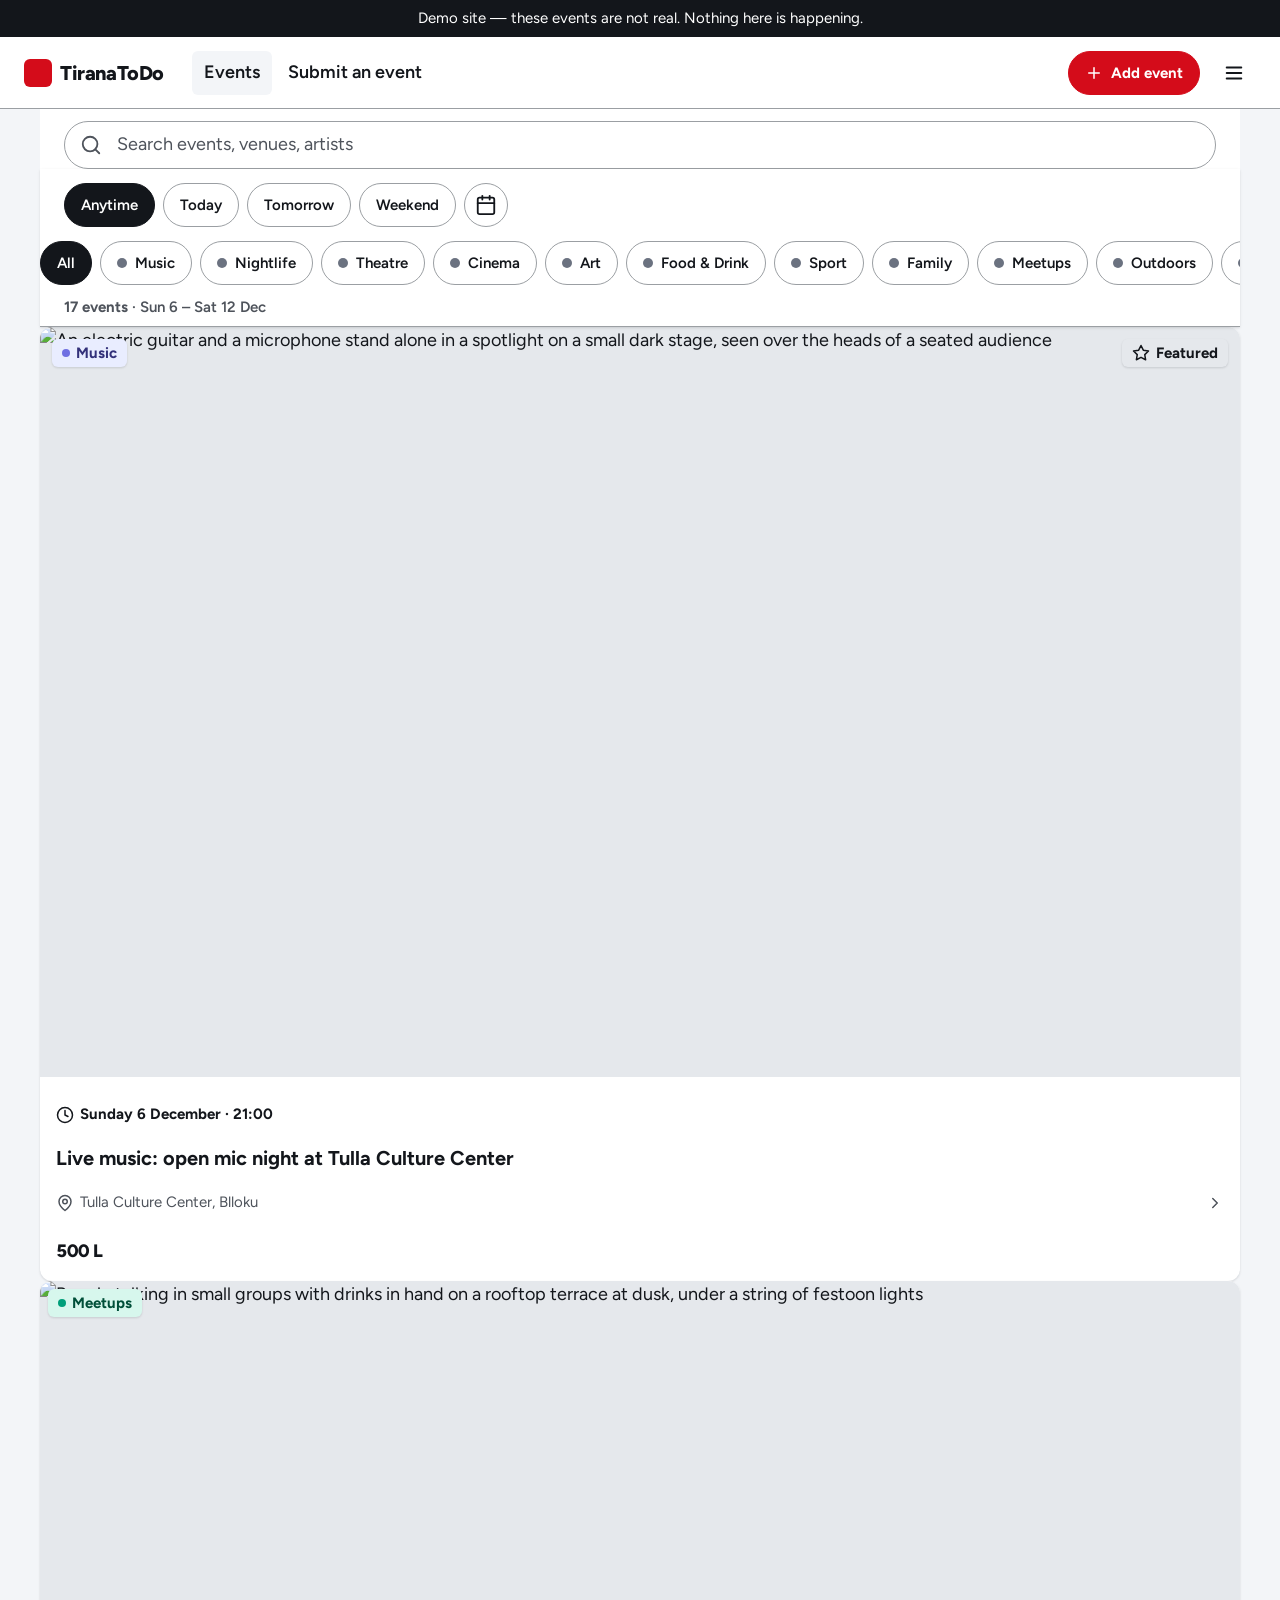
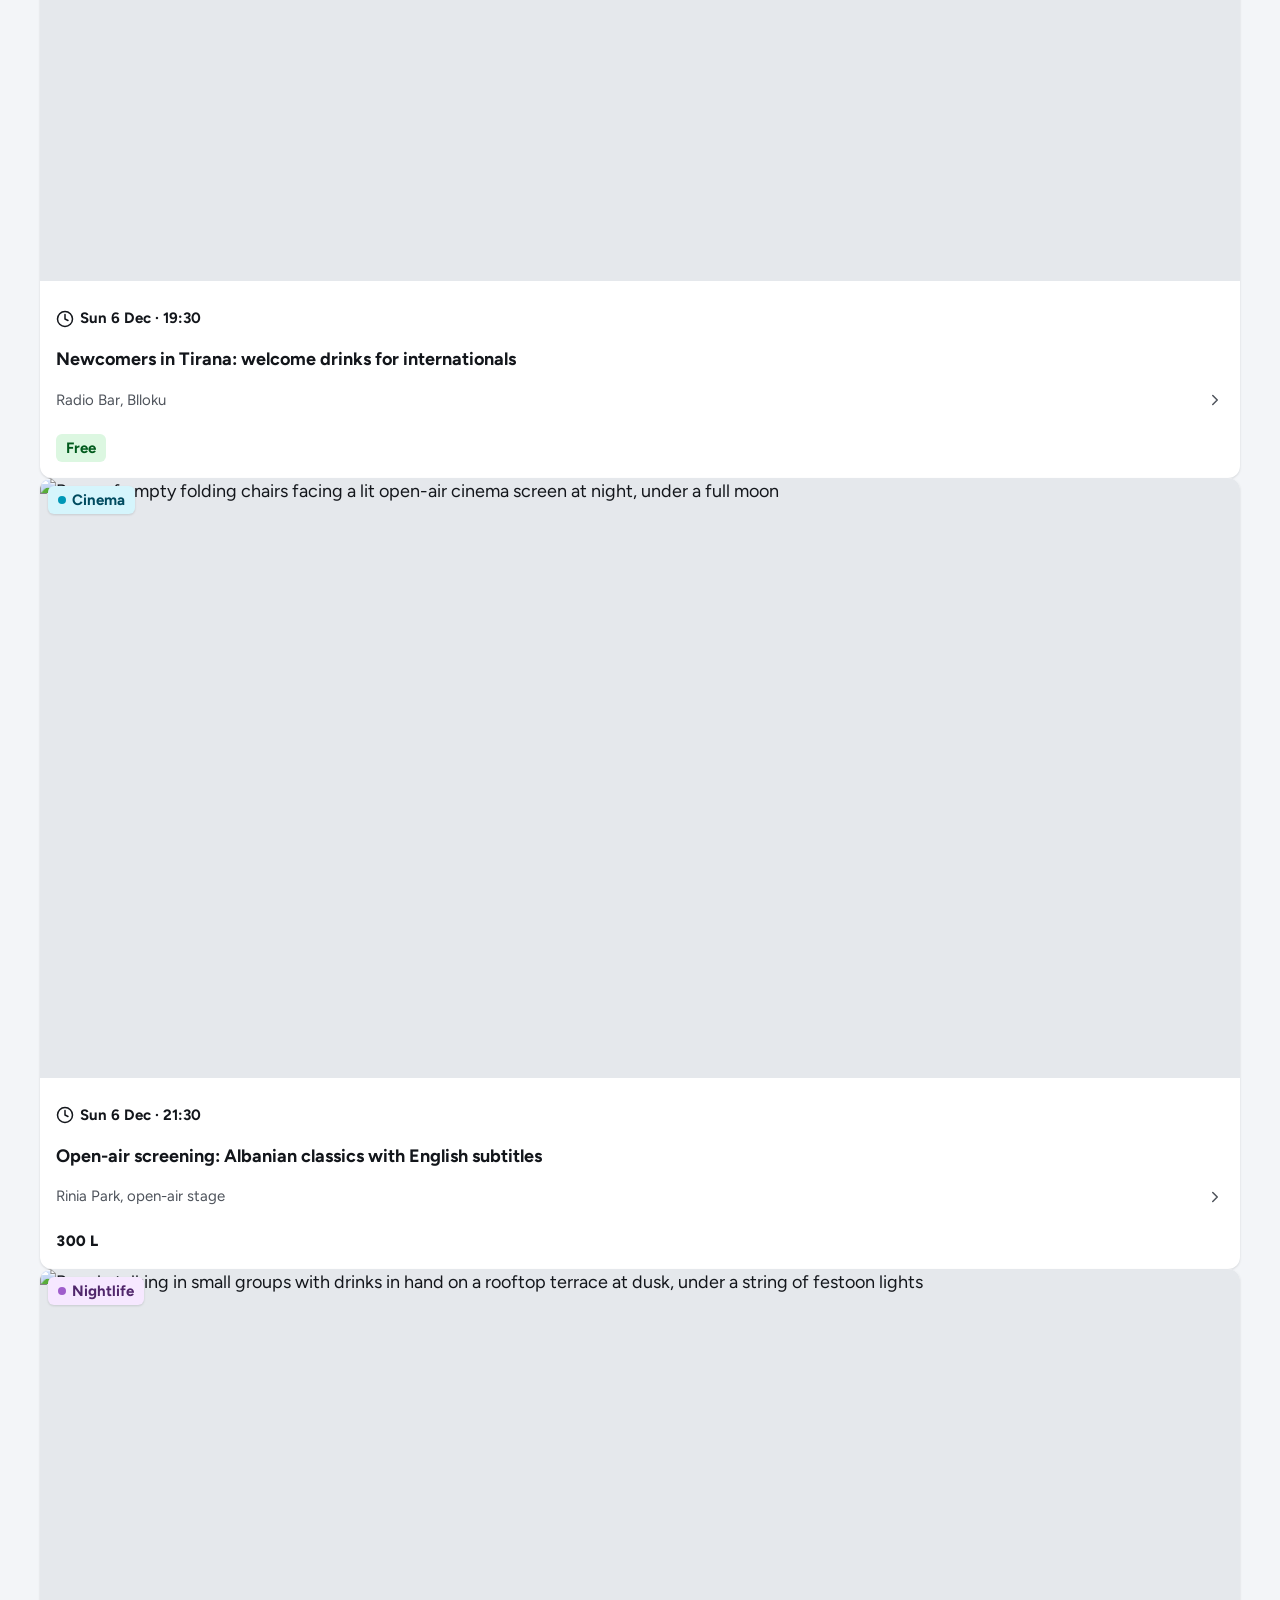
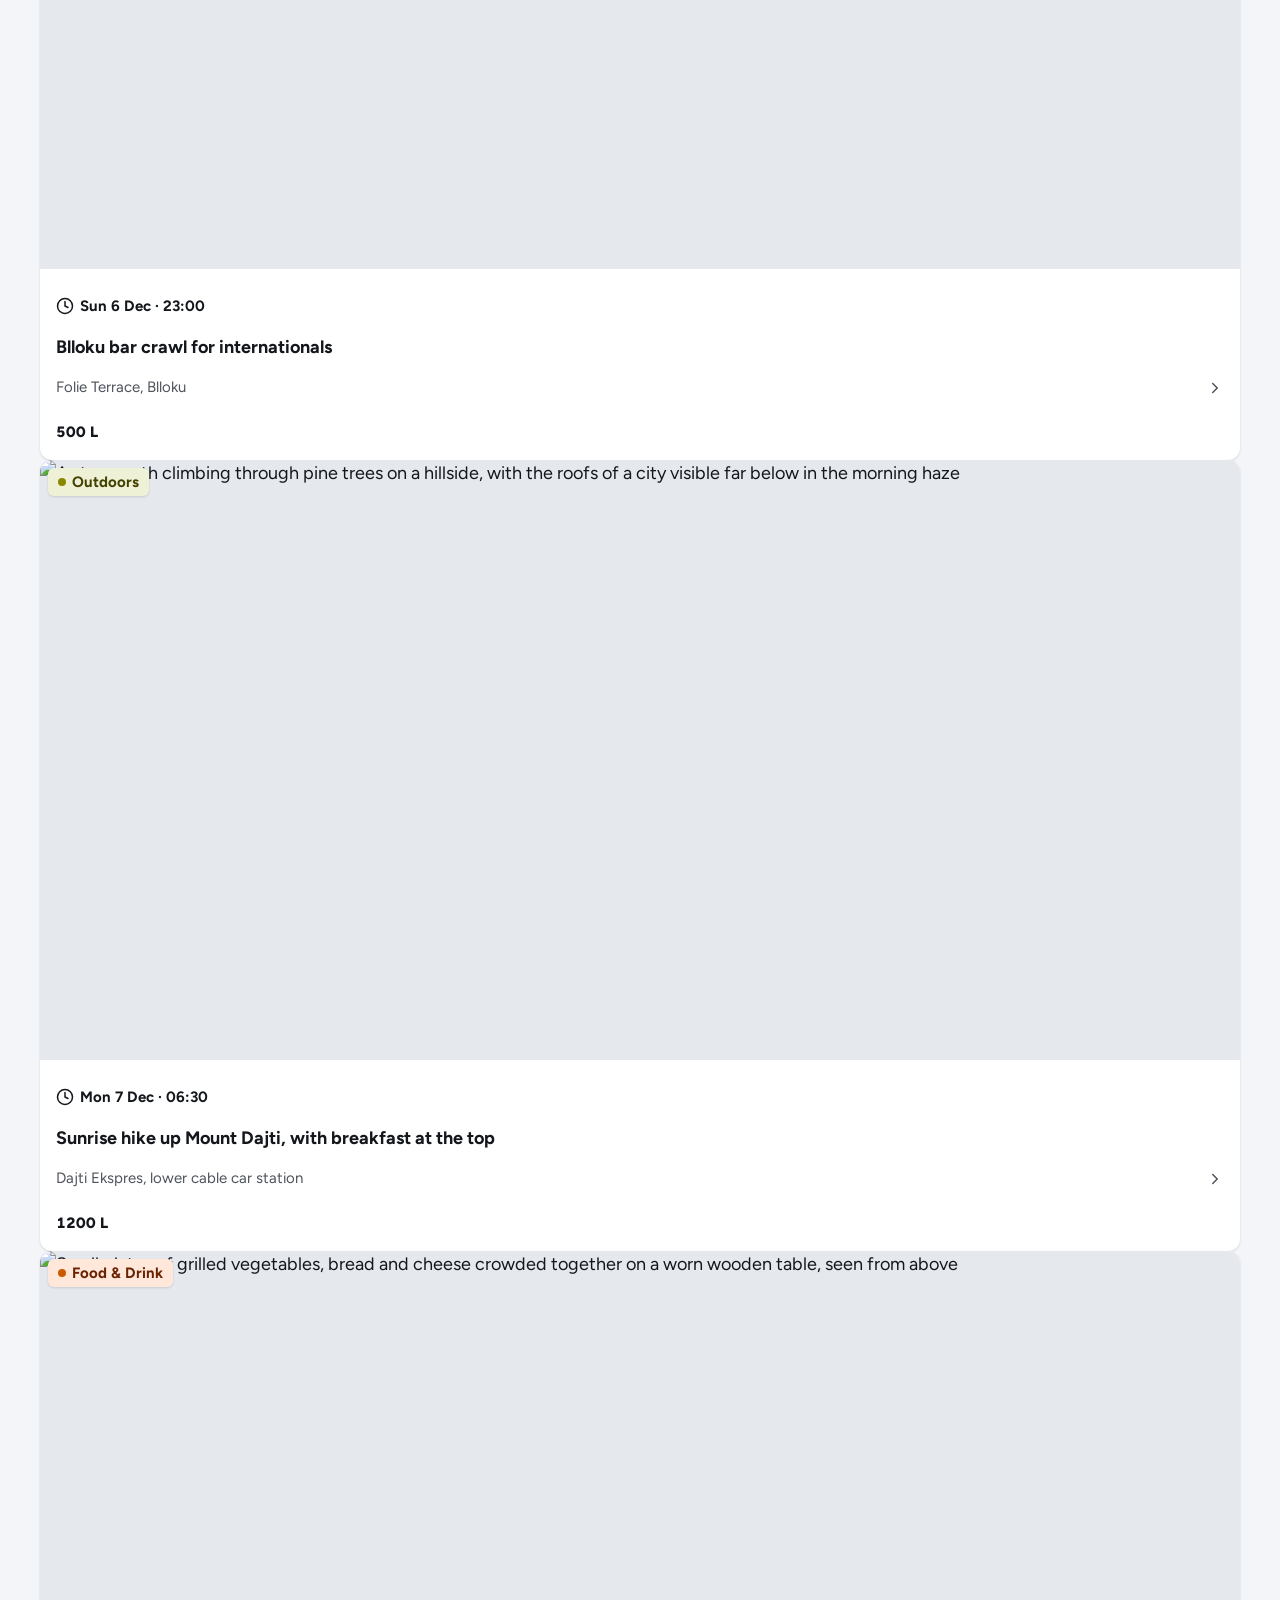
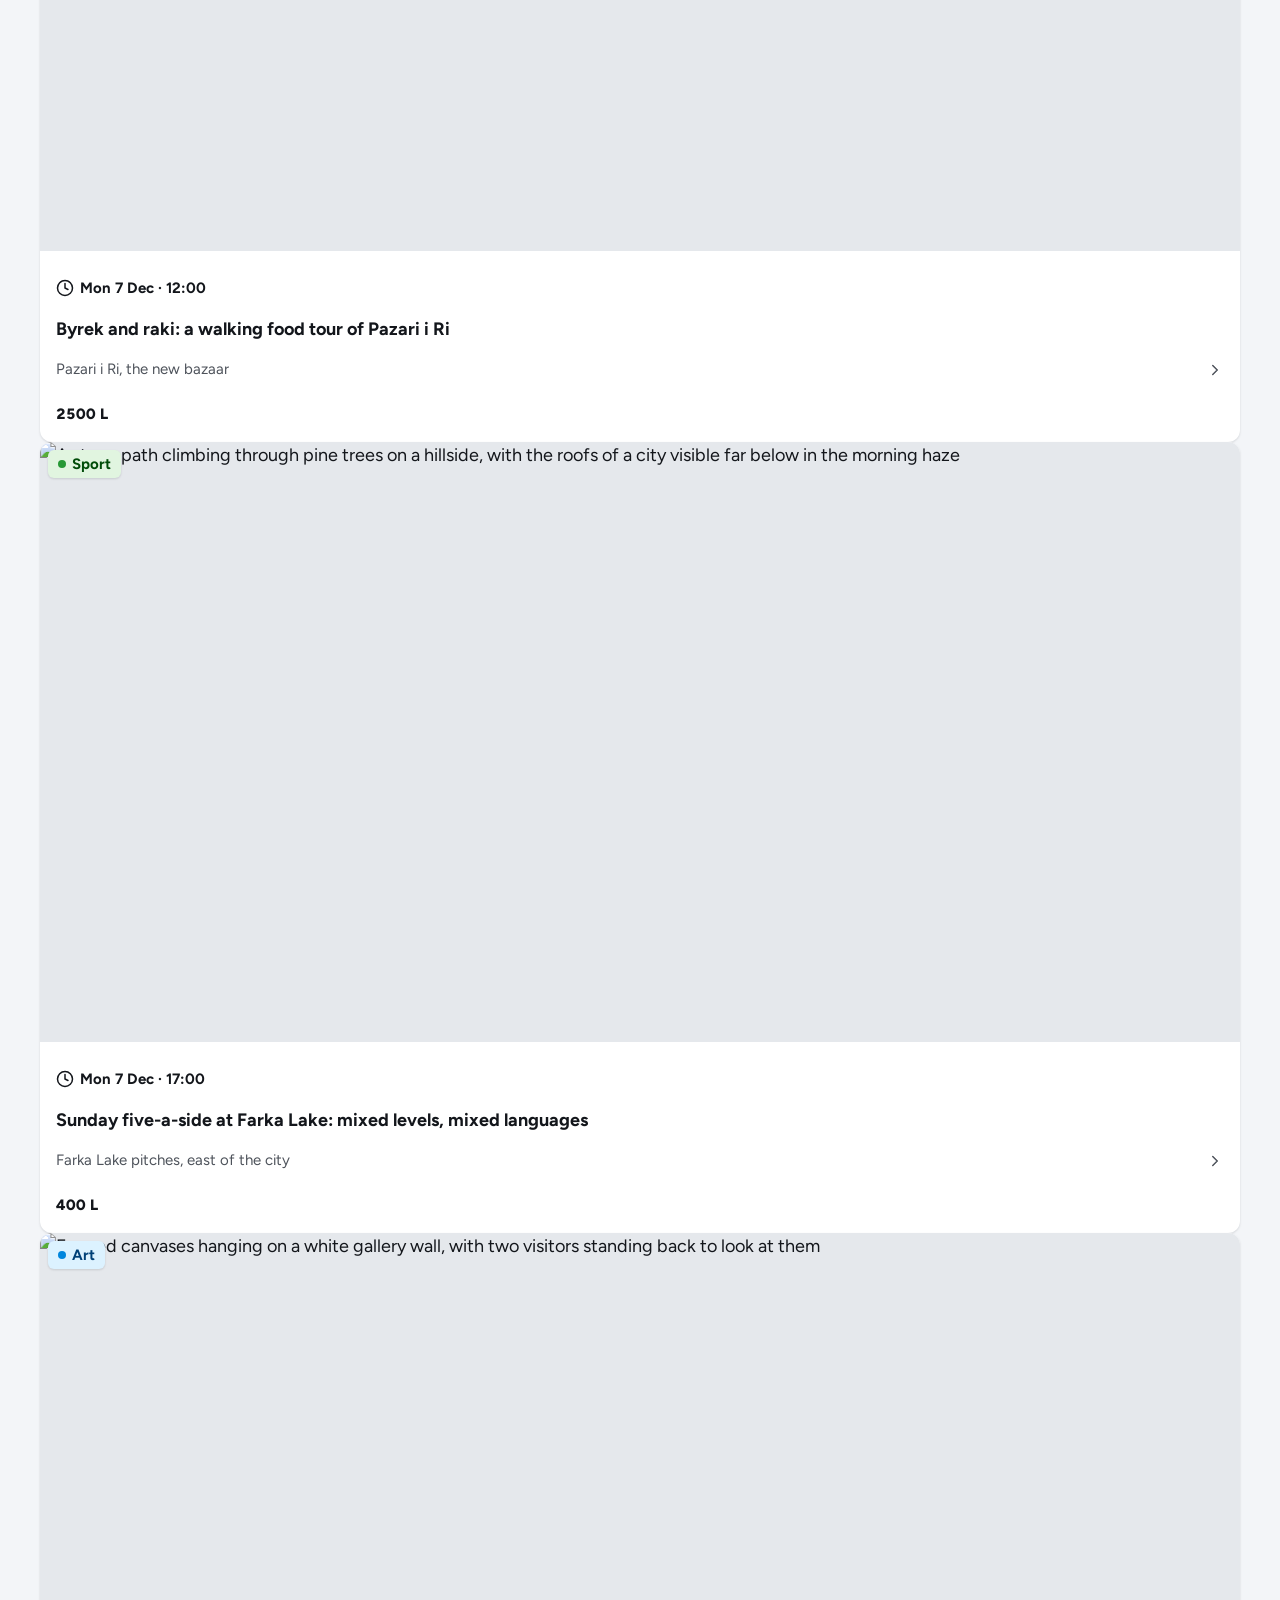
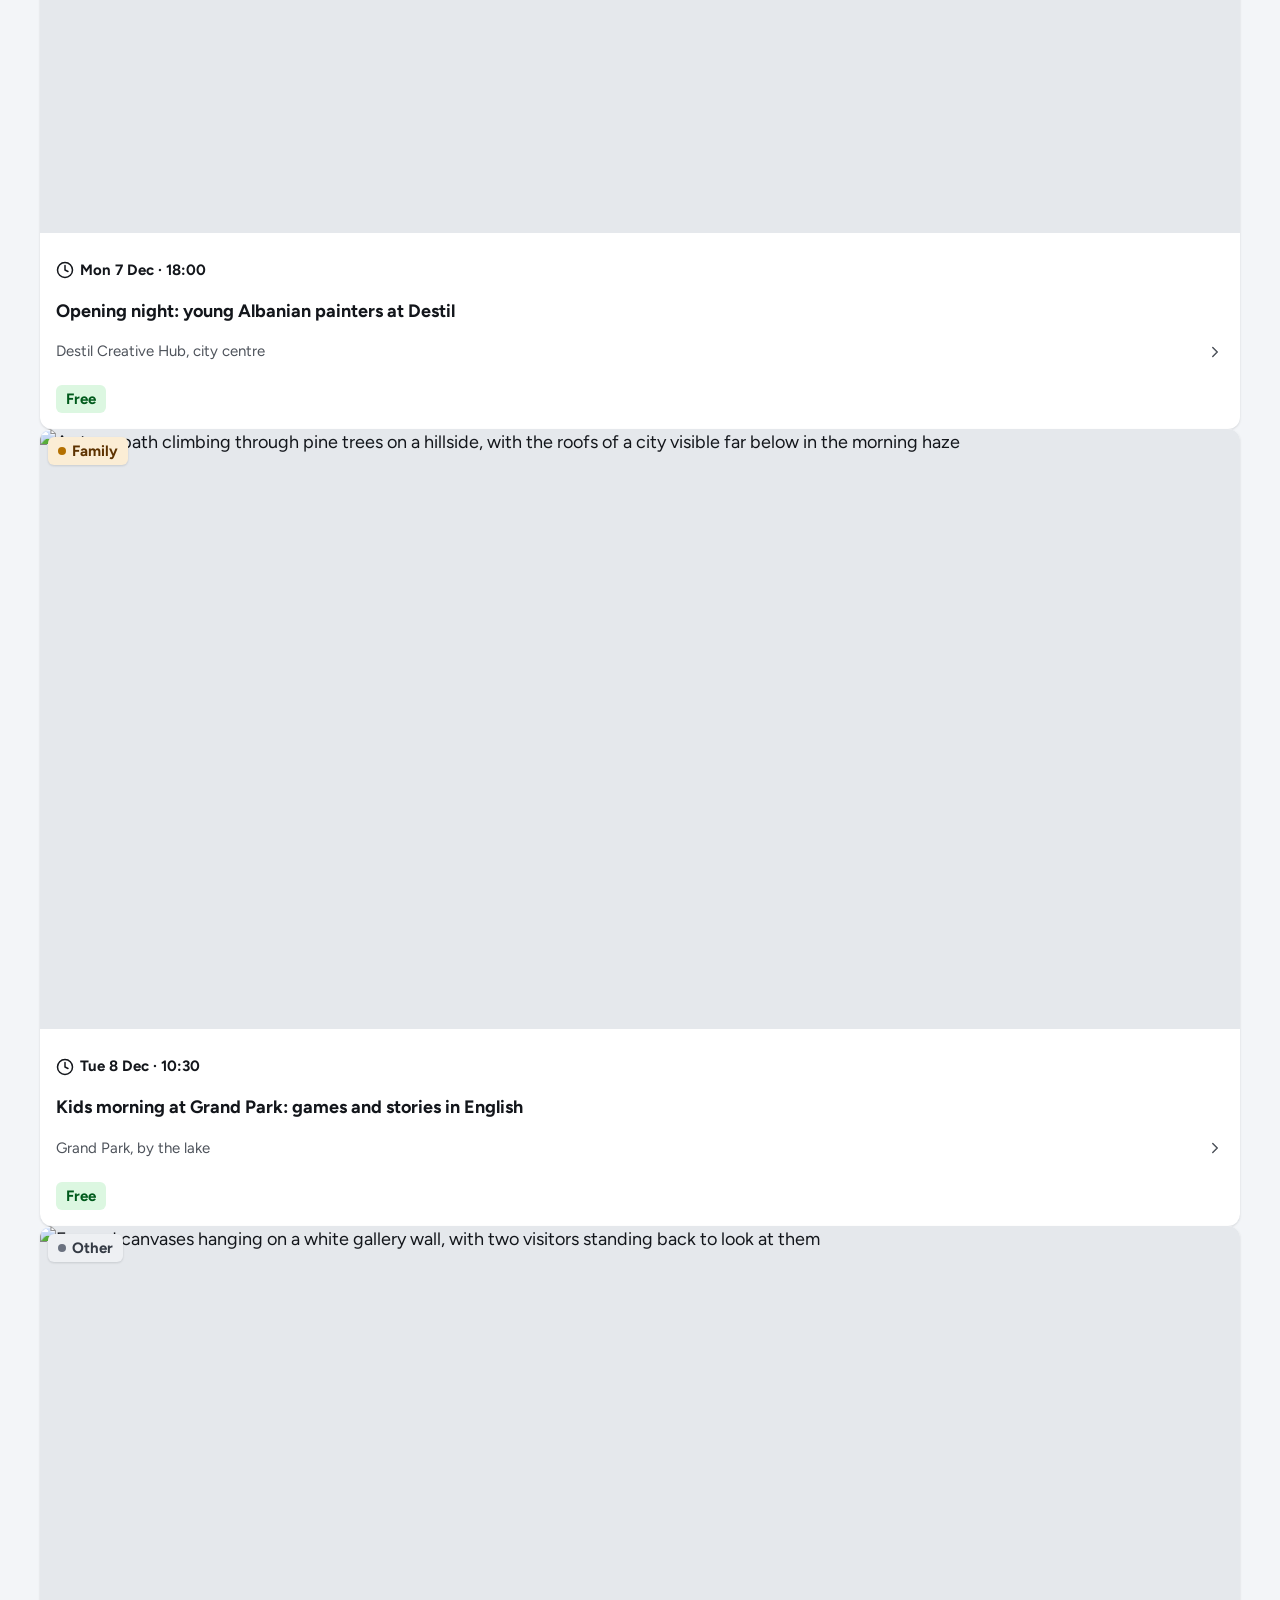
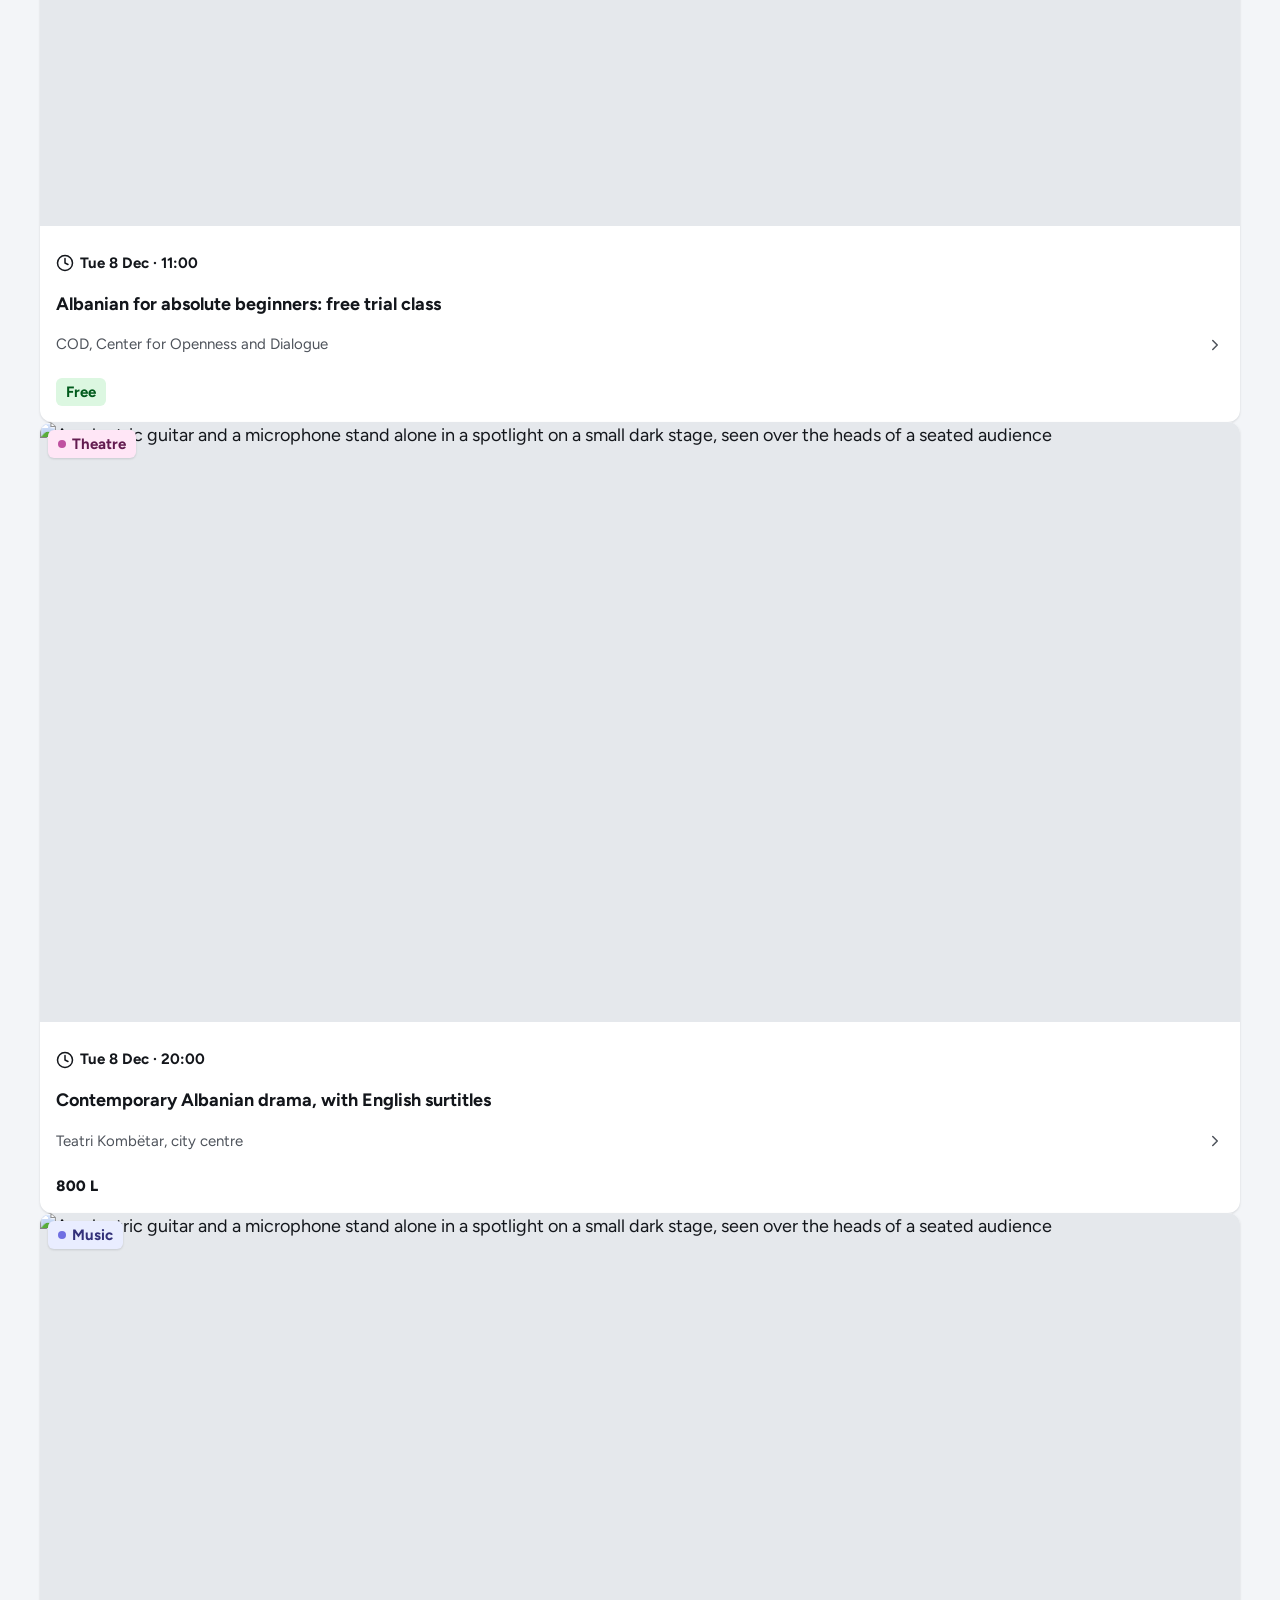
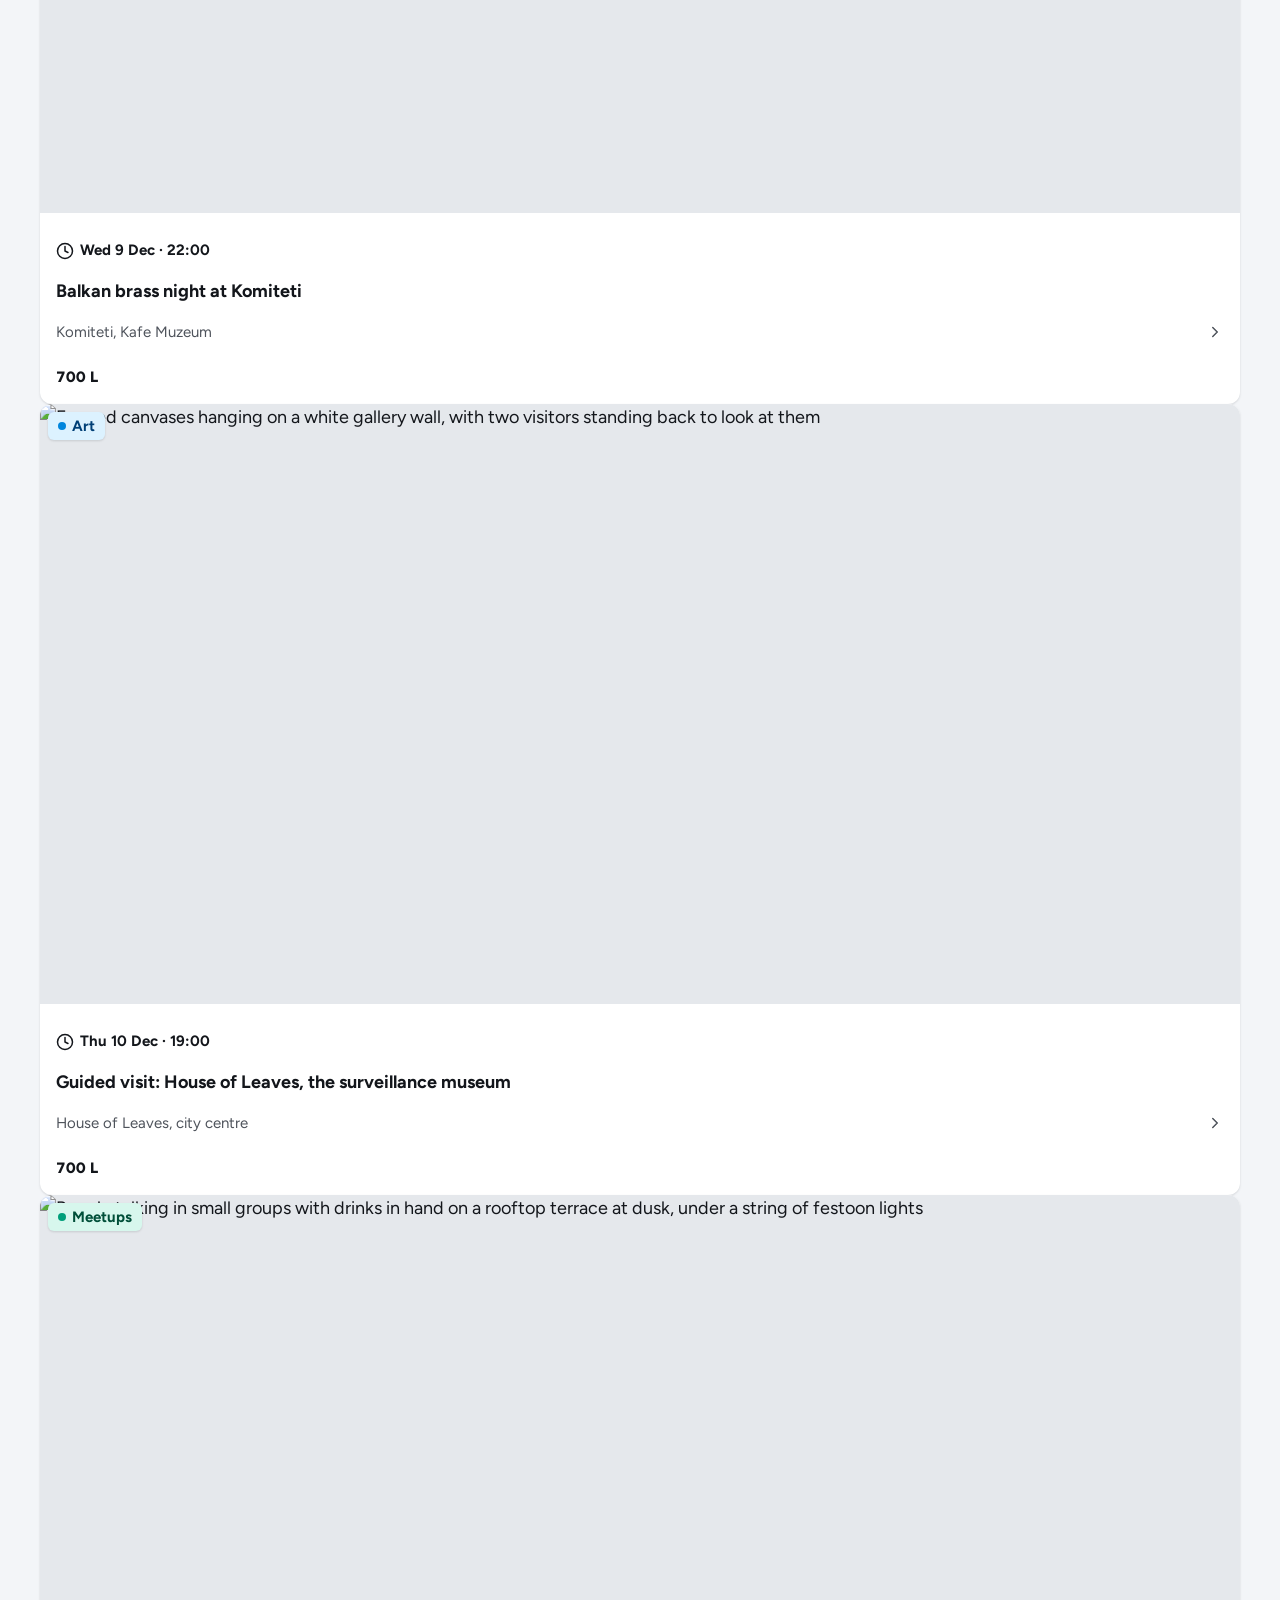
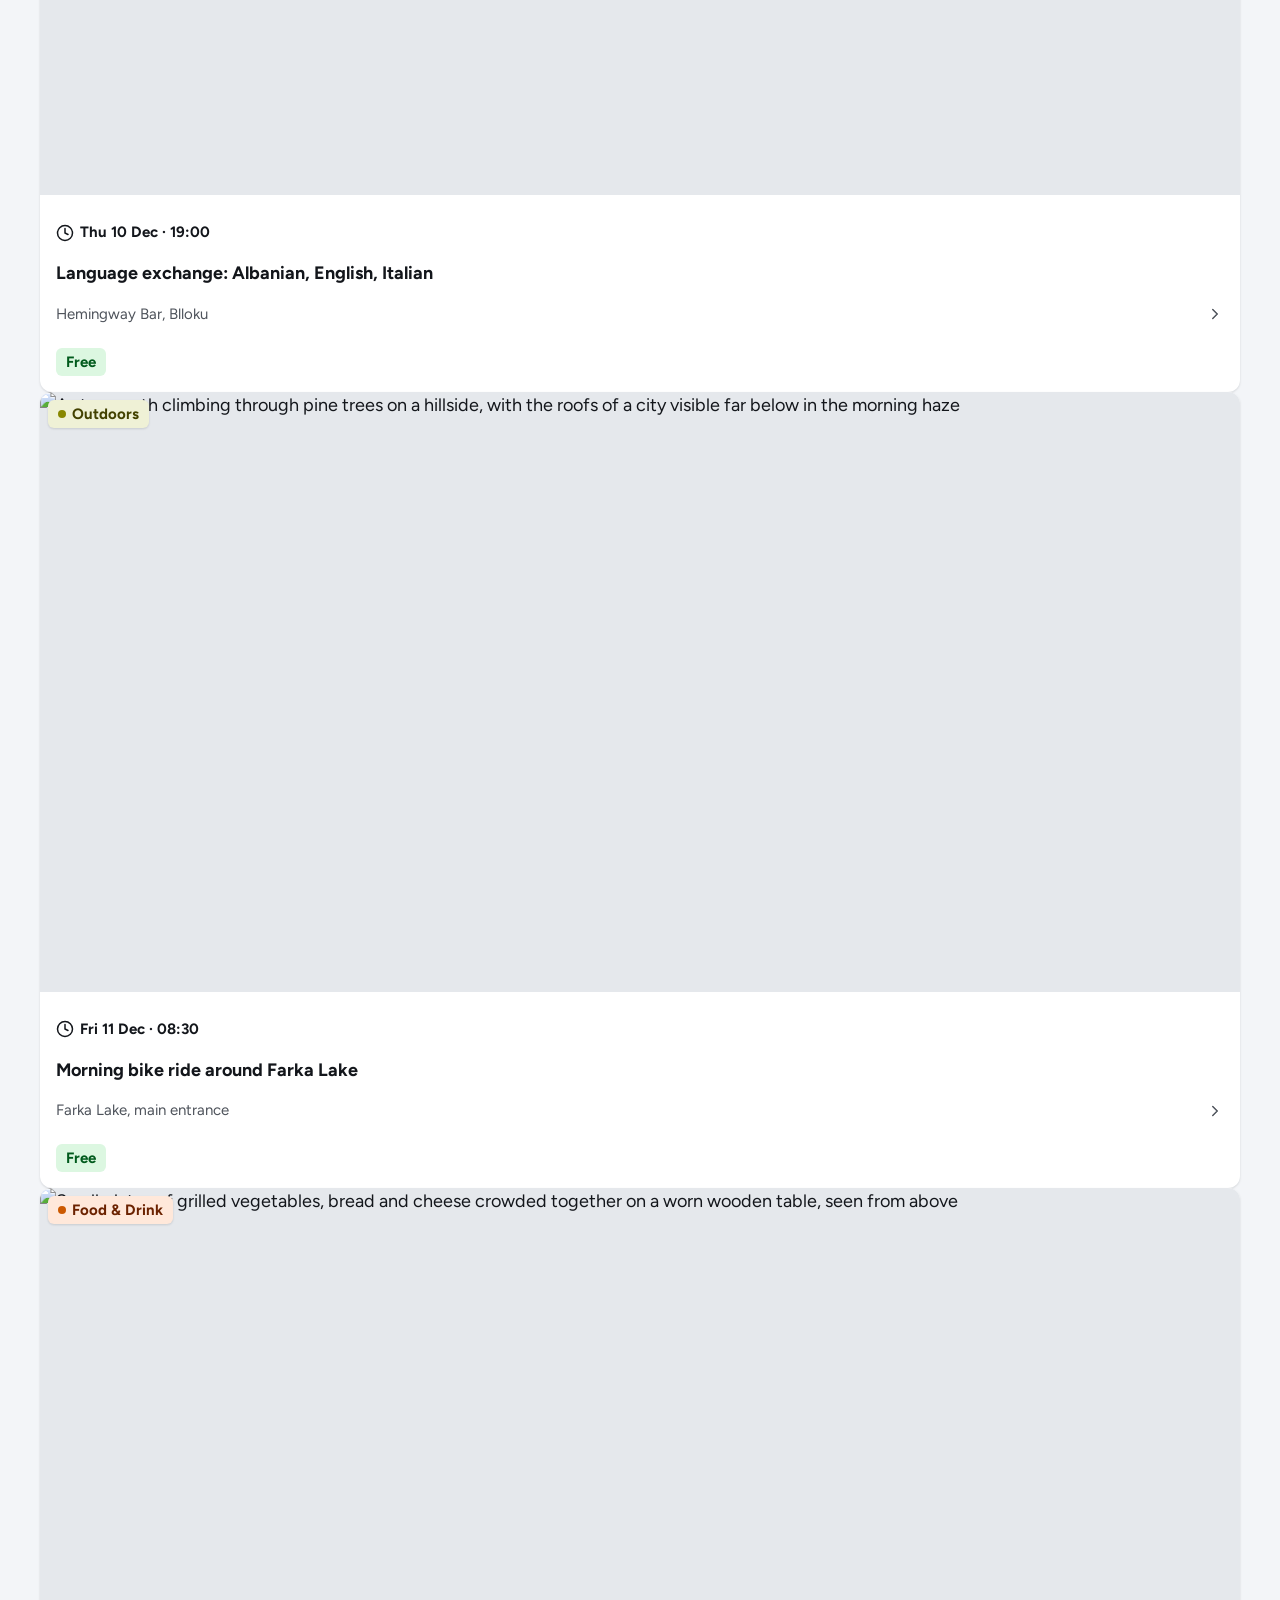
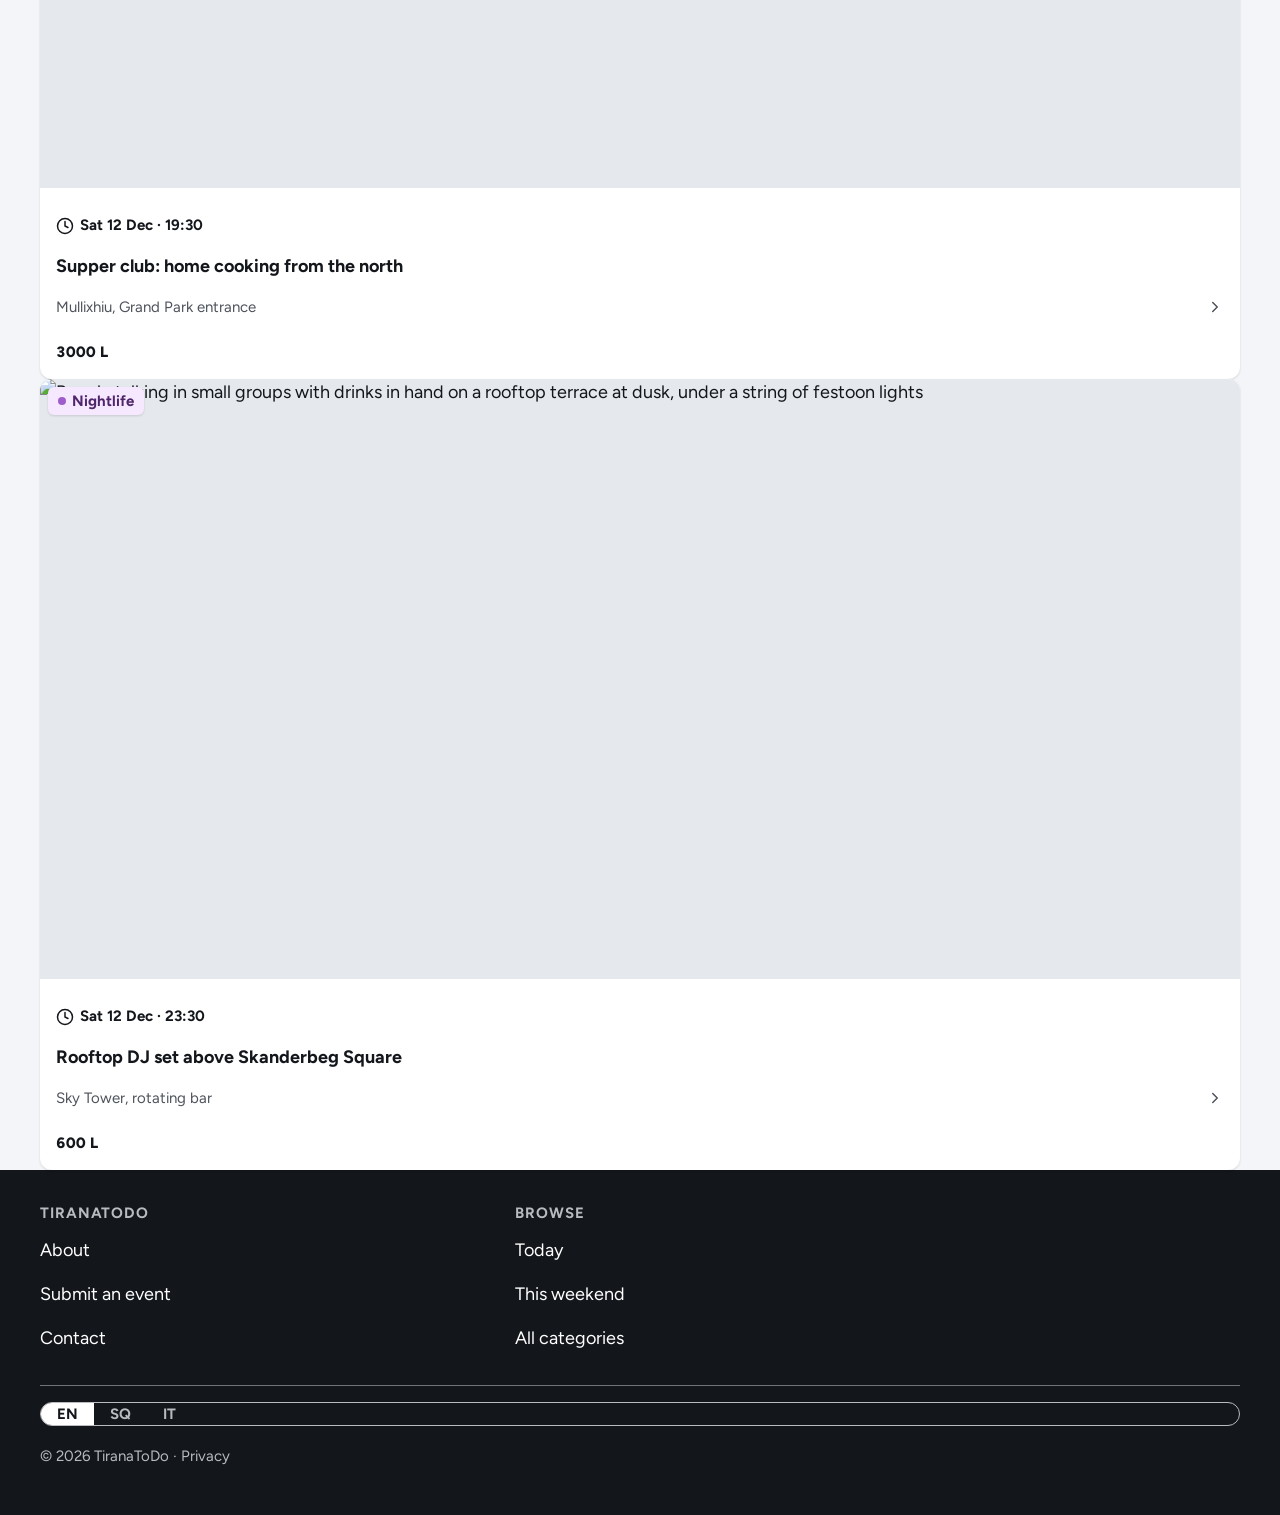
==== commit 46cee4d2: "Applica le decisioni visive di LORI, aggiunge la pagina Submit an event Decisioni di LORI applicate " ====
--- a/docs/index.html
+++ b/docs/index.html
@@ -20,9 +20,9 @@
   <a class="te-logo" href="./lista-eventi.html"><span class="te-logo__mark"></span>TiranaToDo</a>
   <ul class="te-nav">
     <li><a class="is-active" href="./lista-eventi.html">Events</a></li>
-    <li><a href="#">Submit an event</a></li>
+    <li><a href="./submit-evento.html">Submit an event</a></li>
   </ul>
-  <a class="te-btn te-btn--primary te-btn--s te-only-desktop" href="#"><svg class="te-ic te-ic--s" viewBox="0 0 24 24" aria-hidden="true"><path d="M5 12h14"></path><path d="M12 5v14"></path></svg>Add event</a>
+  <a class="te-btn te-btn--primary te-btn--s te-only-desktop" href="./submit-evento.html"><svg class="te-ic te-ic--s" viewBox="0 0 24 24" aria-hidden="true"><path d="M5 12h14"></path><path d="M12 5v14"></path></svg>Add event</a>
   <button class="te-btn te-btn--icon te-only-mobile" type="button" aria-label="Menu" style="border-color:transparent"><svg class="te-ic" viewBox="0 0 24 24" aria-hidden="true"><line x1="4" x2="20" y1="6" y2="6"></line><line x1="4" x2="20" y1="12" y2="12"></line><line x1="4" x2="20" y1="18" y2="18"></line></svg></button>
 </header>
 
@@ -72,7 +72,7 @@
       <h2 class="te-h2">No events match your filters</h2>
       <p class="te-body te-muted">Try another day or another category. Or clear the filters and see everything happening in Tirana this week.</p>
       <button class="te-btn te-btn--secondary" type="button" data-clear>Clear filters</button>
-      <p class="te-small te-muted">Know something that should be here? <a href="#">Submit an event</a></p>
+      <p class="te-small te-muted">Know something that should be here? <a href="./submit-evento.html">Submit an event</a></p>
     </div>
   </div>
 
@@ -117,7 +117,7 @@
         <p class="te-footer__title">TiranaToDo</p>
         <ul>
           <li><a href="#">About</a></li>
-          <li><a href="#">Submit an event</a></li>
+          <li><a href="./submit-evento.html">Submit an event</a></li>
           <li><a href="#">Contact</a></li>
         </ul>
       </div>
@@ -144,7 +144,7 @@
 <nav class="te-tabbar" aria-label="Main">
   <a class="te-tab is-active" href="./lista-eventi.html" aria-current="page"><svg class="te-ic" viewBox="0 0 24 24" aria-hidden="true"><path d="m3 9 9-7 9 7v11a2 2 0 0 1-2 2H5a2 2 0 0 1-2-2z"></path><polyline points="9 22 9 12 15 12 15 22"></polyline></svg>Home</a>
   <a class="te-tab" href="#"><svg class="te-ic" viewBox="0 0 24 24" aria-hidden="true"><circle cx="11" cy="11" r="8"></circle><path d="m21 21-4.3-4.3"></path></svg>Search</a>
-  <a class="te-tab te-tab--add" href="#"><span class="te-tab__fab"><svg class="te-ic" viewBox="0 0 24 24" aria-hidden="true"><path d="M5 12h14"></path><path d="M12 5v14"></path></svg></span>Add</a>
+  <a class="te-tab te-tab--add" href="./submit-evento.html"><span class="te-tab__fab"><svg class="te-ic" viewBox="0 0 24 24" aria-hidden="true"><path d="M5 12h14"></path><path d="M12 5v14"></path></svg></span>Add</a>
   <a class="te-tab" href="#"><svg class="te-ic" viewBox="0 0 24 24" aria-hidden="true"><path d="m19 21-7-4-7 4V5a2 2 0 0 1 2-2h10a2 2 0 0 1 2 2v16z"></path></svg>Saved</a>
   <a class="te-tab" href="#"><svg class="te-ic" viewBox="0 0 24 24" aria-hidden="true"><line x1="4" x2="20" y1="6" y2="6"></line><line x1="4" x2="20" y1="12" y2="12"></line><line x1="4" x2="20" y1="18" y2="18"></line></svg>Menu</a>
 </nav>
--- a/docs/pagine.css
+++ b/docs/pagine.css
@@ -1,159 +1,88 @@
-/* ══════════════════════════════════════════════════════════════════
-   TiranaToDo — classi di pagina non ancora nel design system.
+/* TiranaToDo — classi di pagina non ancora nel design system.
    Solo token --te-*: nessun colore, misura o raggio scritto a mano.
-   Da riportare in styles.css del DS quando LORI approva.
-   ═════════════════════════════════════════════════════════════════ */
+   Da riportare in styles.css del DS quando LORI approva. */
 
-/* [hidden] deve battere display:flex/grid delle classi te-* */
-[hidden]{display:none !important}
+@import url('https://fonts.googleapis.com/css2?family=Figtree:ital,wght@0,400;0,600;0,700;0,800;1,400;1,700&display=swap');
 
-/* ─── Card in evidenza (slot Featured) ─────────────────────────
-   Si distingue per bordo inchiostro + titolo 24, non per colore:
-   il rosso resta alle azioni. */
-.te-card--featured{border:1.5px solid var(--te-ink);box-shadow:var(--te-shadow-md)}
-.te-card--featured .te-card__title{font-size:var(--te-fs-h2);line-height:var(--te-lh-title)}
-.te-card--featured .te-card__body{padding:var(--te-sp-4)}
-.te-badge--featured{background:var(--te-ink);color:var(--te-on-ink)}
+.te-scroll>*{scroll-snap-align:start}
+.te-card__over>*{pointer-events:auto}
+.te-hero__bar>div{display:flex;gap:var(--te-sp-2)}
+.te-actions__row>*{flex:1 1 auto;min-width:0;padding-left:var(--te-sp-4);padding-right:var(--te-sp-4)}
 
 /* ══════════════════════════════════════════════════════════════════
-   CARD COMPATTA — la foto sale sopra il testo (04/09/2026)
-   ──────────────────────────────────────────────────────────────────
-   PRIMA: striscia di 104px sul fianco, alta quanto la card. Misurata
-   a 390 reali faceva 104 x 253. Su una foto 16:10 quel riquadro e' un
-   ritaglio verticale: si vedeva una fetta, non la scena.
-   PERCHE' NON BASTAVA ALLARGARE LA STRISCIA: a 390 la card e' larga
-   358 e il corpo ne usa 254 per tenere il titolo in tre righe e il
-   luogo in due. Ogni pixel dato alla foto e' un pixel tolto al testo,
-   che ricomincia a troncarsi — che e' il difetto riparato poche righe
-   piu' sotto. A quella larghezza non c'e' spazio da spostare: la foto
-   deve prendersi tutta la riga.
-   PERCHE' 2/1 E NON 16/10: a piena larghezza il riquadro passa a
-   358 x 179. In 16/10 sarebbe 358 x 224, cioe' quanto la card in
-   evidenza (356 x 223), e le due schede diventerebbero la stessa cosa.
-   Il 2/1 tiene la foto leggibile, lascia alla card in evidenza il suo
-   ruolo di pezzo grosso, e alza la pagina di meno.
-   COSTO: la card passa da 253 a ~350 di altezza. Dichiarato in consegna.
-   Le foto sorgente sono 700x438: il riquadro piu' largo che questa
-   regola produce e' 447 (due colonne a 959px), quindi non si sgranano.
-   ══════════════════════════════════════════════════════════════════ */
+   CARD COMPATTA — da striscia laterale (104px) a foto sopra, 2/1
+   (04/09/2026). Prima: riga icona-piu'-testo su 104px di larghezza,
+   titolo tagliato a 2 righe, luogo troncato con ellissi. Il problema
+   non era estetico: un luogo troncato tipo "Dajti Ekspres cable
+   car..." e' un'informazione persa, non una rifinitura. Ora la foto
+   sta sopra (aspect-ratio 2/1, larghezza piena della card) e il corpo
+   sotto ha tutta la larghezza della card per respirare: titolo su 3
+   righe, luogo su 2 righe intere invece di 1 troncata. Costo: la card
+   e' piu' alta, quindi meno eventi visibili sopra la piega — accettato
+   perche' la leggibilita' vince (criterio in testa a questo file). Se
+   in futuro serve il markup del riquadro-senza-foto, torna a essere il
+   div .te-media-empty al posto dell'<img>, dentro lo stesso
+   .te-card__media / .te-hero__media. */
 .te-card--list{flex-direction:column;align-items:stretch}
 .te-card--list .te-card__media{width:auto;aspect-ratio:2/1;align-self:auto}
-/* corpo: stessi margini della card normale, ora che il testo parte dal
-   bordo sinistro della scheda e non da fianco a una striscia */
 .te-card--list .te-card__body{flex:0 1 auto;padding:var(--te-sp-3) var(--te-sp-4) var(--te-sp-4)}
-
-/* ─── Card compatta: il nome dell'evento e' l'elemento che si legge
-   per primo. Il DS lo taglia a 2 righe; nella lista compatta i titoli
-   veri arrivano a 3 e venivano troncati a meta' parola. */
 .te-card--list .te-card__title{-webkit-line-clamp:3}
 /* stessa ragione sul luogo: "Dajti Ekspres cable car, lower station"
    veniva tagliato a meta'. Dove si va e' un fatto, non una rifinitura. */
 .te-card--list .te-card__place span{white-space:normal;display:-webkit-box;-webkit-line-clamp:2;-webkit-box-orient:vertical}
 
+/* Affordance "si apre" — la card e' gia' un <a>, ma a schermo non si
+   vede (niente hover utile su mobile). Un chevron muto (eredita
+   ink-muted da .te-card__place: zero colore scritto qui, mai rosso —
+   il rosso resta al voto "I'm interested") in fondo alla riga del
+   luogo, su OGNI card, compatta e featured, pagina lista e dettaglio:
+   non e' un secondo invito a cliccare in piu' del bottone di voto
+   dentro la card, e' la lettura di quello che gia' c'e'. Markup da
+   aggiungere in lista-eventi.html e dettaglio-evento.html: ultimo
+   figlio di ogni .te-card__place, un <svg class="te-ic te-ic--s
+   te-card__chevron" aria-hidden="true"> con <polyline points="9 18
+   15 12 9 6"> (chevron destro, viewBox 0 0 24 24). */
+.te-card__chevron{margin-left:auto}
+
 /* ══════════════════════════════════════════════════════════════════
-   SEGNAPOSTO IMMAGINE — stato "evento senza foto"
-   ──────────────────────────────────────────────────────────────────────
-   ⚠ NEL MOCKUP QUESTA REGOLA NON LA USA NESSUN RIQUADRO. Dal
-   04/09/2026 tutti e dodici i riquadri delle due pagine portano una
-   fotografia. Il codice non e' morto: e' lo stato di ripiego.
-   QUANDO ENTRA: quando l'evento arriva senza immagine, cioe' quando
-   l'organizzatore non ne carica nessuna. In produzione capitera'
-   spesso — non tutti caricano una foto — e allora il markup del
-   riquadro torna a essere il div .te-media-empty al posto dell'<img>,
-   dentro lo stesso .te-card__media / .te-hero__media. Il riquadro non
-   cambia di un pixel: la regola qui sotto ricalca esattamente
-   l'ingombro di un'immagine con object-fit:cover.
-   ⛔ Quindi non si cancella, nemmeno sembrando inutilizzata: la si
-   toglie solo il giorno in cui il sito garantisse una foto per ogni
-   evento, che non e' il caso.
-   ──────────────────────────────────────────────────────────────────────
-   Tre decisioni, e ognuna ha una ragione:
-   1. Occupa esattamente il riquadro della foto (position:absolute,
-      inset:0, come farebbe un img object-fit:cover): quando la foto
-      arriva non si muove un pixel, ne' in lista ne' nella testata.
-   2. Tessitura a righe diagonali + icona + una riga di testo. La
-      tessitura dice "qui manca un'immagine"; il blocco di tinta piatto
-      da solo si leggeva come decorazione. Le righe NON si animano:
-      lo shimmer e' dello skeleton (te-skel) e vuol dire "sto
-      caricando". Fermo = assenza, animato = attesa.
-   3. Il colore viene dalla triade della categoria (--cat, --cat-bg,
-      --cat-ink): undici tinte, quindi una lista non e' un muro
-      identico. ⛔ Nessun rosso: il rosso resta alle azioni, e un
-      segnaposto non e' un'azione.
-   Il campo e' un SVG inline (pattern in userSpaceOnUse, quindi righe
-   di 8px costanti nei tre ritagli); nessun file esterno, nessuna
-   richiesta di rete. L'id del pattern e' unico per pagina.
+   SEGNAPOSTO IMMAGINE — .te-media-empty, stato reale "evento senza
+   foto". Non e' usato nel mockup (ogni evento di esempio ha una foto),
+   ma resta: e' il fallback che la produzione userà davvero. Non si
+   cancella perche' oggi non si vede. */
+.te-media-empty{position:relative;display:flex;align-items:center;justify-content:center;overflow:hidden;background:var(--cat-bg,var(--te-surface-2))}
+.te-media-empty__bg{position:absolute;inset:0;opacity:.5}
+.te-media-empty__field{position:relative;display:flex;flex-direction:column;align-items:center;gap:var(--te-sp-1);color:var(--cat-ink,var(--te-ink-muted))}
+.te-media-empty__label{font-size:var(--te-fs-small);font-weight:700}
+
+.te-footer__lang{display:inline-flex;border:1.5px solid var(--te-on-ink-muted);border-radius:var(--te-r-pill);overflow:hidden}
+
+/* ══════════════════════════════════════════════════════════════════
+   SUBMIT AN EVENT — passi numerati e blocco email copiabile
+   (05/09/2026). Non c'e' modulo: la procedura passa da email. Il
+   blocco copiabile e' il pezzo centrale della pagina — per questo il
+   suo font-size e' il corpo (17px), non il 15 delle note: e' il
+   contenuto piu' importante, non una didascalia.
    ══════════════════════════════════════════════════════════════════ */
-.te-media-empty{position:absolute;inset:0;display:flex;flex-direction:column;align-items:center;justify-content:center;gap:var(--te-sp-2);padding:var(--te-sp-3);text-align:center;overflow:hidden}
-.te-media-empty__field{position:absolute;inset:0;width:100%;height:100%;display:block}
-.te-media-empty__bg{fill:var(--cat-bg,var(--te-surface-2))}
-.te-media-empty__stripe{fill:var(--cat,var(--te-line));fill-opacity:.16}
-.te-media-empty__mark{position:relative;display:flex;color:var(--cat-ink,var(--te-ink-muted))}
-.te-media-empty__mark .te-ic{width:28px;height:28px}
-/* 15px, peso 600, inchiostro di categoria sulla propria tinta: la
-   coppia piu' chiara delle undici (other) misura 8,2:1. */
-.te-media-empty__label{position:relative;font-size:var(--te-fs-small);font-weight:600;line-height:1.3;color:var(--cat-ink,var(--te-ink-muted))}
-/* ⚠ 04/09/2026 — qui c'erano due deroghe per la card compatta: etichetta
-   nascosta e icona a 24px, perche' la striscia da 104px non teneva il
-   testo. La striscia non c'e' piu' (riquadro 358 x 179 a 390), quindi
-   le deroghe sono cadute e il segnaposto della card compatta mostra
-   icona ed etichetta come tutti gli altri. La classe resta, lo stato
-   resta: e' solo la deroga che non serve piu'. */
-/* ritagli grandi: l'icona cresce, il testo no (pavimento 15px). */
-.te-card--featured .te-media-empty__mark .te-ic,.te-hero__media .te-media-empty__mark .te-ic{width:40px;height:40px}
+.te-steps{display:flex;flex-direction:column;gap:var(--te-sp-5);list-style:none;padding:0;margin:0}
+.te-step{display:flex;gap:var(--te-sp-3);align-items:flex-start}
+.te-step__num{width:32px;height:32px;flex:none;margin-top:2px;border-radius:50%;background:var(--te-ink);color:var(--te-on-ink);display:flex;align-items:center;justify-content:center;font-weight:800;font-size:var(--te-fs-small)}
+.te-step__body{display:flex;flex-direction:column;gap:2px}
+.te-step__title{font-size:var(--te-fs-body);font-weight:700;line-height:1.4;margin:0}
+.te-step__text{font-size:var(--te-fs-small);color:var(--te-ink-muted);line-height:1.4;margin:0}
 
-/* ─── Lista compatta che diventa colonne da 600px ────────────────── */
-.te-list--cols{display:grid;grid-template-columns:1fr;gap:var(--te-sp-3)}
-@media (min-width:600px){.te-list--cols{grid-template-columns:repeat(2,1fr);gap:var(--te-sp-4)}}
-@media (min-width:960px){.te-list--cols{grid-template-columns:repeat(3,1fr)}}
-
-/* ─── Skeleton di card compatta ────────────────────────────────
-   Segue la forma vera della card: foto sopra a 2/1, testo sotto.
-   Uno skeleton che promette una striscia laterale e poi consegna
-   un'altra impaginazione fa saltare la pagina al caricamento. */
-.te-skel-card{display:flex;flex-direction:column;background:var(--te-white);border-radius:var(--te-r-md);box-shadow:var(--te-shadow-sm);overflow:hidden}
-.te-skel-card__media{width:auto;aspect-ratio:2/1;border-radius:0}
-.te-skel-card__body{flex:1;min-width:0;display:flex;flex-direction:column;justify-content:center;gap:var(--te-sp-2);padding:var(--te-sp-3) var(--te-sp-4) var(--te-sp-4)}
-
-/* ─── Impaginazione di sezione ──────────────────────────────── */
-.te-section{padding:var(--te-sp-6) var(--te-gutter) 0}
-.te-pad{padding:0 var(--te-gutter)}
-.te-pad-t{padding-top:var(--te-sp-4)}
-.te-pad-b{padding-bottom:var(--te-sp-4)}
-.te-stack{display:flex;flex-direction:column;gap:var(--te-sp-3)}
-
-/* ─── Mostrare/nascondere per viewport ───────────────────────── */
-.te-only-desktop{display:none}
-.te-header--desktop{display:none}
-@media (min-width:960px){
-  /* la card in evidenza non si mangia la prima schermata: da 960 va su
-     due colonne, immagine a sinistra e fatti a destra. A 1280 l'altezza
-     scende da ~719px a ~420px e la lista entra sopra la piega. */
-  .te-card--featured{flex-direction:row;align-items:stretch}
-  .te-card--featured .te-card__media{width:58%;flex:none;aspect-ratio:16/10}
-  .te-card--featured .te-card__body{flex:1;justify-content:center;padding:var(--te-sp-8)}
-  /* le undici categorie ci stanno tutte: a schermo largo vanno a capo
-     invece di scorrere e tagliarsi contro il bordo destro */
-  .te-filters .te-scroll{flex-wrap:wrap;overflow-x:visible}
-  .te-only-desktop{display:inline-flex}
-  .te-only-mobile{display:none}
-  .te-header--desktop{display:flex}
-  .te-hero__bar--mobile{display:none}
-}
-
-/* ─── Piede: la scelta lingua non si stira ─────────────────────── */
-.te-footer__legal .te-footer__lang{align-self:flex-start;margin-bottom:var(--te-sp-2)}
-/* dentro .te-footer__legal il DS azzera min-height sui link (riga legale
-   in prosa): qui il selettore lingua e' un comando, torna a 44. */
-.te-footer__legal .te-footer__lang a{display:inline-flex;min-height:var(--te-tap)}
-/* link dentro la riga legale: area toccabile 44 senza spostare la riga */
-.te-footer__legal p a{display:inline-block;padding-block:var(--te-sp-4);margin-block:calc(var(--te-sp-4) * -1)}
+.te-copybox-head{display:flex;align-items:center;justify-content:space-between;gap:var(--te-sp-2);margin-bottom:var(--te-sp-2)}
+.te-copybox-label{font-size:var(--te-fs-small);font-weight:700;color:var(--te-ink-muted)}
+/* pre-wrap + overflow-wrap:anywhere: un indirizzo o un segnaposto
+   lungo va a capo, non spinge la pagina in scorrimento orizzontale. */
+.te-copybox{border:1.5px solid var(--te-line);border-radius:var(--te-r-md);background:var(--te-surface-2);padding:var(--te-sp-4);font-family:ui-monospace,Menlo,monospace;font-size:var(--te-fs-body);line-height:var(--te-lh-body);color:var(--te-ink);white-space:pre-wrap;overflow-wrap:anywhere;margin:0}
+/* segnaposto dichiarato dentro il blocco: tinta di avviso (la stessa
+   coppia di "Last seats"), mai rosso — il rosso resta alle azioni. */
+.te-ph{background:var(--te-warn-bg);color:var(--te-warn-ink);padding:0 4px;border-radius:var(--te-r-sm);font-style:normal}
 
 /* ══════════════════════════════════════════════════════════════════
    DEV ONLY — barra di scelta dello stato. Non fa parte del design:
-   si toglie in produzione insieme allo <script> in fondo alla pagina.
-   ═════════════════════════════════════════════════════════════════ */
-.dev-bar{display:flex;align-items:center;gap:var(--te-sp-2);flex-wrap:wrap;padding:var(--te-sp-2) var(--te-gutter);background:var(--te-surface-3);border-bottom:1px solid var(--te-line);font-family:var(--te-font);font-size:var(--te-fs-small);color:var(--te-ink);line-height:1.4}
-.dev-bar b{font-weight:700}
-.dev-bar a{display:inline-flex;align-items:center;min-height:var(--te-tap);padding:0 var(--te-sp-3);border-radius:var(--te-r-pill);border:1.5px solid var(--te-line);background:var(--te-white);color:var(--te-ink);text-decoration:none;font-weight:600}
-.dev-bar a.is-on{background:var(--te-ink);color:var(--te-on-ink);border-color:var(--te-ink)}
+   si toglie in produzione insieme allo <script> in fondo alla pagina. */
+.dev-bar{position:sticky;top:0;z-index:999;display:flex;flex-wrap:wrap;gap:var(--te-sp-2);align-items:center;padding:var(--te-sp-2) var(--te-sp-4);background:var(--te-surface-3);border-bottom:1.5px solid var(--te-line);font-size:var(--te-fs-small)}
+.dev-bar__label{font-weight:700;color:var(--te-ink-muted)}
+.dev-bar button{font-size:var(--te-fs-small);padding:var(--te-sp-1) var(--te-sp-3)}
+.dev-bar button.is-active{background:var(--te-ink);color:var(--te-on-ink);border-color:var(--te-ink)}
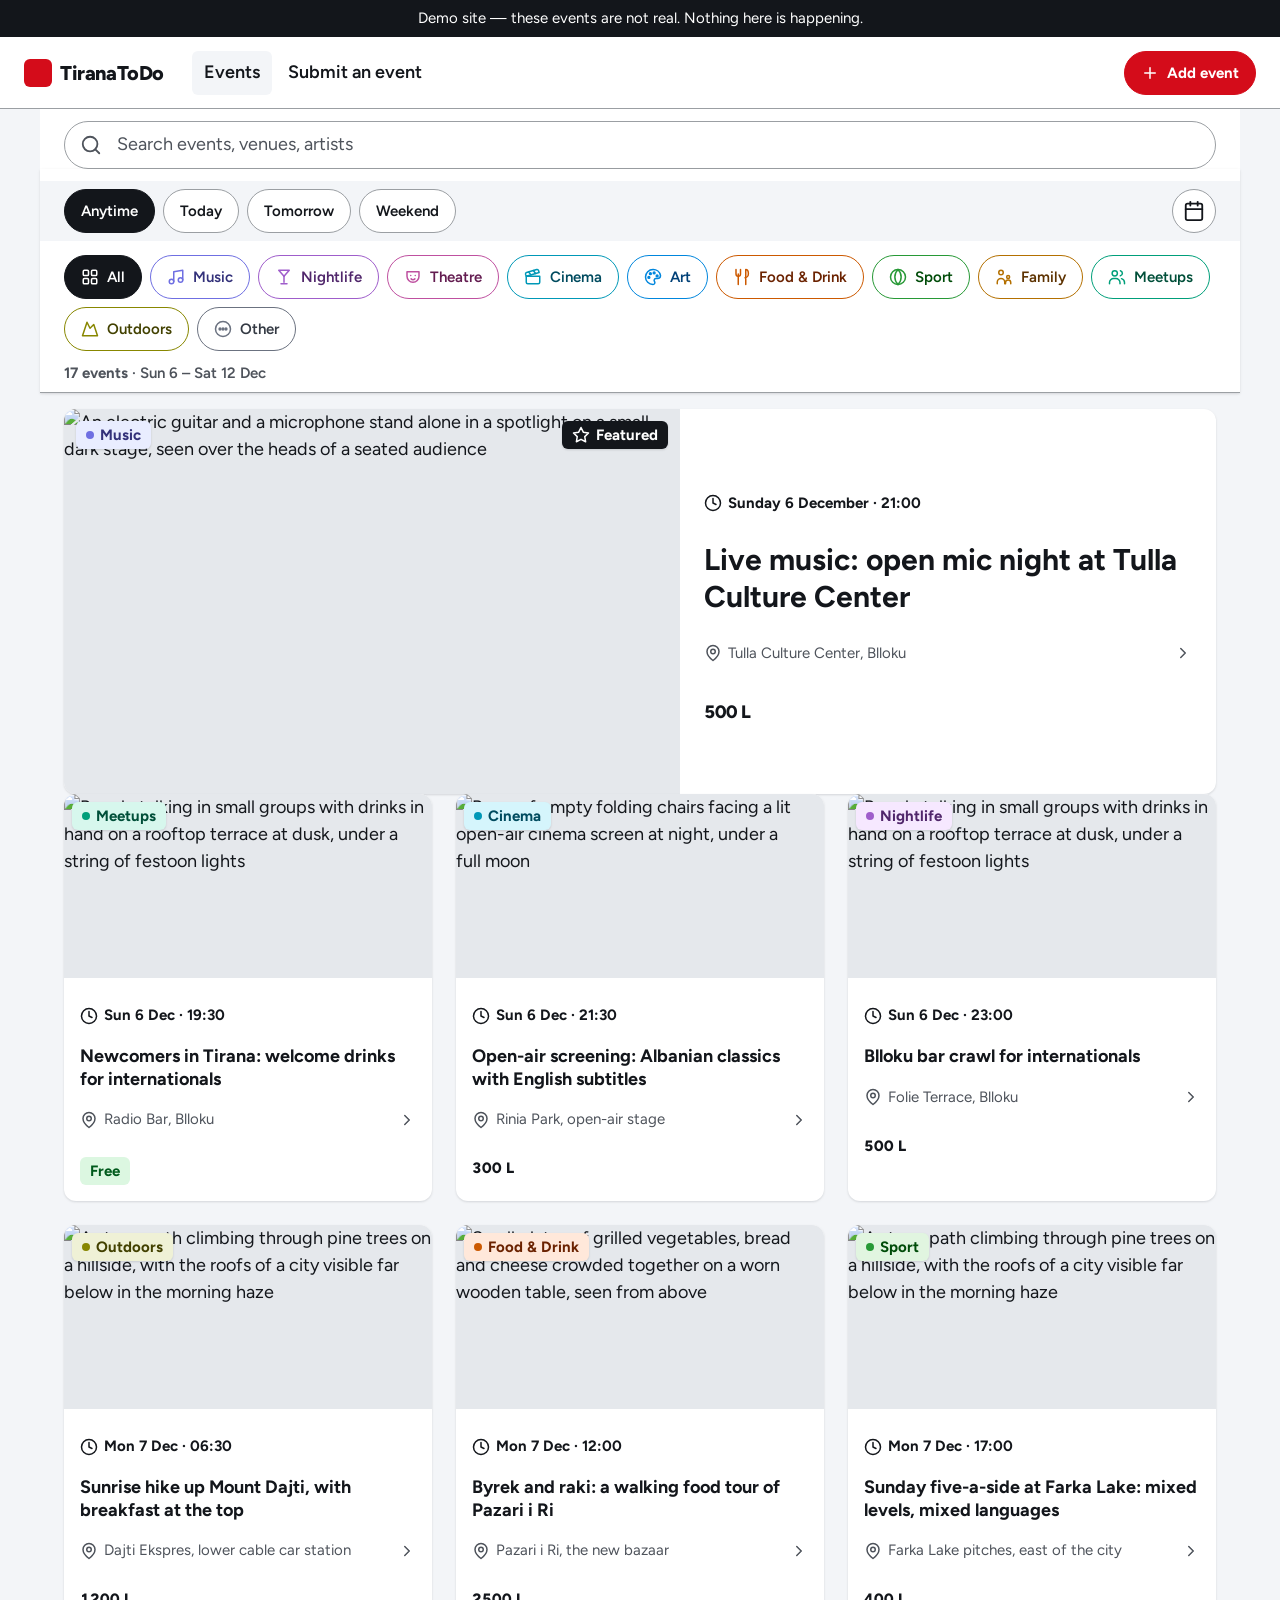
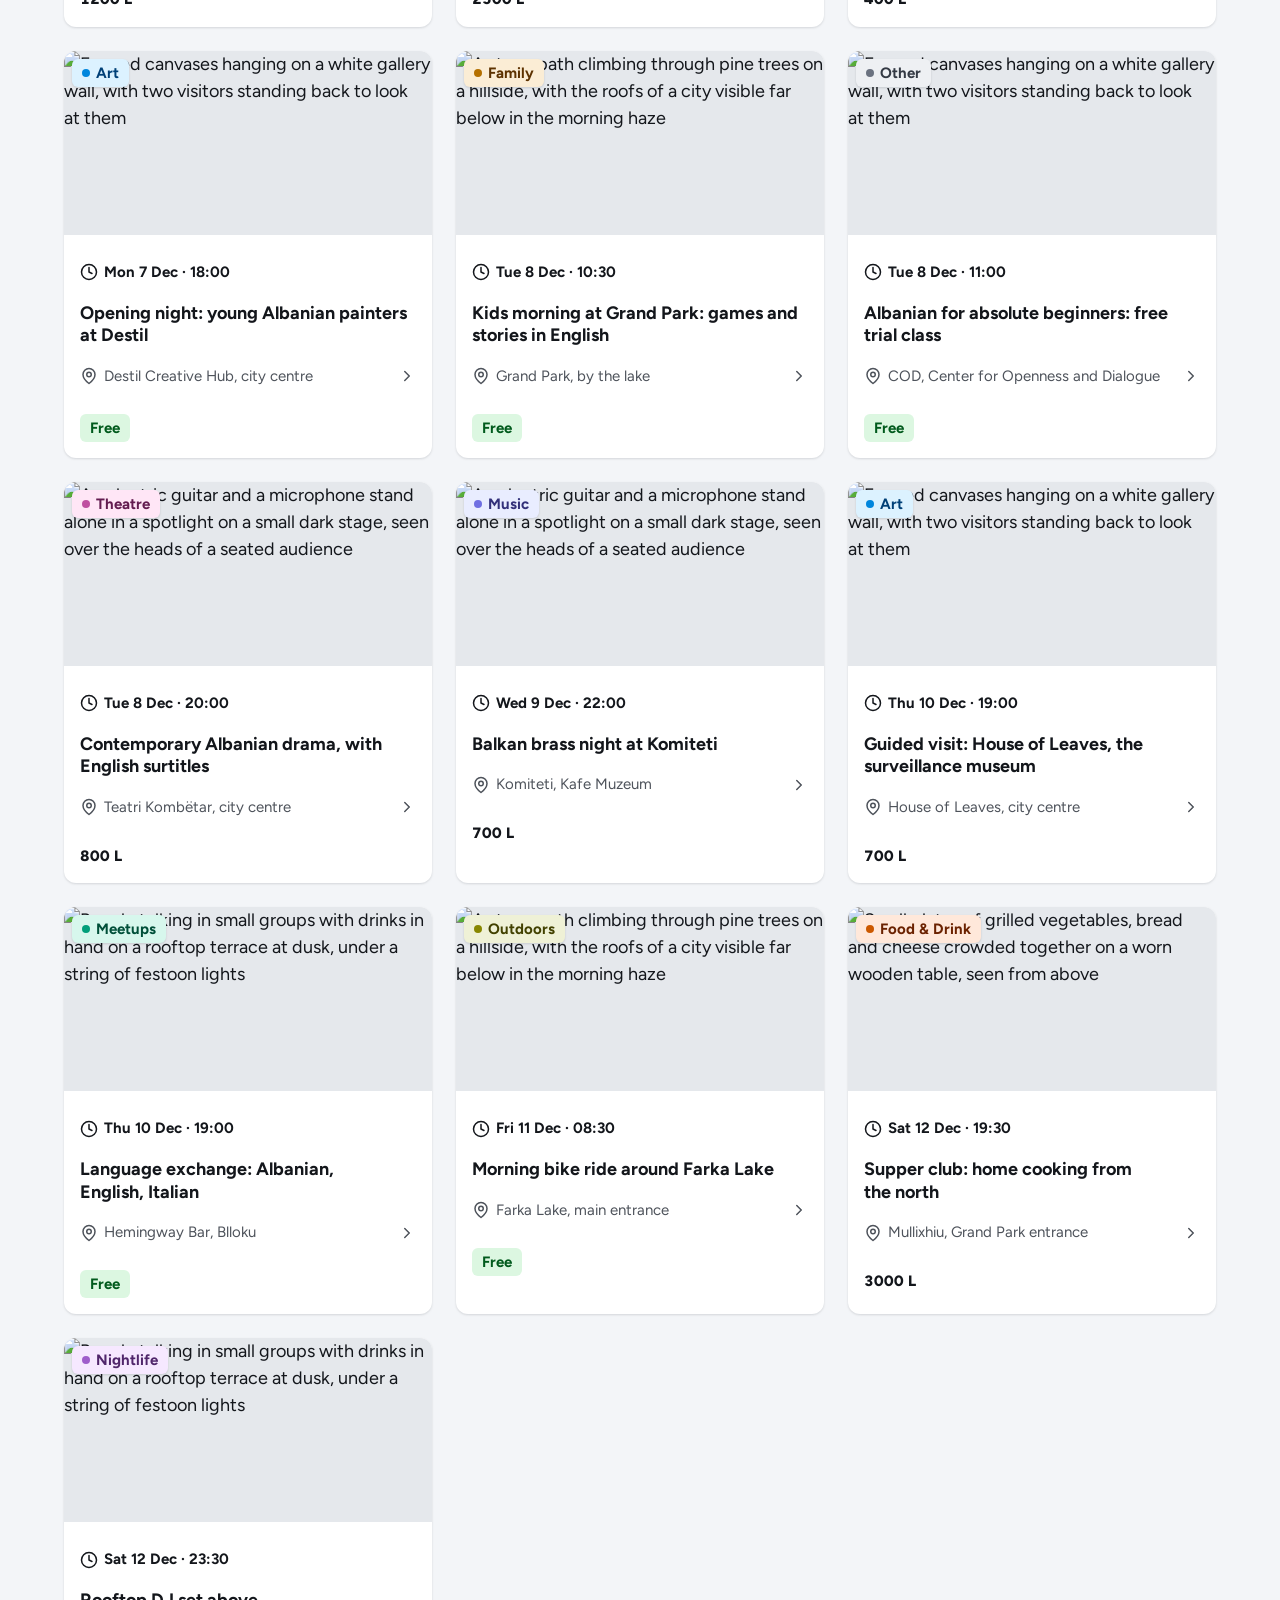
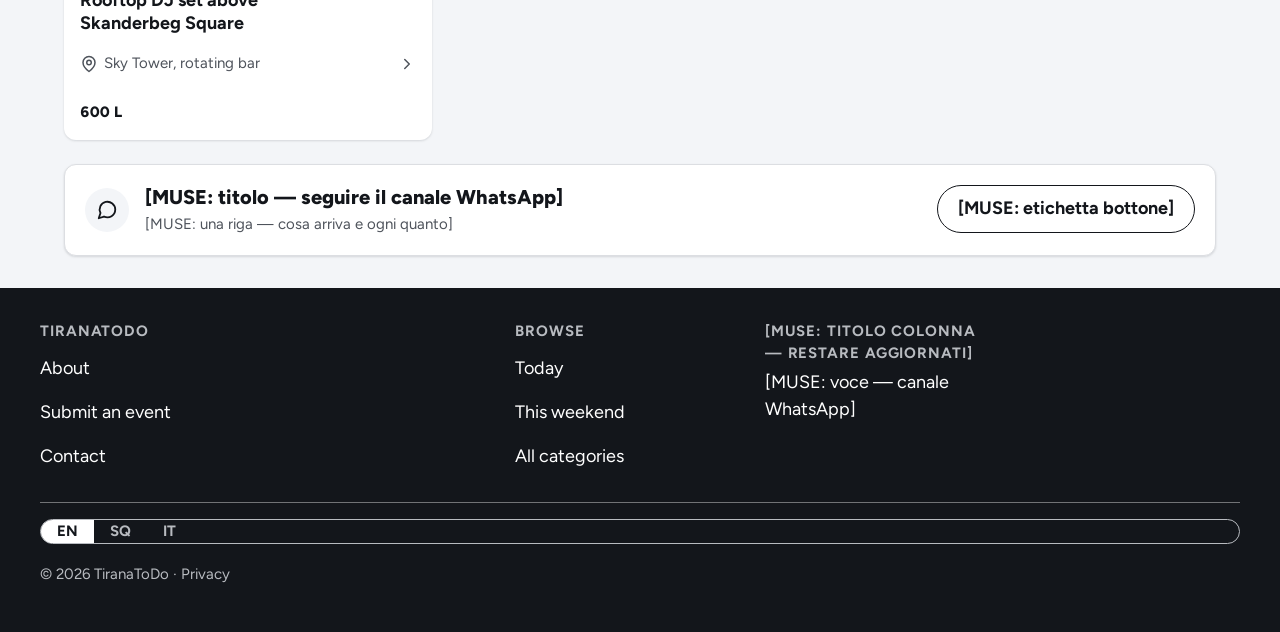
==== commit 5f4937df: "Filtri colorati, griglia orizzontale, canale WhatsApp nel piede Riporta nelle pagine vive le decisio" ====
--- a/docs/index.html
+++ b/docs/index.html
@@ -37,30 +37,43 @@
     </div>
   </div>
 
+  <!-- ══════════════════════════════════════════════════════════════
+       FILTRI — due domande, due terreni (LORI, 05/09/2026)
+       Riga 1 QUANDO: fascia grigia a tutta larghezza, pastiglie
+       monocrome, "Pick a date" fissa a destra fuori dallo scorrevole.
+       Riga 2 COSA: fondo bianco, pastiglie con tinta e icona.
+       Il fondo diverso e' il segnale piu' forte; il colore il secondo;
+       lo spazio il terzo. Acceso = nero in tutte e due le righe: e' la
+       regola del design system e tiene insieme le due file.
+       ⚡ data-cat serve al COLORE (lo aggancia il design system),
+       data-cat-key serve al FILTRO (lo legge app.js). Servono tutti e due.
+       ══════════════════════════════════════════════════════════════ -->
   <div class="te-filters">
-    <div class="te-scroll" role="group" aria-label="Date" data-filter="date">
-      <button class="te-chip is-active" type="button" aria-pressed="true" data-date="anytime">Anytime</button>
-      <button class="te-chip" type="button" aria-pressed="false" data-date="today">Today</button>
-      <button class="te-chip" type="button" aria-pressed="false" data-date="tomorrow">Tomorrow</button>
-      <button class="te-chip" type="button" aria-pressed="false" data-date="weekend">Weekend</button>
-      <button class="te-chip te-chip--icon" type="button" aria-label="Pick a date"><svg class="te-ic" viewBox="0 0 24 24" aria-hidden="true"><path d="M8 2v4"></path><path d="M16 2v4"></path><rect width="18" height="18" x="3" y="4" rx="2"></rect><path d="M3 10h18"></path></svg></button>
+    <div class="te-filters__when">
+      <div class="te-scroll" role="group" aria-label="Date" data-filter="date">
+        <button class="te-chip is-active" type="button" aria-pressed="true" data-date="anytime">Anytime</button>
+        <button class="te-chip" type="button" aria-pressed="false" data-date="today">Today</button>
+        <button class="te-chip" type="button" aria-pressed="false" data-date="tomorrow">Tomorrow</button>
+        <button class="te-chip" type="button" aria-pressed="false" data-date="weekend">Weekend</button>
+      </div>
+      <button class="te-chip te-chip--icon te-filters__pick" type="button" aria-label="Pick a date"><svg class="te-ic" viewBox="0 0 24 24" aria-hidden="true"><path d="M8 2v4"></path><path d="M16 2v4"></path><rect width="18" height="18" x="3" y="4" rx="2"></rect><path d="M3 10h18"></path></svg></button>
     </div>
     <div class="te-scroll" role="group" aria-label="Categories" data-filter="cat">
-      <button class="te-chip is-active" type="button" aria-pressed="true" data-cat-key="all">All</button>
-      <button class="te-chip" type="button" aria-pressed="false" data-cat-key="music"><i class="te-dot"></i>Music</button>
-      <button class="te-chip" type="button" aria-pressed="false" data-cat-key="nightlife"><i class="te-dot"></i>Nightlife</button>
-      <button class="te-chip" type="button" aria-pressed="false" data-cat-key="theatre"><i class="te-dot"></i>Theatre</button>
-      <button class="te-chip" type="button" aria-pressed="false" data-cat-key="cinema"><i class="te-dot"></i>Cinema</button>
-      <button class="te-chip" type="button" aria-pressed="false" data-cat-key="art"><i class="te-dot"></i>Art</button>
-      <button class="te-chip" type="button" aria-pressed="false" data-cat-key="food"><i class="te-dot"></i>Food &amp; Drink</button>
-      <button class="te-chip" type="button" aria-pressed="false" data-cat-key="sport"><i class="te-dot"></i>Sport</button>
-      <button class="te-chip" type="button" aria-pressed="false" data-cat-key="family"><i class="te-dot"></i>Family</button>
-      <button class="te-chip" type="button" aria-pressed="false" data-cat-key="meetups"><i class="te-dot"></i>Meetups</button>
-      <button class="te-chip" type="button" aria-pressed="false" data-cat-key="outdoors"><i class="te-dot"></i>Outdoors</button>
-      <button class="te-chip" type="button" aria-pressed="false" data-cat-key="other"><i class="te-dot"></i>Other</button>
+      <button class="te-chip is-active" type="button" aria-pressed="true" data-cat-key="all"><svg class="te-ic te-ic--s te-chip__ic" viewBox="0 0 24 24" aria-hidden="true"><rect x="3" y="3" width="7" height="7" rx="1.5"></rect><rect x="14" y="3" width="7" height="7" rx="1.5"></rect><rect x="3" y="14" width="7" height="7" rx="1.5"></rect><rect x="14" y="14" width="7" height="7" rx="1.5"></rect></svg>All</button>
+      <button class="te-chip te-chip--cat" type="button" aria-pressed="false" data-cat-key="music" data-cat="music"><svg class="te-ic te-ic--s te-chip__ic" viewBox="0 0 24 24" aria-hidden="true"><path d="M9 18V5l12-2v13"></path><circle cx="6" cy="18" r="3"></circle><circle cx="18" cy="16" r="3"></circle></svg>Music</button>
+      <button class="te-chip te-chip--cat" type="button" aria-pressed="false" data-cat-key="nightlife" data-cat="nightlife"><svg class="te-ic te-ic--s te-chip__ic" viewBox="0 0 24 24" aria-hidden="true"><path d="M5 3h14l-7 8Z"></path><path d="M12 11v8"></path><path d="M8 21h8"></path></svg>Nightlife</button>
+      <button class="te-chip te-chip--cat" type="button" aria-pressed="false" data-cat-key="theatre" data-cat="theatre"><svg class="te-ic te-ic--s te-chip__ic" viewBox="0 0 24 24" aria-hidden="true"><path d="M4 5h16v6a8 8 0 0 1-16 0Z"></path><path d="M9 10h.01"></path><path d="M15 10h.01"></path><path d="M9.5 14.5a3.5 3.5 0 0 0 5 0"></path></svg>Theatre</button>
+      <button class="te-chip te-chip--cat" type="button" aria-pressed="false" data-cat-key="cinema" data-cat="cinema"><svg class="te-ic te-ic--s te-chip__ic" viewBox="0 0 24 24" aria-hidden="true"><path d="M20.2 6 3 11l-.9-2.4c-.3-1.1.3-2.2 1.3-2.5l13.5-4c1.1-.3 2.2.3 2.5 1.3Z"></path><path d="m6.2 5.3 3.1 3.9"></path><path d="m12.4 3.4 3.1 4"></path><path d="M3 11h18v8a2 2 0 0 1-2 2H5a2 2 0 0 1-2-2Z"></path></svg>Cinema</button>
+      <button class="te-chip te-chip--cat" type="button" aria-pressed="false" data-cat-key="art" data-cat="art"><svg class="te-ic te-ic--s te-chip__ic" viewBox="0 0 24 24" aria-hidden="true"><path d="M12 2a10 10 0 0 0 0 20 2.5 2.5 0 0 0 2-4 2.5 2.5 0 0 1 2-4h2a4 4 0 0 0 4-4 10 10 0 0 0-10-8Z"></path><circle cx="8.5" cy="7.5" r="1.2" fill="currentColor"></circle><circle cx="13.5" cy="6.5" r="1.2" fill="currentColor"></circle><circle cx="6.5" cy="12.5" r="1.2" fill="currentColor"></circle><circle cx="17.5" cy="10.5" r="1.2" fill="currentColor"></circle></svg>Art</button>
+      <button class="te-chip te-chip--cat" type="button" aria-pressed="false" data-cat-key="food" data-cat="food"><svg class="te-ic te-ic--s te-chip__ic" viewBox="0 0 24 24" aria-hidden="true"><path d="M4 2v6a3 3 0 0 0 6 0V2"></path><path d="M7 8v14"></path><path d="M17 22V2c2.2 0 3.5 2.2 3.5 5.5S18.2 13 16 13h1"></path></svg>Food &amp; Drink</button>
+      <button class="te-chip te-chip--cat" type="button" aria-pressed="false" data-cat-key="sport" data-cat="sport"><svg class="te-ic te-ic--s te-chip__ic" viewBox="0 0 24 24" aria-hidden="true"><circle cx="12" cy="12" r="10"></circle><path d="M12 2a14 14 0 0 0 0 20"></path><path d="M12 2a14 14 0 0 1 0 20"></path></svg>Sport</button>
+      <button class="te-chip te-chip--cat" type="button" aria-pressed="false" data-cat-key="family" data-cat="family"><svg class="te-ic te-ic--s te-chip__ic" viewBox="0 0 24 24" aria-hidden="true"><circle cx="8" cy="6" r="3"></circle><path d="M3 21v-2a5 5 0 0 1 10 0v2"></path><circle cx="17.5" cy="12" r="2"></circle><path d="M14 21v-1.5a3.5 3.5 0 0 1 7 0V21"></path></svg>Family</button>
+      <button class="te-chip te-chip--cat" type="button" aria-pressed="false" data-cat-key="meetups" data-cat="meetups"><svg class="te-ic te-ic--s te-chip__ic" viewBox="0 0 24 24" aria-hidden="true"><circle cx="9" cy="7" r="3.5"></circle><path d="M2 21v-1.5A5.5 5.5 0 0 1 7.5 14h3A5.5 5.5 0 0 1 16 19.5V21"></path><path d="M16.5 3.6a3.5 3.5 0 0 1 0 6.8"></path><path d="M18 14.2a5.5 5.5 0 0 1 4 5.3V21"></path></svg>Meetups</button>
+      <button class="te-chip te-chip--cat" type="button" aria-pressed="false" data-cat-key="outdoors" data-cat="outdoors"><svg class="te-ic te-ic--s te-chip__ic" viewBox="0 0 24 24" aria-hidden="true"><path d="m8 3 4 8 5-5 5 15H2Z"></path></svg>Outdoors</button>
+      <button class="te-chip te-chip--cat" type="button" aria-pressed="false" data-cat-key="other" data-cat="other"><svg class="te-ic te-ic--s te-chip__ic" viewBox="0 0 24 24" aria-hidden="true"><circle cx="12" cy="12" r="10"></circle><circle cx="8" cy="12" r="1.2" fill="currentColor"></circle><circle cx="12" cy="12" r="1.2" fill="currentColor"></circle><circle cx="16" cy="12" r="1.2" fill="currentColor"></circle></svg>Other</button>
     </div>
     <div class="te-results"><span><b data-count>17 events</b><span data-range></span></span></div>
-          </div>
+  </div>
 
   <!-- Le card le disegna app.js leggendo eventi.js. ⛔ Non si scrivono a mano:
        una card scritta a mano non risponde ai filtri e invecchia da sola. -->
@@ -90,8 +103,7 @@
       </div>
     </section>
     <section class="te-group">
-      <h2 class="te-group__title"><span class="te-skel te-skel--title" style="display:block;width:180px"></span></h2>
-      <div class="te-list--cols te-pad" style="padding-bottom:var(--te-sp-6)">
+      <div class="te-grid te-pad" style="padding-bottom:var(--te-sp-6)">
         <div class="te-skel-card">
           <div class="te-skel te-skel-card__media"></div>
           <div class="te-skel-card__body"><div class="te-skel te-skel--line" style="width:45%"></div><div class="te-skel te-skel--title" style="width:95%"></div><div class="te-skel te-skel--line" style="width:65%"></div></div>
@@ -107,6 +119,31 @@
       </div>
     </section>
   </div>
+
+  <!-- ══════════════════════════════════════════════════════════════
+       AGGANCIO AL CANALE — in fondo alla lista (LORI, 05/09/2026).
+       Sta qui e non in cima perche' chi arriva in fondo ha gia' letto:
+       e' il momento in cui o esce o vuole il prossimo giro.
+       ⛔ Non nella tabbar: li c'e' gia' il FAB rosso "Add", che e'
+       l'azione di chi ORGANIZZA. Mettere "Follow" accanto vorrebbe dire
+       due pubblici diversi a due centimetri di distanza.
+       ⛔ Il bottone NON prende il verde di WhatsApp: il canale si
+       riconosce dal GLIFO, non dalla tinta. Il glifo qui e' un fumetto
+       nostro, SEGNAPOSTO: il marchio di terzi si incolla dal file
+       ufficiale in fase di costruzione, non si ridisegna.
+       URL: il canale non esiste ancora — href="#" e data-ph, come
+       events@tiranatodo.com in submit-evento.html.
+       ══════════════════════════════════════════════════════════════ -->
+  <section class="te-pad" style="padding-top:var(--te-sp-6);padding-bottom:var(--te-sp-8)" aria-label="Stay updated">
+    <div class="te-follow">
+      <span class="te-follow__icon" aria-hidden="true"><svg class="te-ic" viewBox="0 0 24 24"><path d="M21 11.5a8.5 8.5 0 0 1-12.3 7.6L3 21l1.9-5.7A8.5 8.5 0 1 1 21 11.5Z"></path></svg></span>
+      <div class="te-follow__body">
+        <p class="te-follow__title">[MUSE: titolo — seguire il canale WhatsApp]</p>
+        <p class="te-follow__text">[MUSE: una riga — cosa arriva e ogni quanto]</p>
+      </div>
+      <a class="te-btn te-btn--secondary" href="#" data-ph="whatsapp-channel-url">[MUSE: etichetta bottone]</a>
+    </div>
+  </section>
 
 </main>
 
@@ -124,9 +161,15 @@
       <div>
         <p class="te-footer__title">Browse</p>
         <ul>
-          <li><a href="#">Today</a></li>
-          <li><a href="#">This weekend</a></li>
-          <li><a href="#">All categories</a></li>
+          <li><a href="./lista-eventi.html?date=today">Today</a></li>
+          <li><a href="./lista-eventi.html?date=weekend">This weekend</a></li>
+          <li><a href="./lista-eventi.html">All categories</a></li>
+        </ul>
+      </div>
+      <div>
+        <p class="te-footer__title">[MUSE: titolo colonna — restare aggiornati]</p>
+        <ul>
+          <li><a href="#" data-ph="whatsapp-channel-url">[MUSE: voce — canale WhatsApp]</a></li>
         </ul>
       </div>
     </div>
--- a/docs/pagine.css
+++ b/docs/pagine.css
@@ -1,6 +1,11 @@
 /* TiranaToDo — classi di pagina non ancora nel design system.
    Solo token --te-*: nessun colore, misura o raggio scritto a mano.
-   Da riportare in styles.css del DS quando LORI approva. */
+   Da riportare in styles.css del DS quando LORI approva.
+
+   ⚠️ REVISIONE LORI 05/09/2026 — questo file era incompleto rispetto
+   al markup: dodici classi usate nelle tre pagine non esistevano ne'
+   qui ne' in _ds/styles.css, quindi non facevano niente. Elenco e
+   riparazione nella sezione CLASSI MORTE piu' sotto. */
 
 @import url('https://fonts.googleapis.com/css2?family=Figtree:ital,wght@0,400;0,600;0,700;0,800;1,400;1,700&display=swap');
 
@@ -30,6 +35,11 @@
 /* stessa ragione sul luogo: "Dajti Ekspres cable car, lower station"
    veniva tagliato a meta'. Dove si va e' un fatto, non una rifinitura. */
 .te-card--list .te-card__place span{white-space:normal;display:-webkit-box;-webkit-line-clamp:2;-webkit-box-orient:vertical}
+/* In griglia le card di una riga hanno altezza uguale (align stretch):
+   senza questo il piede resta attaccato al luogo e sotto avanza vuoto.
+   Con margin-top:auto prezzo e voto si allineano in fondo su tutta la
+   riga. In colonna singola auto vale 0 e il distacco lo da' il padding. */
+.te-card--list .te-card__foot{margin-top:auto;padding-top:var(--te-sp-2)}
 
 /* Affordance "si apre" — la card e' gia' un <a>, ma a schermo non si
    vede (niente hover utile su mobile). Un chevron muto (eredita
@@ -37,12 +47,159 @@
    il rosso resta al voto "I'm interested") in fondo alla riga del
    luogo, su OGNI card, compatta e featured, pagina lista e dettaglio:
    non e' un secondo invito a cliccare in piu' del bottone di voto
-   dentro la card, e' la lettura di quello che gia' c'e'. Markup da
-   aggiungere in lista-eventi.html e dettaglio-evento.html: ultimo
-   figlio di ogni .te-card__place, un <svg class="te-ic te-ic--s
-   te-card__chevron" aria-hidden="true"> con <polyline points="9 18
-   15 12 9 6"> (chevron destro, viewBox 0 0 24 24). */
+   dentro la card, e' la lettura di quello che gia' c'e'.
+   ⚠️ 05/09: il markup non era mai stato messo in pagina. Ora c'e'. */
 .te-card__chevron{margin-left:auto}
+
+/* Rilievo al passaggio del mouse: serve solo dove il mouse c'e'.
+   Su una griglia di card e' il segnale che l'oggetto intero e' un link. */
+@media (hover:hover){.te-card:hover{box-shadow:var(--te-shadow-md)}}
+
+/* ══════════════════════════════════════════════════════════════════
+   CLASSI MORTE — riparazione del 05/09/2026.
+   Erano scritte nel markup delle tre pagine e non esistevano da
+   nessuna parte. Conseguenze misurate, non teoriche:
+   · .te-list--cols .te-pad .te-pad-t → nessuna colonna e nessun
+     margine: le card toccavano il bordo dello schermo e restavano
+     una sotto l'altra anche a 1440px. E' il difetto che ha aperto
+     questo giro. RIPARATO CAMBIANDO IL MARKUP: la lista ora usa
+     .te-grid del design system (1 col · 2 da 600 · 3 da 960) invece
+     di .te-list--cols. Un secondo nome con le stesse soglie sarebbe
+     una forcella del DS destinata a divergere. Restano .te-pad e
+     .te-pad-t, che sono spaziatura di pagina e nel DS non ci sono.
+   · .te-section → "About this event" e "Organiser" senza margini:
+     il testo toccava i bordi sul dettaglio.
+   · .te-only-mobile / .te-only-desktop → il bottone "Add event" da
+     desktop e l'hamburger da mobile si vedevano tutti e due sempre.
+   · .te-header--desktop / .te-hero__bar--mobile → la testata del
+     dettaglio e la barra sopra la foto convivevano a ogni larghezza.
+   · .te-badge--featured → il badge "Featured" era senza fondo: testo
+     scuro direttamente sulla fotografia, illeggibile.
+   · .te-card--featured → la card in evidenza era una card qualunque.
+   · .te-skel-card / __media / __body → gli scheletri di caricamento
+     erano div alti zero: lo stato "Loading" mostrava il vuoto.
+   ══════════════════════════════════════════════════════════════════ */
+.te-pad{padding-left:var(--te-gutter);padding-right:var(--te-gutter)}
+.te-pad-t{padding-top:var(--te-sp-4)}
+.te-section{padding:var(--te-sp-6) var(--te-gutter)}
+
+.te-only-desktop{display:none}
+@media (min-width:960px){
+  .te-only-mobile{display:none}
+  .te-only-desktop{display:inline-flex}
+}
+.te-header--desktop{display:none}
+@media (min-width:960px){.te-header--desktop{display:flex}}
+/* la soglia e' 960 come il resto: e' dove compare .te-nav e sparisce
+   la tabbar. Sotto quella misura la navigazione del dettaglio e'
+   la barra sopra la foto; sopra, la testata. Mai tutte e due. */
+@media (min-width:960px){.te-hero__bar--mobile{display:none}}
+
+.te-badge--featured{background:var(--te-ink);color:var(--te-on-ink)}
+
+/* CARD IN EVIDENZA — una sola per pagina, ed e' la prima cosa che si
+   legge. Da mobile: stessa card, foto piu' alta (3/2 invece di 2/1) e
+   titolo di un gradino piu' grande. Da 768 diventa orizzontale, foto a
+   sinistra: a tutta larghezza su 1200px una foto 2/1 sarebbe alta 600
+   pixel e mangerebbe lo schermo intero prima del primo evento. */
+.te-card--featured .te-card__media{aspect-ratio:3/2}
+.te-card--featured .te-card__title{font-size:var(--te-fs-h3);-webkit-line-clamp:3}
+@media (min-width:768px){
+  .te-card--featured{display:grid;grid-template-columns:1.15fr 1fr;align-items:stretch}
+  .te-card--featured .te-card__media{aspect-ratio:16/10}
+  .te-card--featured .te-card__body{justify-content:center;padding:var(--te-sp-6);gap:var(--te-sp-3)}
+  .te-card--featured .te-card__title{font-size:var(--te-fs-h2)}
+  .te-card--featured .te-card__foot{margin-top:var(--te-sp-2)}
+}
+
+.te-skel-card{background:var(--te-white);border-radius:var(--te-r-md);box-shadow:var(--te-shadow-sm);overflow:hidden}
+.te-skel-card__media{aspect-ratio:2/1;border-radius:0}
+.te-skel-card__body{padding:var(--te-sp-3) var(--te-sp-4) var(--te-sp-4);display:flex;flex-direction:column;gap:var(--te-sp-2)}
+
+/* ══════════════════════════════════════════════════════════════════
+   BARRA FILTRI — due domande diverse, due terreni diversi (05/09/2026)
+   Prima: due righe di pastiglie identiche a 8px di distanza, sullo
+   stesso bianco. A colpo d'occhio erano una lista sola di quindici
+   comandi, e nessuno capiva che "Today" e "Music" rispondono a due
+   domande separate. Le tre cose che li separano ora, in ordine di
+   forza: il FONDO (la riga delle date sta su una fascia grigia a tutta
+   larghezza, le categorie sul bianco), il COLORE (le categorie portano
+   la tinta, le date sono monocrome), lo SPAZIO (12px invece di 8).
+   Zero etichette aggiunte: su una barra appiccicata in cima ogni riga
+   di testo in piu' e' spazio tolto agli eventi.
+   Lo stato acceso resta nero per tutte e due le righe — e' la regola
+   del design system, ed e' quello che tiene insieme le due file
+   mentre le fasce le separano.
+
+   La barra si appiccica SOTTO la testata, non a 0: erano due elementi
+   sticky alla stessa quota, e la testata (z 30) copriva i filtri (z 20).
+   ══════════════════════════════════════════════════════════════════ */
+.te-filters{top:56px}
+@media (min-width:960px){.te-filters{top:72px}}
+
+.te-filters__when{position:relative;display:flex;align-items:center;background:var(--te-surface-2);padding:var(--te-sp-2) 0;margin-bottom:var(--te-sp-3)}
+.te-filters__when .te-scroll{flex:1 1 auto;min-width:0;padding-top:0;padding-bottom:0}
+/* "Pick a date" esce dallo scorrevole e resta fissa a destra: e' la
+   via d'uscita verso qualunque data, e un comando che scorre via dallo
+   schermo non esiste. Con cinque voci le pastiglie non stanno piu' su
+   una riga a 390px (ne servono ~460): scorrono, e la sfumatura dice
+   che sotto il pollice ce n'e' ancora. */
+.te-filters__pick{flex:none;margin-right:var(--te-gutter);background:var(--te-white)}
+.te-filters__pick::before{content:"";position:absolute;right:100%;top:0;bottom:0;width:var(--te-sp-6);pointer-events:none;background:linear-gradient(90deg,color-mix(in srgb,var(--te-surface-2),transparent 100%),var(--te-surface-2))}
+@media (min-width:960px){
+  /* col mouse una fila che scorre in orizzontale e' una fila che non si
+     legge: da desktop le pastiglie vanno a capo. */
+  .te-filters .te-scroll{flex-wrap:wrap;overflow-x:visible}
+  .te-filters__pick::before{display:none}
+}
+
+/* ══════════════════════════════════════════════════════════════════
+   PASTIGLIE CATEGORIA — colore e icona (05/09/2026)
+   Spenta: fondo bianco, filo e icona nella tinta della categoria,
+   etichetta nell'inchiostro della categoria. Il colore c'e' e si vede,
+   ma la pastiglia resta un contorno: non puo' essere scambiata per il
+   bottone rosso, che e' pieno, alto 48 e ha l'ombra.
+   Accesa: nero pieno, etichetta bianca, icona che resta colorata —
+   la regola del DS ("attivo = nero per tutte le chip"), che qui vale
+   doppio perche' fa lo stato acceso il piu' contrastato della riga.
+   Contrasti misurati: etichetta -ink su bianco ben oltre 4,5:1; filo e
+   icona (grafica, pavimento 3:1) da 3,36:1 (meetups) a 4,86:1 su
+   bianco, e da 3,51:1 (other) a 5,09:1 (meetups) sul nero acceso.
+   Nessuna tinta e' stata cambiata e nessuna soglia abbassata.
+   Fuoco da tastiera: l'anello del DS (--te-ring, bianco + nero) vale
+   identico su bianco, su nero e sulla fascia grigia. Non si tocca. */
+.te-chip__ic{flex:none}
+.te-chip--cat{border-color:var(--cat);color:var(--cat-ink)}
+.te-chip--cat .te-chip__ic{color:var(--cat)}
+.te-chip--cat:hover,.te-chip--cat.is-hover{background:var(--cat-bg);border-color:var(--cat)}
+.te-chip--cat.is-active{background:var(--te-ink);border-color:var(--te-ink);color:var(--te-on-ink)}
+.te-chip--cat.is-active .te-chip__ic{color:var(--cat)}
+
+/* ══════════════════════════════════════════════════════════════════
+   BLOCCO "SEGUI IL CANALE" — .te-follow (05/09/2026)
+   Due azioni per due persone diverse, e non devono somigliarsi:
+   · "Add" e' di chi organizza: rosso, pieno, tondo, sempre nella barra
+     in basso, icona +. Verbo: dare.
+   · "Follow" e' di chi consuma: nero su bianco, rettangolare, dentro a
+     un blocco che spiega, una volta sola in fondo alla pagina.
+     Verbo: ricevere.
+   Quattro assi di differenza — colore, forma, posizione, verbo.
+   ⛔ Il bottone NON prende il verde di WhatsApp. Il rosso e' riservato
+   alle azioni primarie e il verde non e' in palette: metterlo qui vuol
+   dire tre inviti diversi sulla stessa schermata e nessuno che vince.
+   Il canale si riconosce dal GLIFO, non dalla tinta, e il glifo si
+   incolla dal file ufficiale — non si ridisegna (marchio di terzi).
+   Nel mockup c'e' un fumetto nostro, segnaposto dichiarato. */
+.te-follow{display:flex;gap:var(--te-sp-4);align-items:flex-start;background:var(--te-white);border:1.5px solid var(--te-line-soft);border-radius:var(--te-r-md);box-shadow:var(--te-shadow-sm);padding:var(--te-sp-5)}
+.te-follow__icon{width:var(--te-tap);height:var(--te-tap);flex:none;border-radius:50%;background:var(--te-surface-2);color:var(--te-ink);display:flex;align-items:center;justify-content:center}
+.te-follow__body{display:flex;flex-direction:column;gap:var(--te-sp-1);min-width:0}
+.te-follow__title{font-size:var(--te-fs-lead);line-height:var(--te-lh-title);font-weight:800;margin:0}
+.te-follow__text{font-size:var(--te-fs-small);line-height:1.4;color:var(--te-ink-muted);margin:0}
+.te-follow .te-btn{margin-top:var(--te-sp-3);align-self:flex-start}
+@media (min-width:600px){
+  .te-follow{align-items:center}
+  .te-follow .te-btn{margin-top:0;margin-left:auto;flex:none}
+}
 
 /* ══════════════════════════════════════════════════════════════════
    SEGNAPOSTO IMMAGINE — .te-media-empty, stato reale "evento senza
@@ -81,8 +238,12 @@
 
 /* ══════════════════════════════════════════════════════════════════
    DEV ONLY — barra di scelta dello stato. Non fa parte del design:
-   si toglie in produzione insieme allo <script> in fondo alla pagina. */
-.dev-bar{position:sticky;top:0;z-index:999;display:flex;flex-wrap:wrap;gap:var(--te-sp-2);align-items:center;padding:var(--te-sp-2) var(--te-sp-4);background:var(--te-surface-3);border-bottom:1.5px solid var(--te-line);font-size:var(--te-fs-small)}
+   si toglie in produzione insieme allo <script> in fondo alla pagina.
+   Non e' piu' appiccicata in cima: erano tre elementi sticky alla
+   stessa quota e falsavano la lettura della pagina vera. */
+.dev-bar{position:static;display:flex;flex-wrap:wrap;gap:var(--te-sp-2);align-items:center;padding:var(--te-sp-2) var(--te-sp-4);background:var(--te-surface-3);border-bottom:1.5px solid var(--te-line);font-size:var(--te-fs-small)}
 .dev-bar__label{font-weight:700;color:var(--te-ink-muted)}
 .dev-bar button{font-size:var(--te-fs-small);padding:var(--te-sp-1) var(--te-sp-3)}
 .dev-bar button.is-active{background:var(--te-ink);color:var(--te-on-ink);border-color:var(--te-ink)}
+.dev-bar a{display:inline-flex;align-items:center;min-height:32px;padding:0 var(--te-sp-3);border-radius:var(--te-r-pill);border:1.5px solid var(--te-line);color:var(--te-ink);text-decoration:none;font-weight:600}
+.dev-bar a.is-on{background:var(--te-ink);color:var(--te-on-ink);border-color:var(--te-ink)}
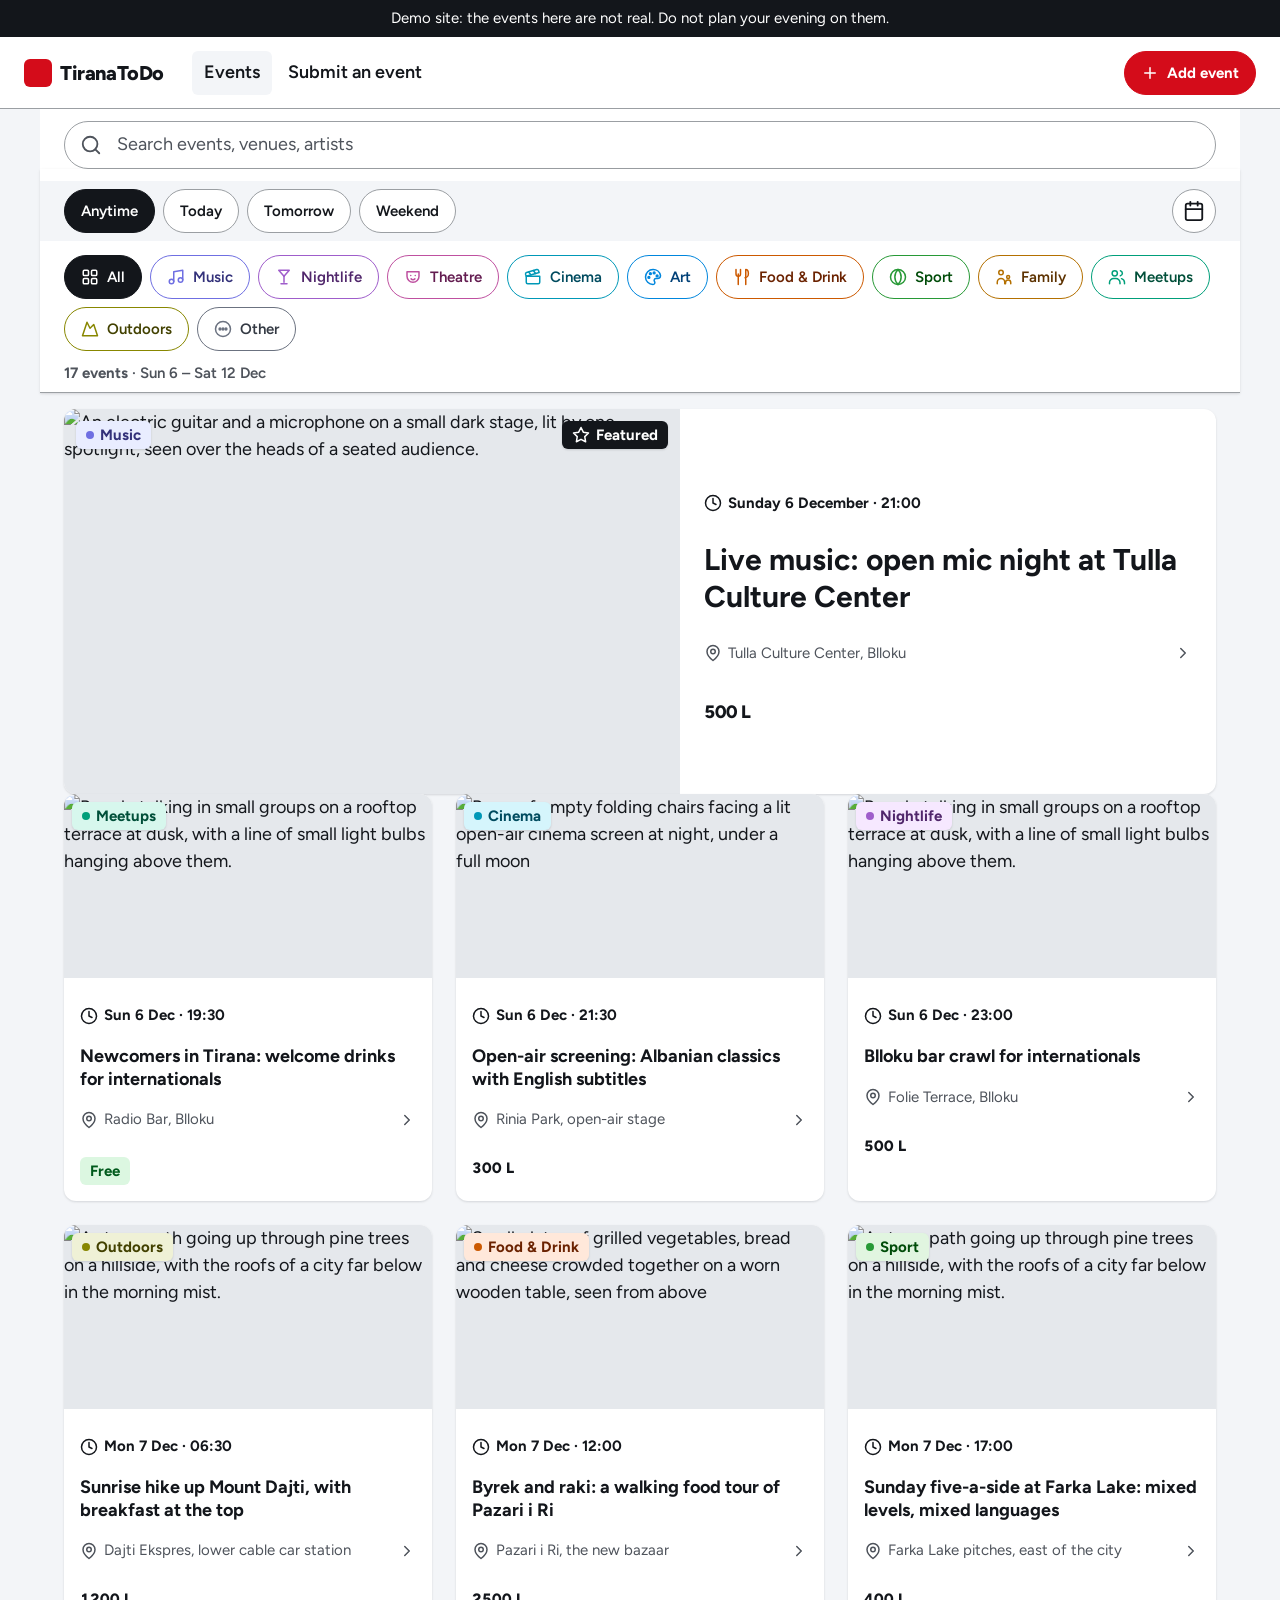
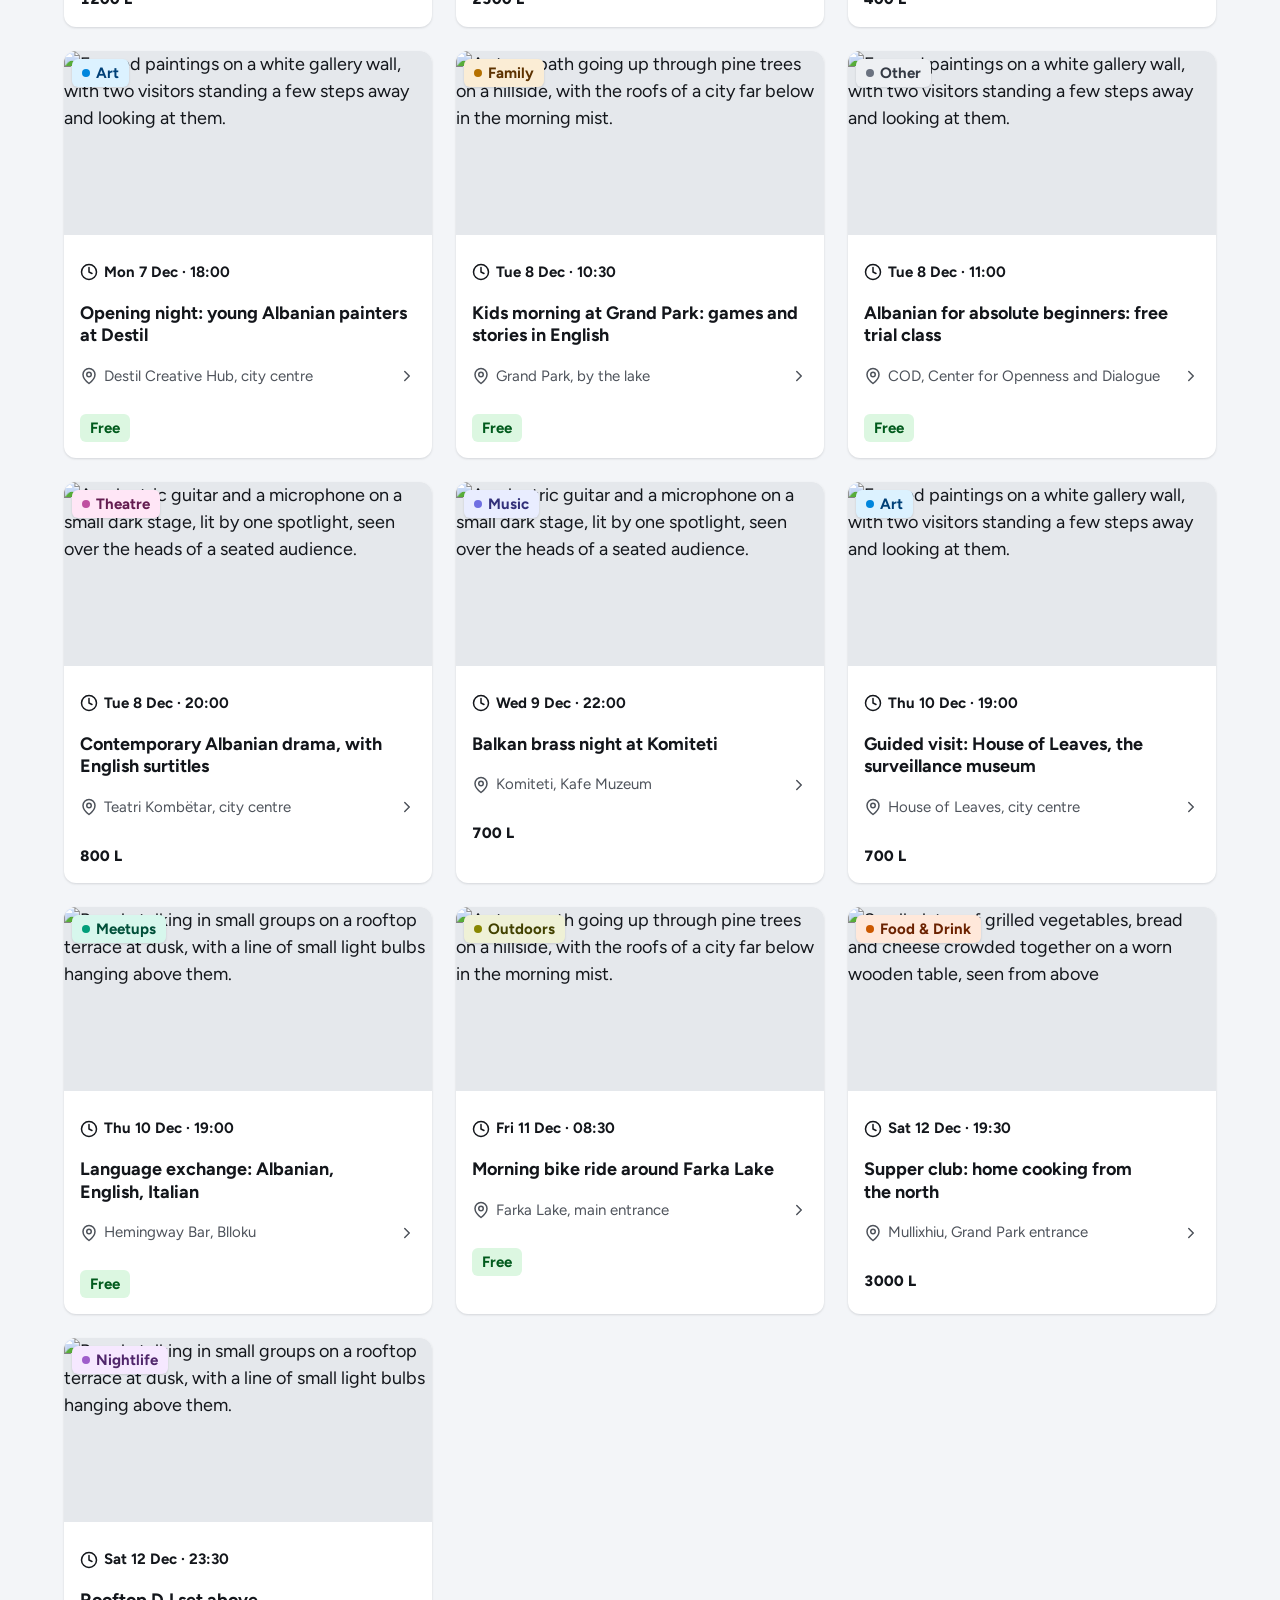
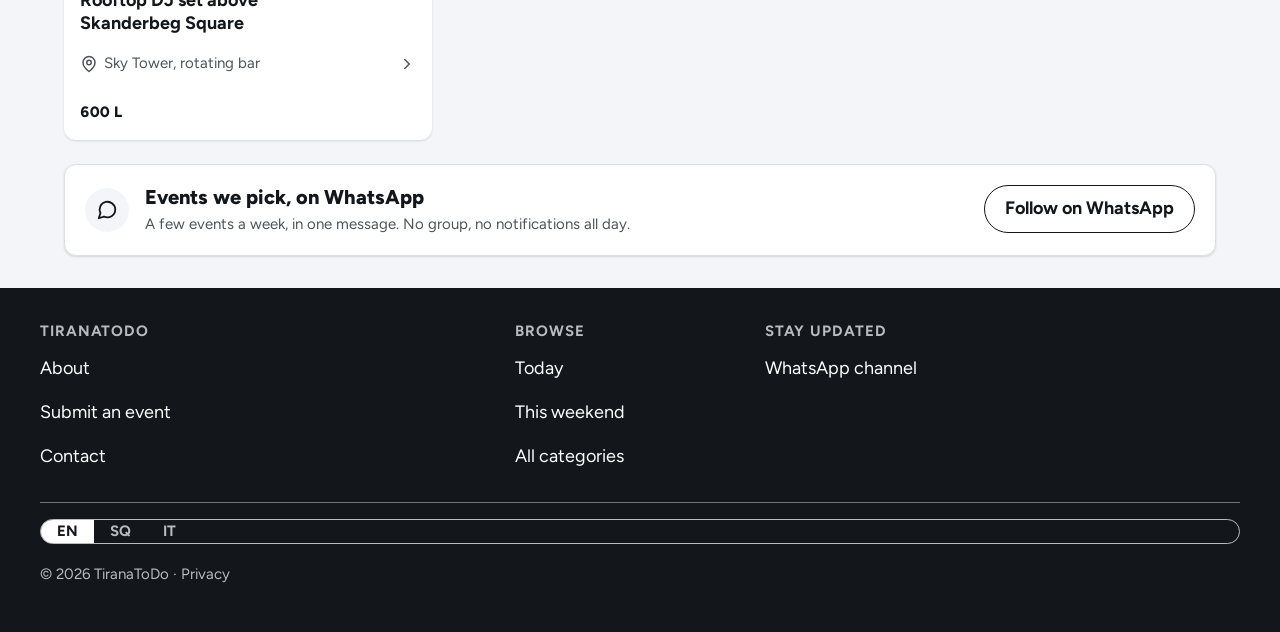
==== commit 2f48d800: "Copy inglese di MUSE e i 19 campi del modello email Il sito non e' piu' muto: 16 stringhe su 16 chiu" ====
--- a/docs/index.html
+++ b/docs/index.html
@@ -3,7 +3,7 @@
 <head>
 <meta charset="utf-8">
 <meta name="viewport" content="width=device-width, initial-scale=1">
-<title>TiranaToDo — What's on in Tirana</title>
+<title>TiranaToDo · What's on in Tirana</title>
 <link rel="stylesheet" href="./_ds/styles.css">
 <link rel="stylesheet" href="./pagine.css">
 </head>
@@ -13,7 +13,7 @@
      Serve perche' gli eventi qui dentro sono inventati ma i locali sono
      veri e la pagina sta su un indirizzo pubblico. Si toglie solo quando
      dentro ci sono eventi veri. ⏳ testo segnaposto, DA CHIEDERE A MUSE. -->
-<p class="te-demo-note" role="note" style="margin:0;padding:var(--te-sp-2) var(--te-gutter);background:var(--te-ink);color:var(--te-on-ink);font-size:15px;line-height:1.4;font-weight:400;text-align:center">Demo site — these events are not real. Nothing here is happening.</p>
+<p class="te-demo-note" role="note" style="margin:0;padding:var(--te-sp-2) var(--te-gutter);background:var(--te-ink);color:var(--te-on-ink);font-size:15px;line-height:1.4;font-weight:400;text-align:center">Demo site: the events here are not real. Do not plan your evening on them.</p>
 
 <!-- logo segnaposto: quadrato rosso + wordmark, sostituire col marchio definitivo -->
 <header class="te-header">
@@ -138,10 +138,10 @@
     <div class="te-follow">
       <span class="te-follow__icon" aria-hidden="true"><svg class="te-ic" viewBox="0 0 24 24"><path d="M21 11.5a8.5 8.5 0 0 1-12.3 7.6L3 21l1.9-5.7A8.5 8.5 0 1 1 21 11.5Z"></path></svg></span>
       <div class="te-follow__body">
-        <p class="te-follow__title">[MUSE: titolo — seguire il canale WhatsApp]</p>
-        <p class="te-follow__text">[MUSE: una riga — cosa arriva e ogni quanto]</p>
+        <p class="te-follow__title">Events we pick, on WhatsApp</p>
+        <p class="te-follow__text">A few events a week, in one message. No group, no notifications all day.</p>
       </div>
-      <a class="te-btn te-btn--secondary" href="#" data-ph="whatsapp-channel-url">[MUSE: etichetta bottone]</a>
+      <a class="te-btn te-btn--secondary" href="#" data-ph="whatsapp-channel-url">Follow on WhatsApp</a>
     </div>
   </section>
 
@@ -167,9 +167,9 @@
         </ul>
       </div>
       <div>
-        <p class="te-footer__title">[MUSE: titolo colonna — restare aggiornati]</p>
+        <p class="te-footer__title">Stay updated</p>
         <ul>
-          <li><a href="#" data-ph="whatsapp-channel-url">[MUSE: voce — canale WhatsApp]</a></li>
+          <li><a href="#" data-ph="whatsapp-channel-url">WhatsApp channel</a></li>
         </ul>
       </div>
     </div>
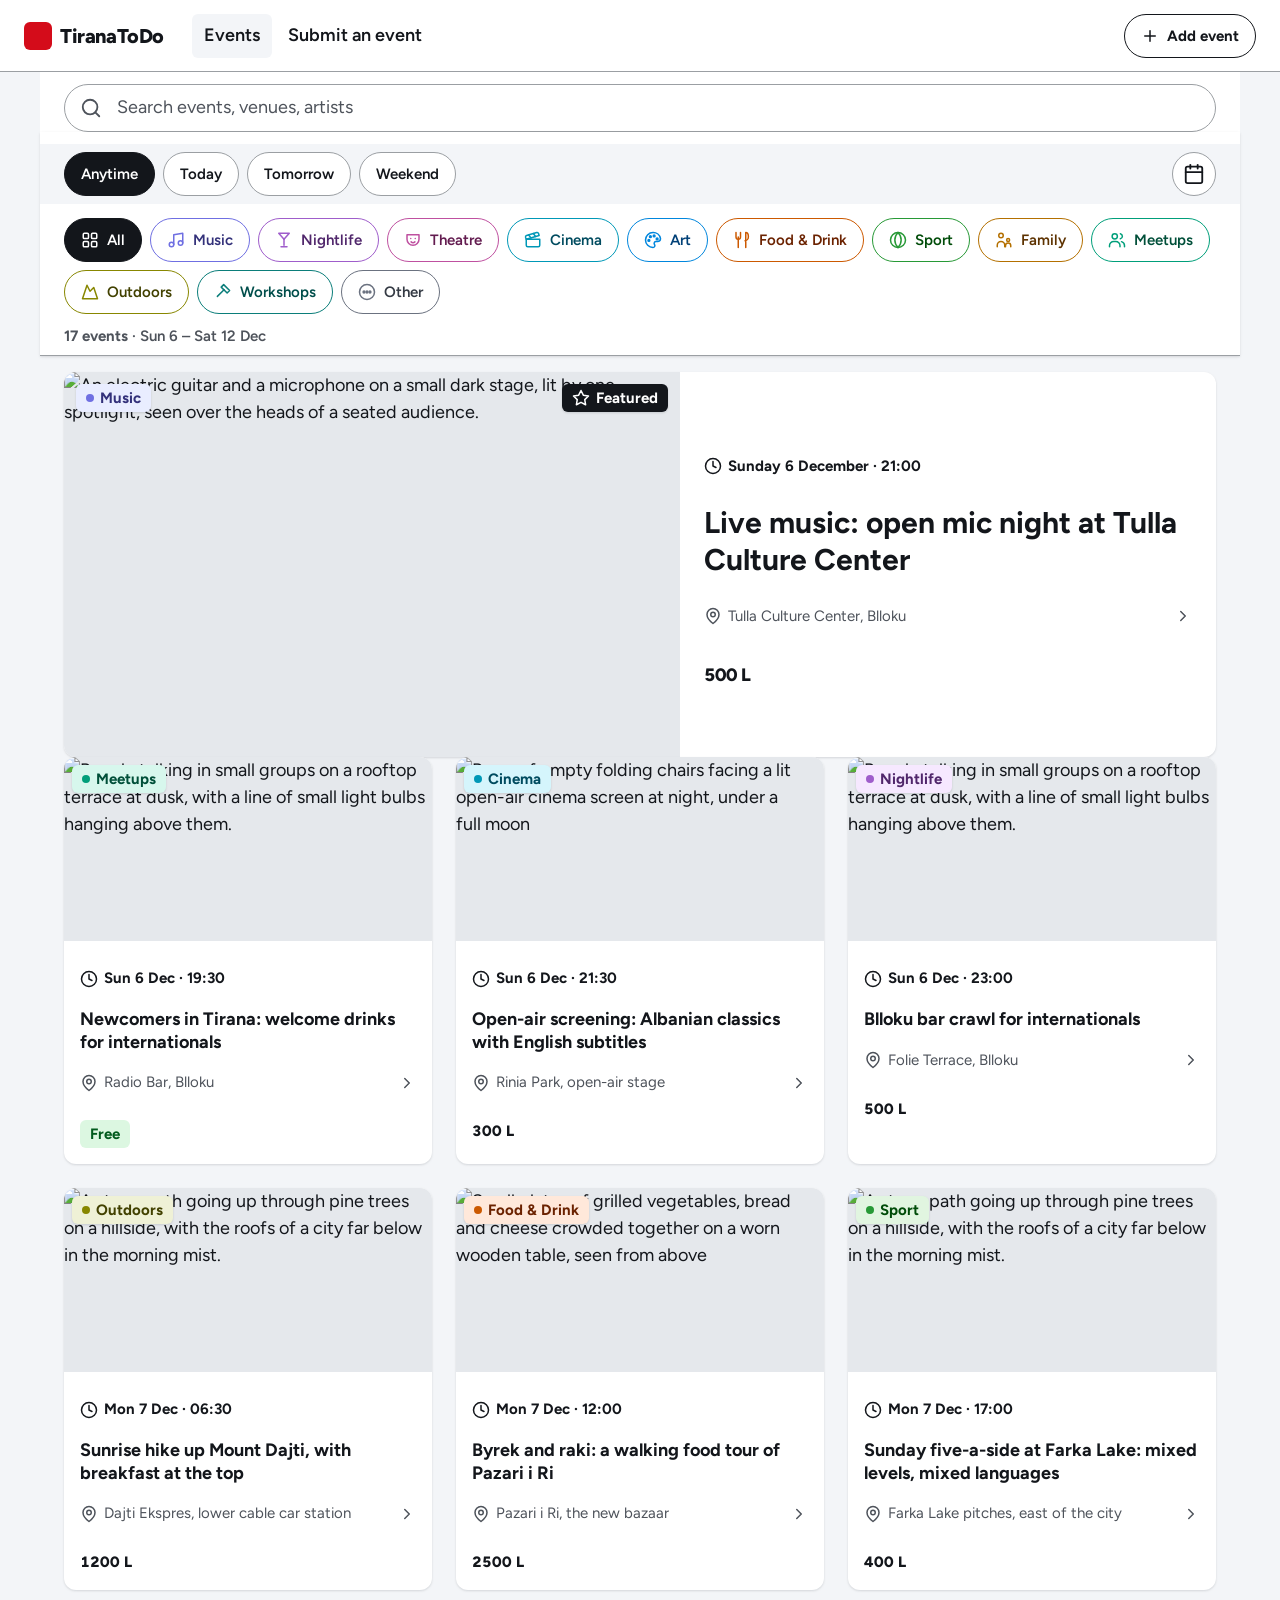
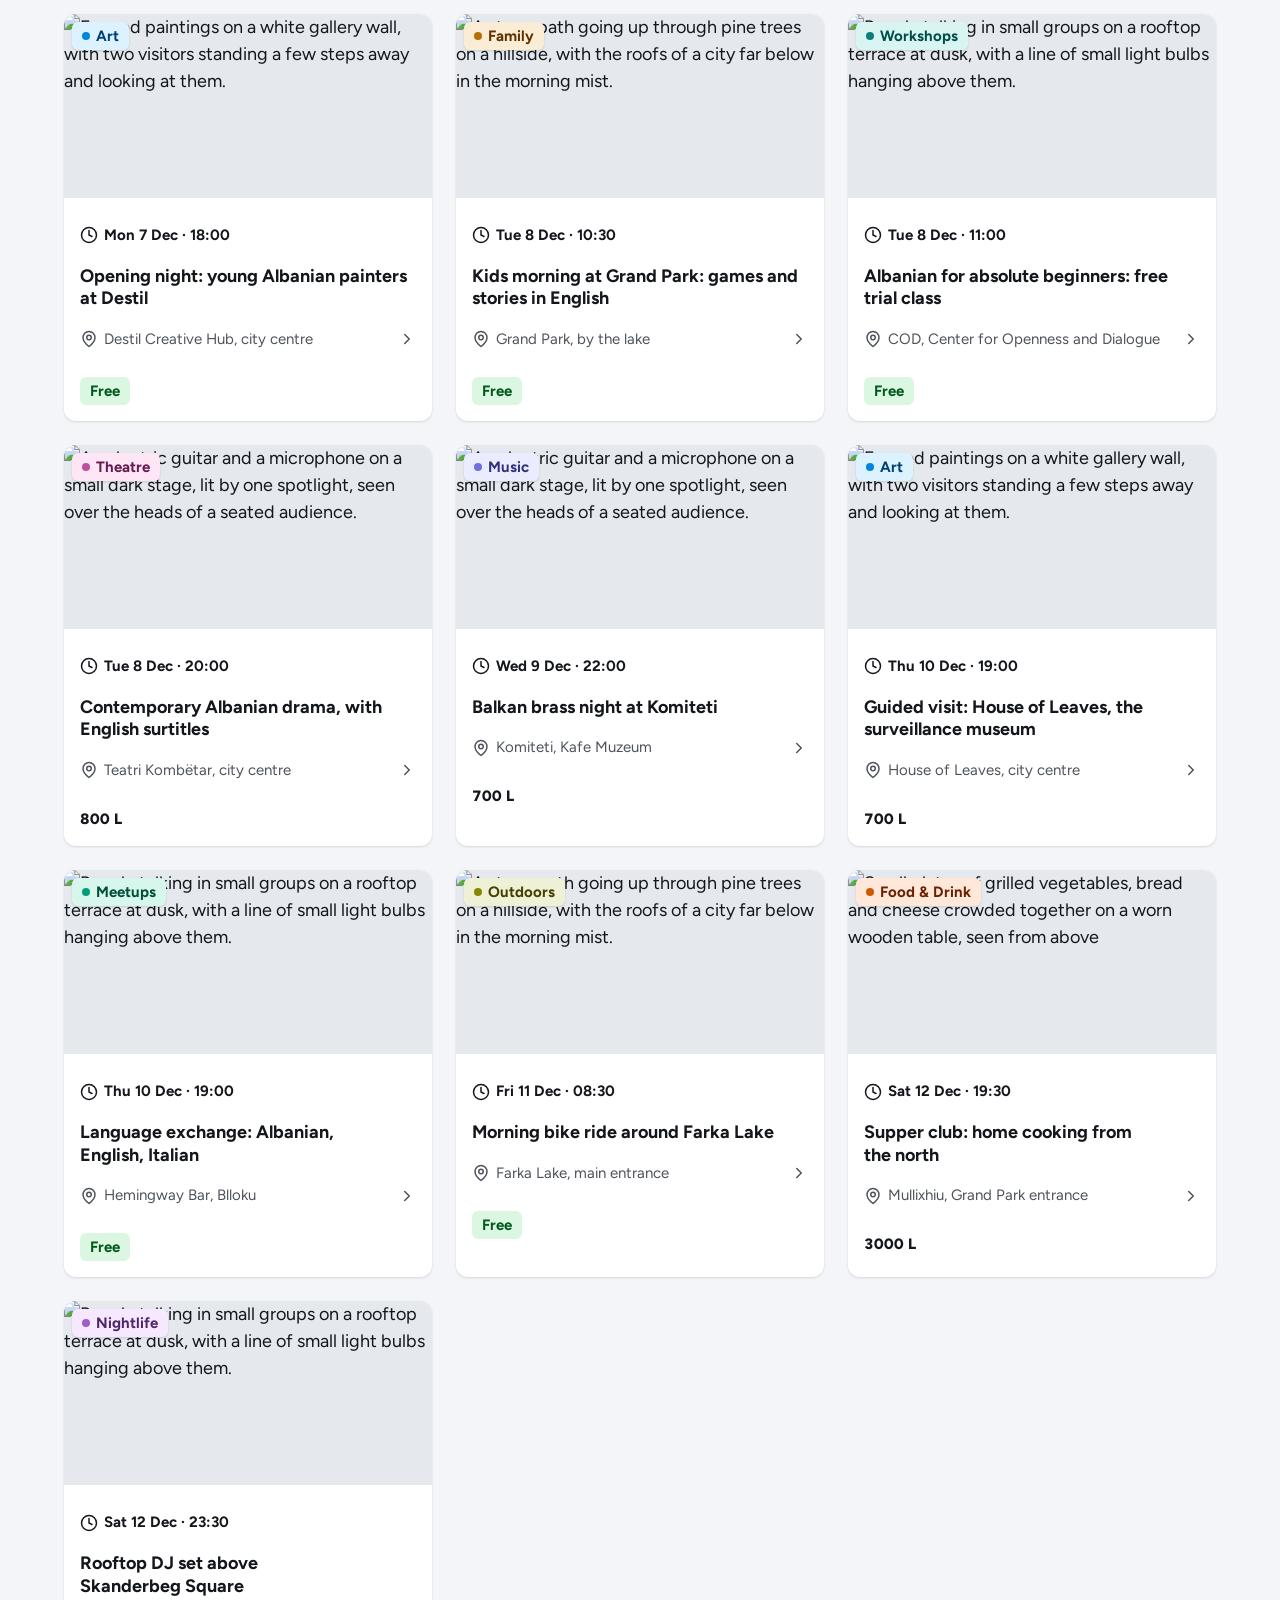
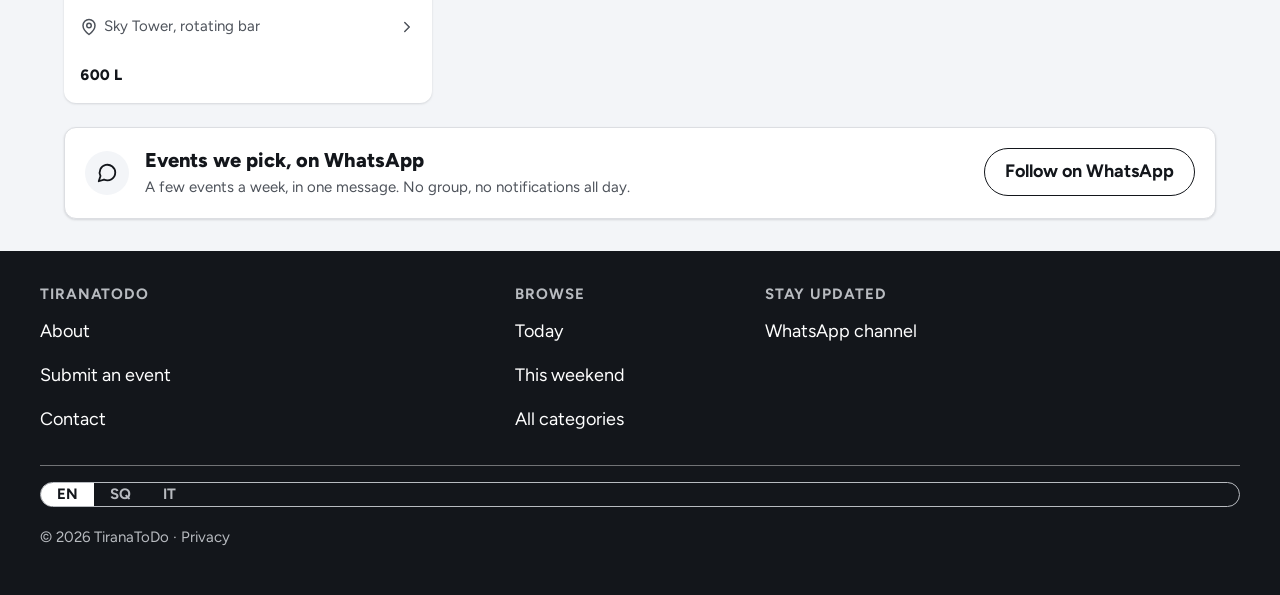
==== commit 4fa4b937: "Submit: questionario a passi che scrive la mail. Via l'avviso demo e la barra app. Quattro ordini di" ====
--- a/docs/index.html
+++ b/docs/index.html
@@ -9,11 +9,6 @@
 </head>
 <body class="te-page" style="background:var(--te-surface-2)" data-screen-label="Event list">
 
-<!-- Avviso permanente. NON e' la barra DEV: quella e' stata tolta.
-     Serve perche' gli eventi qui dentro sono inventati ma i locali sono
-     veri e la pagina sta su un indirizzo pubblico. Si toglie solo quando
-     dentro ci sono eventi veri. ⏳ testo segnaposto, DA CHIEDERE A MUSE. -->
-<p class="te-demo-note" role="note" style="margin:0;padding:var(--te-sp-2) var(--te-gutter);background:var(--te-ink);color:var(--te-on-ink);font-size:15px;line-height:1.4;font-weight:400;text-align:center">Demo site: the events here are not real. Do not plan your evening on them.</p>
 
 <!-- logo segnaposto: quadrato rosso + wordmark, sostituire col marchio definitivo -->
 <header class="te-header">
@@ -22,8 +17,7 @@
     <li><a class="is-active" href="./lista-eventi.html">Events</a></li>
     <li><a href="./submit-evento.html">Submit an event</a></li>
   </ul>
-  <a class="te-btn te-btn--primary te-btn--s te-only-desktop" href="./submit-evento.html"><svg class="te-ic te-ic--s" viewBox="0 0 24 24" aria-hidden="true"><path d="M5 12h14"></path><path d="M12 5v14"></path></svg>Add event</a>
-  <button class="te-btn te-btn--icon te-only-mobile" type="button" aria-label="Menu" style="border-color:transparent"><svg class="te-ic" viewBox="0 0 24 24" aria-hidden="true"><line x1="4" x2="20" y1="6" y2="6"></line><line x1="4" x2="20" y1="12" y2="12"></line><line x1="4" x2="20" y1="18" y2="18"></line></svg></button>
+  <a class="te-btn te-btn--secondary te-btn--s" href="./submit-evento.html"><svg class="te-ic te-ic--s" viewBox="0 0 24 24" aria-hidden="true"><path d="M5 12h14"></path><path d="M12 5v14"></path></svg>Add event</a>
 </header>
 
 <main class="te-wrap te-wrap--flush">
@@ -70,6 +64,7 @@
       <button class="te-chip te-chip--cat" type="button" aria-pressed="false" data-cat-key="family" data-cat="family"><svg class="te-ic te-ic--s te-chip__ic" viewBox="0 0 24 24" aria-hidden="true"><circle cx="8" cy="6" r="3"></circle><path d="M3 21v-2a5 5 0 0 1 10 0v2"></path><circle cx="17.5" cy="12" r="2"></circle><path d="M14 21v-1.5a3.5 3.5 0 0 1 7 0V21"></path></svg>Family</button>
       <button class="te-chip te-chip--cat" type="button" aria-pressed="false" data-cat-key="meetups" data-cat="meetups"><svg class="te-ic te-ic--s te-chip__ic" viewBox="0 0 24 24" aria-hidden="true"><circle cx="9" cy="7" r="3.5"></circle><path d="M2 21v-1.5A5.5 5.5 0 0 1 7.5 14h3A5.5 5.5 0 0 1 16 19.5V21"></path><path d="M16.5 3.6a3.5 3.5 0 0 1 0 6.8"></path><path d="M18 14.2a5.5 5.5 0 0 1 4 5.3V21"></path></svg>Meetups</button>
       <button class="te-chip te-chip--cat" type="button" aria-pressed="false" data-cat-key="outdoors" data-cat="outdoors"><svg class="te-ic te-ic--s te-chip__ic" viewBox="0 0 24 24" aria-hidden="true"><path d="m8 3 4 8 5-5 5 15H2Z"></path></svg>Outdoors</button>
+      <button class="te-chip te-chip--cat" type="button" aria-pressed="false" data-cat-key="workshop" data-cat="workshop"><svg class="te-ic te-ic--s te-chip__ic" viewBox="0 0 24 24" aria-hidden="true"><path d="M12.9 2.2 20.8 10.1 17.5 13.4 9.6 5.5Z"></path><path d="M13.4 8.9 4.5 17.8"></path></svg>Workshops</button>
       <button class="te-chip te-chip--cat" type="button" aria-pressed="false" data-cat-key="other" data-cat="other"><svg class="te-ic te-ic--s te-chip__ic" viewBox="0 0 24 24" aria-hidden="true"><circle cx="12" cy="12" r="10"></circle><circle cx="8" cy="12" r="1.2" fill="currentColor"></circle><circle cx="12" cy="12" r="1.2" fill="currentColor"></circle><circle cx="16" cy="12" r="1.2" fill="currentColor"></circle></svg>Other</button>
     </div>
     <div class="te-results"><span><b data-count>17 events</b><span data-range></span></span></div>
@@ -184,13 +179,6 @@
   </div>
 </footer>
 
-<nav class="te-tabbar" aria-label="Main">
-  <a class="te-tab is-active" href="./lista-eventi.html" aria-current="page"><svg class="te-ic" viewBox="0 0 24 24" aria-hidden="true"><path d="m3 9 9-7 9 7v11a2 2 0 0 1-2 2H5a2 2 0 0 1-2-2z"></path><polyline points="9 22 9 12 15 12 15 22"></polyline></svg>Home</a>
-  <a class="te-tab" href="#"><svg class="te-ic" viewBox="0 0 24 24" aria-hidden="true"><circle cx="11" cy="11" r="8"></circle><path d="m21 21-4.3-4.3"></path></svg>Search</a>
-  <a class="te-tab te-tab--add" href="./submit-evento.html"><span class="te-tab__fab"><svg class="te-ic" viewBox="0 0 24 24" aria-hidden="true"><path d="M5 12h14"></path><path d="M12 5v14"></path></svg></span>Add</a>
-  <a class="te-tab" href="#"><svg class="te-ic" viewBox="0 0 24 24" aria-hidden="true"><path d="m19 21-7-4-7 4V5a2 2 0 0 1 2-2h10a2 2 0 0 1 2 2v16z"></path></svg>Saved</a>
-  <a class="te-tab" href="#"><svg class="te-ic" viewBox="0 0 24 24" aria-hidden="true"><line x1="4" x2="20" y1="6" y2="6"></line><line x1="4" x2="20" y1="12" y2="12"></line><line x1="4" x2="20" y1="18" y2="18"></line></svg>Menu</a>
-</nav>
 
 <script src="./eventi.js"></script>
 <script src="./app.js"></script>
--- a/docs/_ds/styles.css
+++ b/docs/_ds/styles.css
@@ -69,6 +69,9 @@
   --te-cat-outdoors:#888700;/* @kind color */
   --te-cat-outdoors-bg:#EFF1D6;/* @kind color */
   --te-cat-outdoors-ink:#424100;/* @kind color */
+  --te-cat-workshop:#0B7E7A;/* @kind color */
+  --te-cat-workshop-bg:#D9F5F3;/* @kind color */
+  --te-cat-workshop-ink:#004E4B;/* @kind color */
   --te-cat-other:#6B7280;/* @kind color */
   --te-cat-other-bg:#EEF0F3;/* @kind color */
   --te-cat-other-ink:#343A44;/* @kind color */
@@ -201,6 +204,7 @@
 [data-cat="family"]{--cat:var(--te-cat-family);--cat-bg:var(--te-cat-family-bg);--cat-ink:var(--te-cat-family-ink)}
 [data-cat="meetups"]{--cat:var(--te-cat-meetups);--cat-bg:var(--te-cat-meetups-bg);--cat-ink:var(--te-cat-meetups-ink)}
 [data-cat="outdoors"]{--cat:var(--te-cat-outdoors);--cat-bg:var(--te-cat-outdoors-bg);--cat-ink:var(--te-cat-outdoors-ink)}
+[data-cat="workshop"]{--cat:var(--te-cat-workshop);--cat-bg:var(--te-cat-workshop-bg);--cat-ink:var(--te-cat-workshop-ink)}
 [data-cat="other"]{--cat:var(--te-cat-other);--cat-bg:var(--te-cat-other-bg);--cat-ink:var(--te-cat-other-ink)}
 .te-tag{display:inline-flex;align-items:center;gap:6px;min-height:28px;padding:0 10px;border-radius:var(--te-r-sm);background:var(--cat-bg,var(--te-surface-2));color:var(--cat-ink,var(--te-ink));font-size:var(--te-fs-small);font-weight:700;line-height:1.2;white-space:nowrap}
 .te-tag .te-dot{width:8px;height:8px}
--- a/docs/pagine.css
+++ b/docs/pagine.css
@@ -214,19 +214,12 @@
 .te-footer__lang{display:inline-flex;border:1.5px solid var(--te-on-ink-muted);border-radius:var(--te-r-pill);overflow:hidden}
 
 /* ══════════════════════════════════════════════════════════════════
-   SUBMIT AN EVENT — passi numerati e blocco email copiabile
-   (05/09/2026). Non c'e' modulo: la procedura passa da email. Il
-   blocco copiabile e' il pezzo centrale della pagina — per questo il
-   suo font-size e' il corpo (17px), non il 15 delle note: e' il
-   contenuto piu' importante, non una didascalia.
-   ══════════════════════════════════════════════════════════════════ */
-.te-steps{display:flex;flex-direction:column;gap:var(--te-sp-5);list-style:none;padding:0;margin:0}
-.te-step{display:flex;gap:var(--te-sp-3);align-items:flex-start}
-.te-step__num{width:32px;height:32px;flex:none;margin-top:2px;border-radius:50%;background:var(--te-ink);color:var(--te-on-ink);display:flex;align-items:center;justify-content:center;font-weight:800;font-size:var(--te-fs-small)}
-.te-step__body{display:flex;flex-direction:column;gap:2px}
-.te-step__title{font-size:var(--te-fs-body);font-weight:700;line-height:1.4;margin:0}
-.te-step__text{font-size:var(--te-fs-small);color:var(--te-ink-muted);line-height:1.4;margin:0}
-
+   SUBMIT AN EVENT — blocco email copiabile (05/09/2026)
+   Non c'e' modulo: la procedura passa da email. Il blocco copiabile
+   resta come via di riserva dell'ultima schermata del questionario —
+   per questo il suo font-size e' il corpo (17px), non il 15 delle
+   note: e' contenuto da leggere e copiare, non una didascalia.
+   ══════════════════════════════════════════════════════════════════ */
 .te-copybox-head{display:flex;align-items:center;justify-content:space-between;gap:var(--te-sp-2);margin-bottom:var(--te-sp-2)}
 .te-copybox-label{font-size:var(--te-fs-small);font-weight:700;color:var(--te-ink-muted)}
 /* pre-wrap + overflow-wrap:anywhere: un indirizzo o un segnaposto
@@ -237,13 +230,65 @@
 .te-ph{background:var(--te-warn-bg);color:var(--te-warn-ink);padding:0 4px;border-radius:var(--te-r-sm);font-style:normal}
 
 /* ══════════════════════════════════════════════════════════════════
-   DEV ONLY — barra di scelta dello stato. Non fa parte del design:
-   si toglie in produzione insieme allo <script> in fondo alla pagina.
-   Non e' piu' appiccicata in cima: erano tre elementi sticky alla
-   stessa quota e falsavano la lettura della pagina vera. */
-.dev-bar{position:static;display:flex;flex-wrap:wrap;gap:var(--te-sp-2);align-items:center;padding:var(--te-sp-2) var(--te-sp-4);background:var(--te-surface-3);border-bottom:1.5px solid var(--te-line);font-size:var(--te-fs-small)}
-.dev-bar__label{font-weight:700;color:var(--te-ink-muted)}
-.dev-bar button{font-size:var(--te-fs-small);padding:var(--te-sp-1) var(--te-sp-3)}
-.dev-bar button.is-active{background:var(--te-ink);color:var(--te-on-ink);border-color:var(--te-ink)}
-.dev-bar a{display:inline-flex;align-items:center;min-height:32px;padding:0 var(--te-sp-3);border-radius:var(--te-r-pill);border:1.5px solid var(--te-line);color:var(--te-ink);text-decoration:none;font-weight:600}
-.dev-bar a.is-on{background:var(--te-ink);color:var(--te-on-ink);border-color:var(--te-ink)}
+   QUESTIONARIO A PASSI — solo pagina submit-evento (LORI, 05/09/2026)
+   Sostituisce .te-steps / .te-legend* / .te-submit-cols, tolti il 05/09.
+   Ordine di Davide: «processo a misura di umano stupido». Tre scelte
+   che vengono da lì e non si cambiano senza rifare il ragionamento:
+   1) un passo per argomento, non un campo per schermata: sei passi si
+      contano, diciannove no;
+   2) niente tendine dove le opzioni sono due o tre: bersagli grossi,
+      tutti visibili, nessuno stato nascosto;
+   3) la barra di avanzamento e i due bottoni sono appiccicati, sopra e
+      sotto: «quanto manca» e «avanti» sono le due domande che tornano
+      a ogni passo e non si vanno a cercare scorrendo.
+   ══════════════════════════════════════════════════════════════════ */
+.te-page [hidden]{display:none}
+
+.te-wiz{display:block}
+
+.te-wiz__bar{position:sticky;top:56px;z-index:15;background:var(--te-white);padding:var(--te-sp-3) var(--te-gutter);border-bottom:1px solid var(--te-line-soft)}
+@media (min-width:960px){.te-wiz__bar{top:72px}}
+.te-wiz__count{display:block;font-size:var(--te-fs-small);font-weight:700;color:var(--te-ink-muted);margin:0 0 6px}
+.te-wiz__track{height:6px;border-radius:var(--te-r-pill);background:var(--te-surface-3);overflow:hidden}
+.te-wiz__fill{display:block;height:100%;background:var(--te-ink);border-radius:var(--te-r-pill);transition:width .2s}
+
+.te-wiz__panel{padding:var(--te-sp-6) var(--te-gutter) var(--te-sp-8)}
+.te-wiz__title{margin:0 0 var(--te-sp-5)}
+.te-wiz__fields{display:flex;flex-direction:column;gap:var(--te-sp-6)}
+
+/* L'aiuto sta fra etichetta e controllo, non sotto: si legge nell'ordine
+   in cui serve — cosa chiedo, come si risponde, dove si scrive. Sotto al
+   campo arriverebbe dopo l'errore che avrebbe evitato. */
+.te-help{font-size:var(--te-fs-small);line-height:1.4;color:var(--te-ink-muted);margin:-2px 0 0}
+
+/* Scelta secca (ALL_DAY, IS_FREE, PHOTO, CONSENT non e' qui: ha la
+   casella). Altezza 52px = quella di .te-input, cosi' una colonna di
+   campi misti resta una colonna sola. */
+.te-choice{display:grid;grid-template-columns:repeat(auto-fit,minmax(100px,1fr));gap:var(--te-sp-2)}
+.te-choice__opt{display:flex;align-items:center;justify-content:center;min-height:52px;padding:0 var(--te-sp-3);border-radius:var(--te-r-md);border:1.5px solid var(--te-line);background:var(--te-white);color:var(--te-ink);font-family:var(--te-font);font-size:var(--te-fs-body);font-weight:700;line-height:1.2;text-align:center;cursor:pointer;-webkit-tap-highlight-color:transparent}
+.te-choice__opt:hover,.te-choice__opt.is-hover{background:var(--te-surface-2);border-color:var(--te-ink)}
+.te-choice__opt.is-active{background:var(--te-ink);border-color:var(--te-ink);color:var(--te-on-ink)}
+.te-choice__opt:focus-visible{outline:none;box-shadow:var(--te-ring)}
+.te-field.is-error .te-choice__opt{border-color:var(--te-err)}
+
+/* Le 12 categorie: griglia di pastiglie, non tendina. Sono le stesse
+   .te-chip--cat della lista eventi, quindi chi ha filtrato riconosce
+   colore e icona e sceglie senza leggere. */
+.te-choice-grid{display:flex;flex-wrap:wrap;gap:var(--te-sp-2)}
+
+.te-wiz__nav{position:sticky;bottom:0;z-index:15;display:flex;gap:var(--te-sp-3);padding:var(--te-sp-3) var(--te-gutter);padding-bottom:calc(var(--te-sp-3) + env(safe-area-inset-bottom));background:var(--te-white);border-top:1px solid var(--te-line)}
+.te-wiz__nav .te-btn{flex:1 1 auto}
+.te-wiz__nav .te-btn--back{flex:0 0 auto;min-width:104px}
+
+/* ─── L'ultima schermata ──────────────────────────────────────────── */
+/* Il bottone rosso e' l'azione, e il rosso e' delle azioni. La via di
+   riserva sta sotto e resta APERTA: un mailto puo' non fare niente, e
+   chi vede la pagina ferma pensa che il sito sia rotto. Chiuderla in un
+   <details> vorrebbe dire che se ne accorge solo chi la cerca. */
+.te-done{display:flex;flex-direction:column;gap:var(--te-sp-5);padding:var(--te-sp-6) var(--te-gutter) var(--te-sp-8)}
+.te-done__ready{margin:0}
+.te-fallback{border:1.5px solid var(--te-line-soft);border-radius:var(--te-r-md);background:var(--te-white);padding:var(--te-sp-4)}
+.te-fallback__text{margin:0 0 var(--te-sp-4);font-size:var(--te-fs-small);line-height:1.45;color:var(--te-ink-muted)}
+.te-fallback__head{display:flex;align-items:center;justify-content:space-between;gap:var(--te-sp-3);margin-bottom:var(--te-sp-2)}
+.te-fallback__label{font-size:var(--te-fs-small);font-weight:700;color:var(--te-ink-muted)}
+.te-done__next{display:flex;flex-direction:column;gap:var(--te-sp-1);margin:0;font-size:var(--te-fs-small);line-height:1.45;color:var(--te-ink-muted)}
